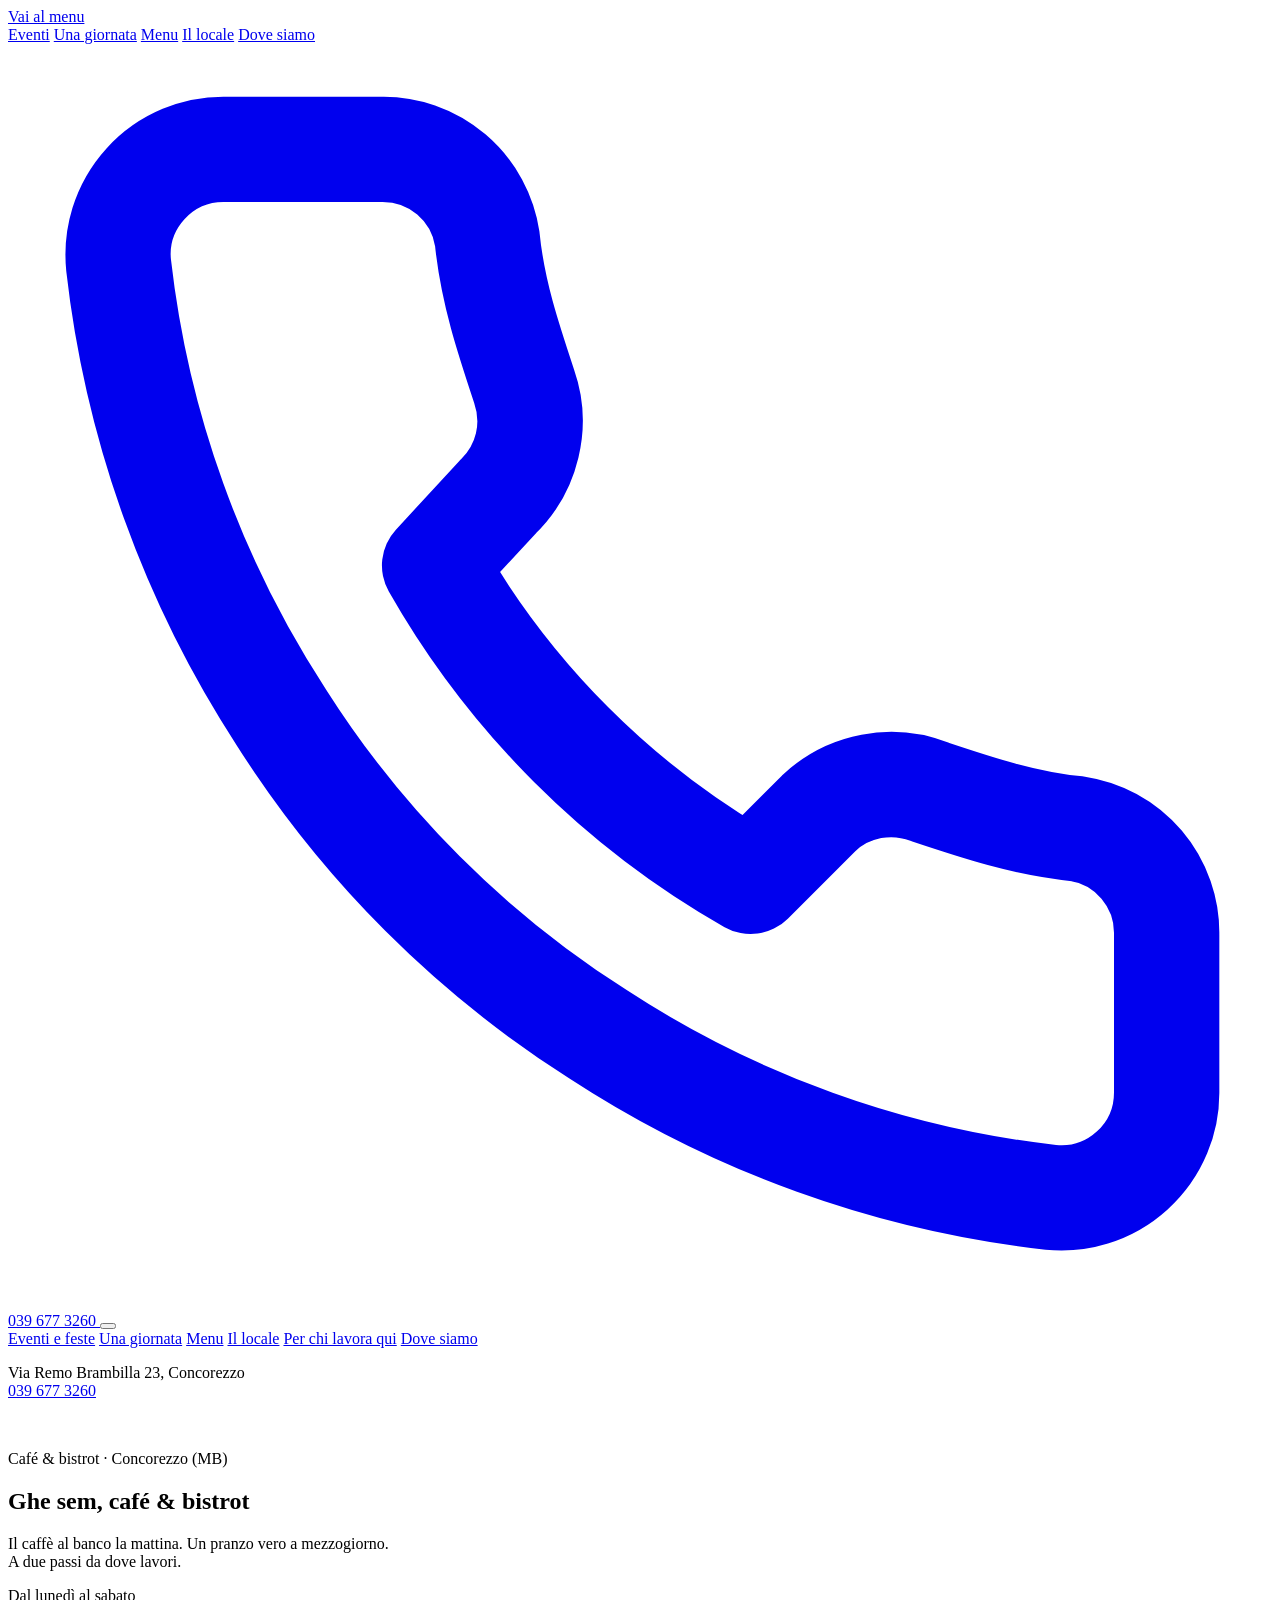
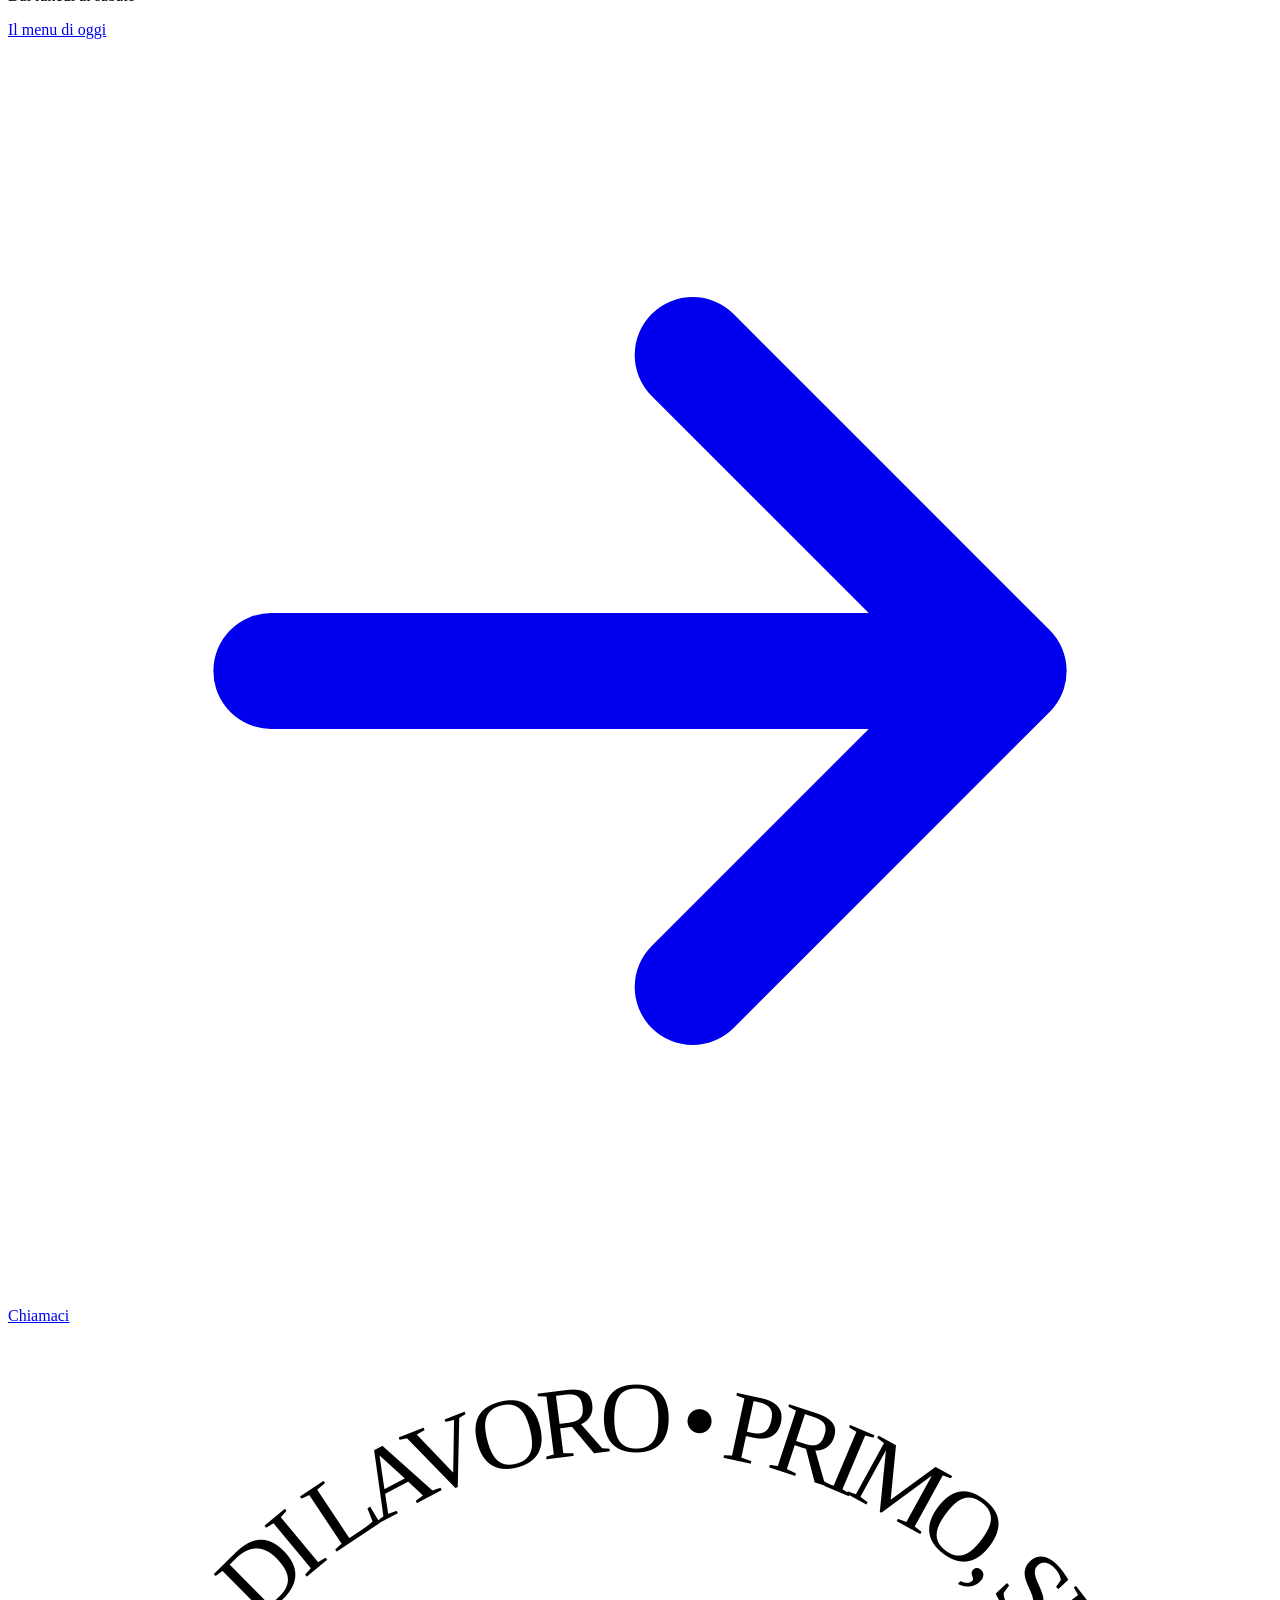
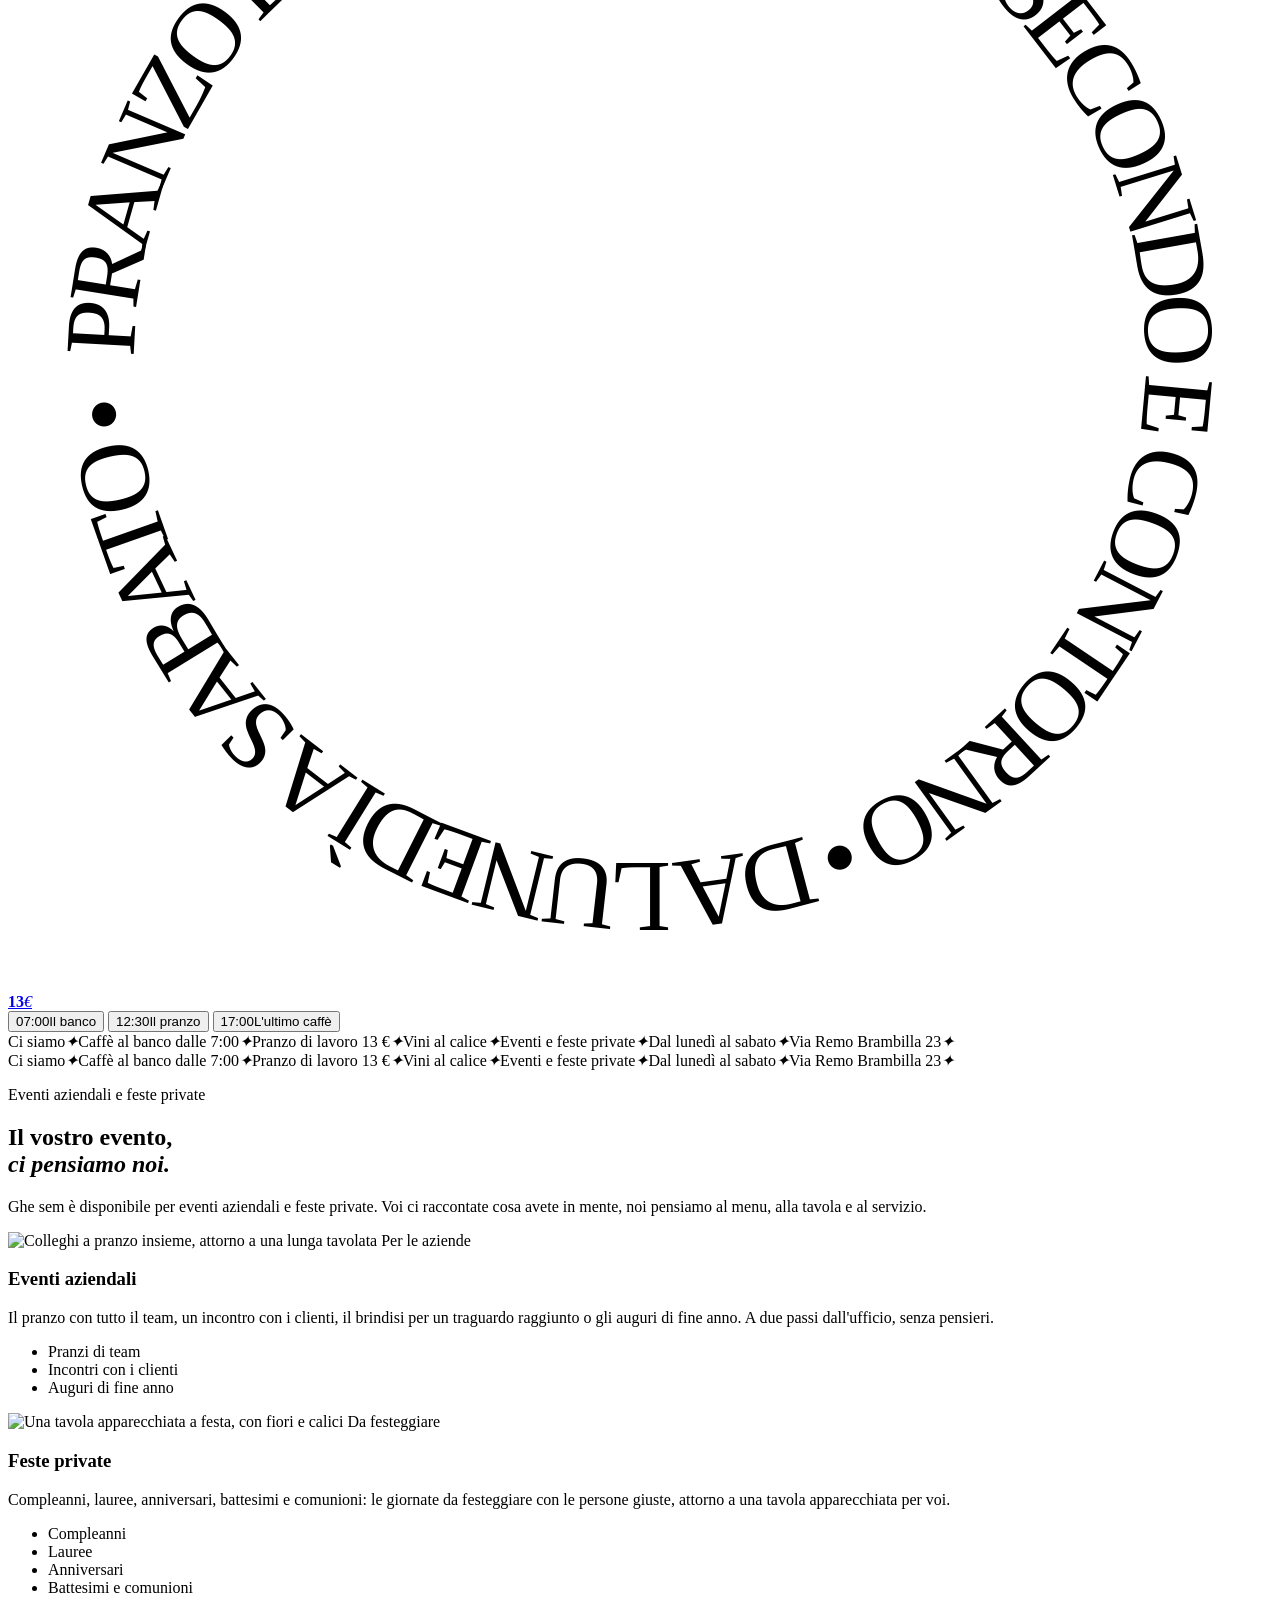
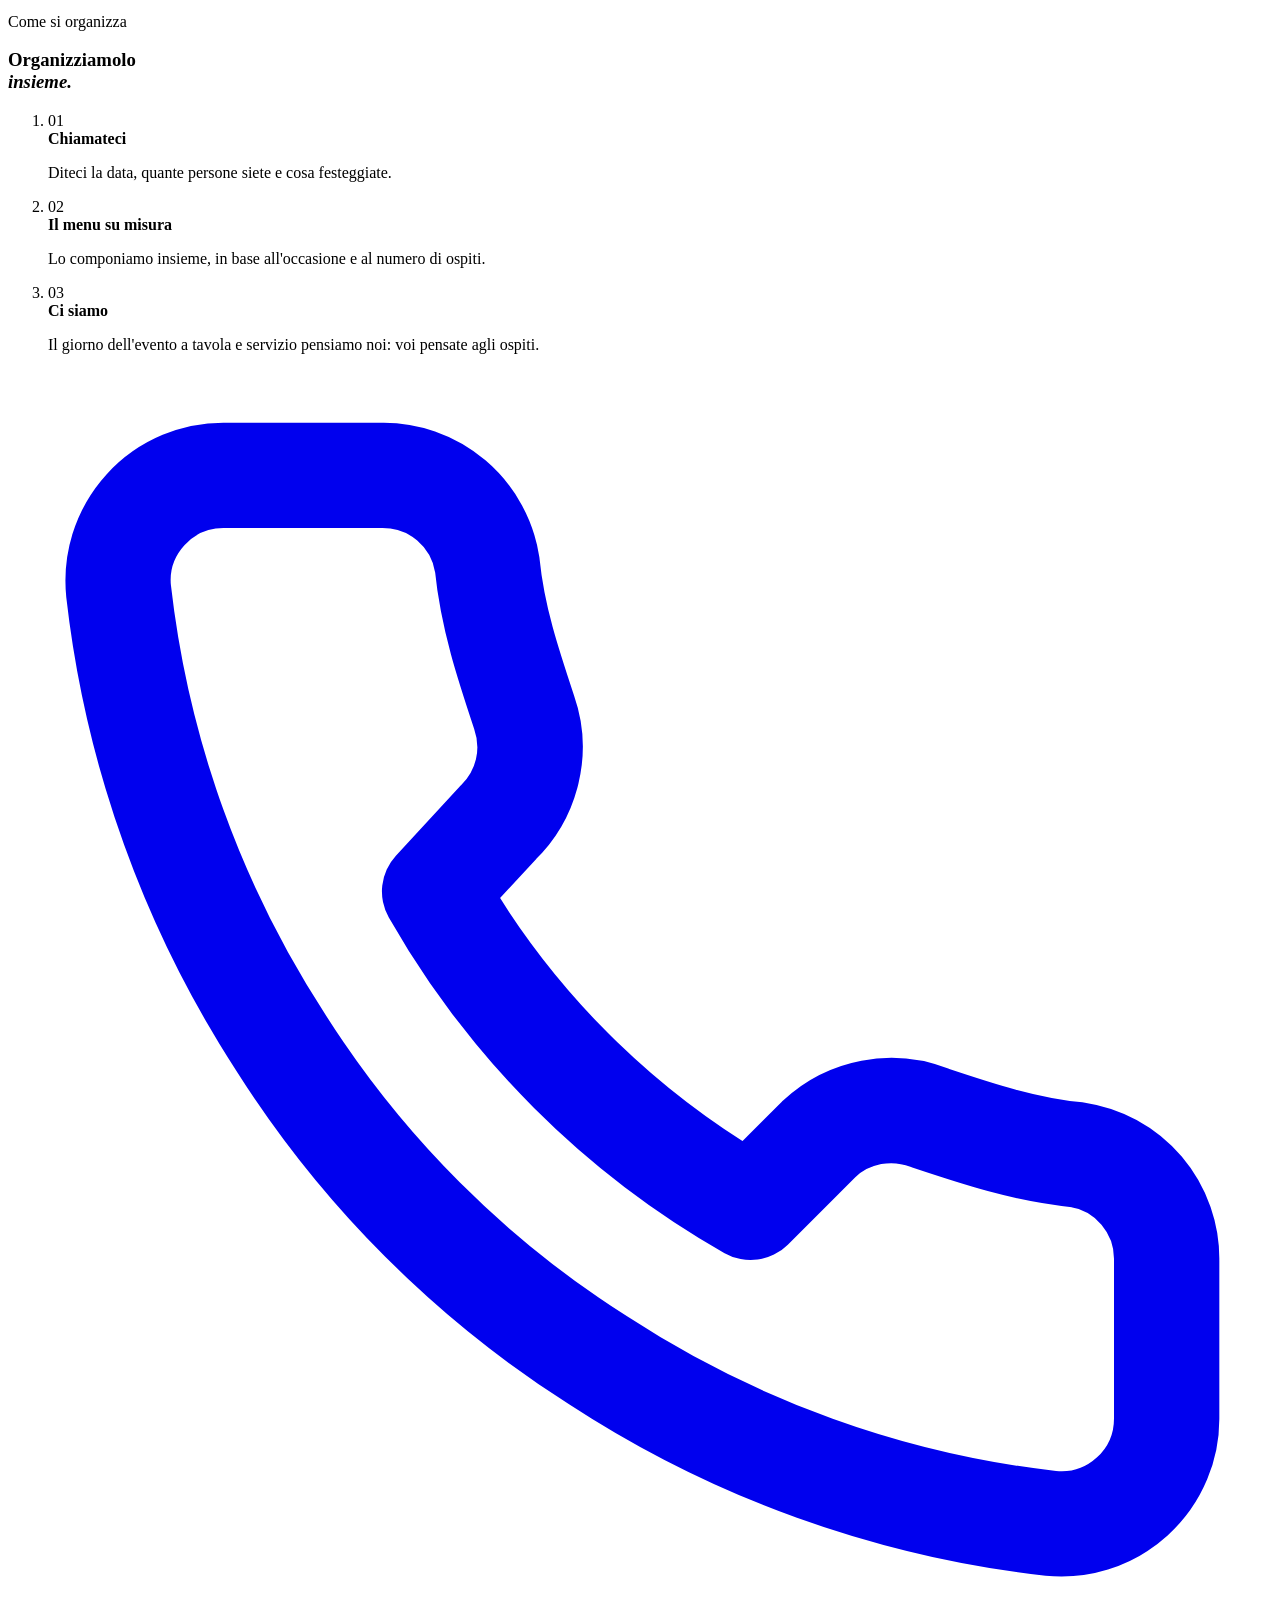
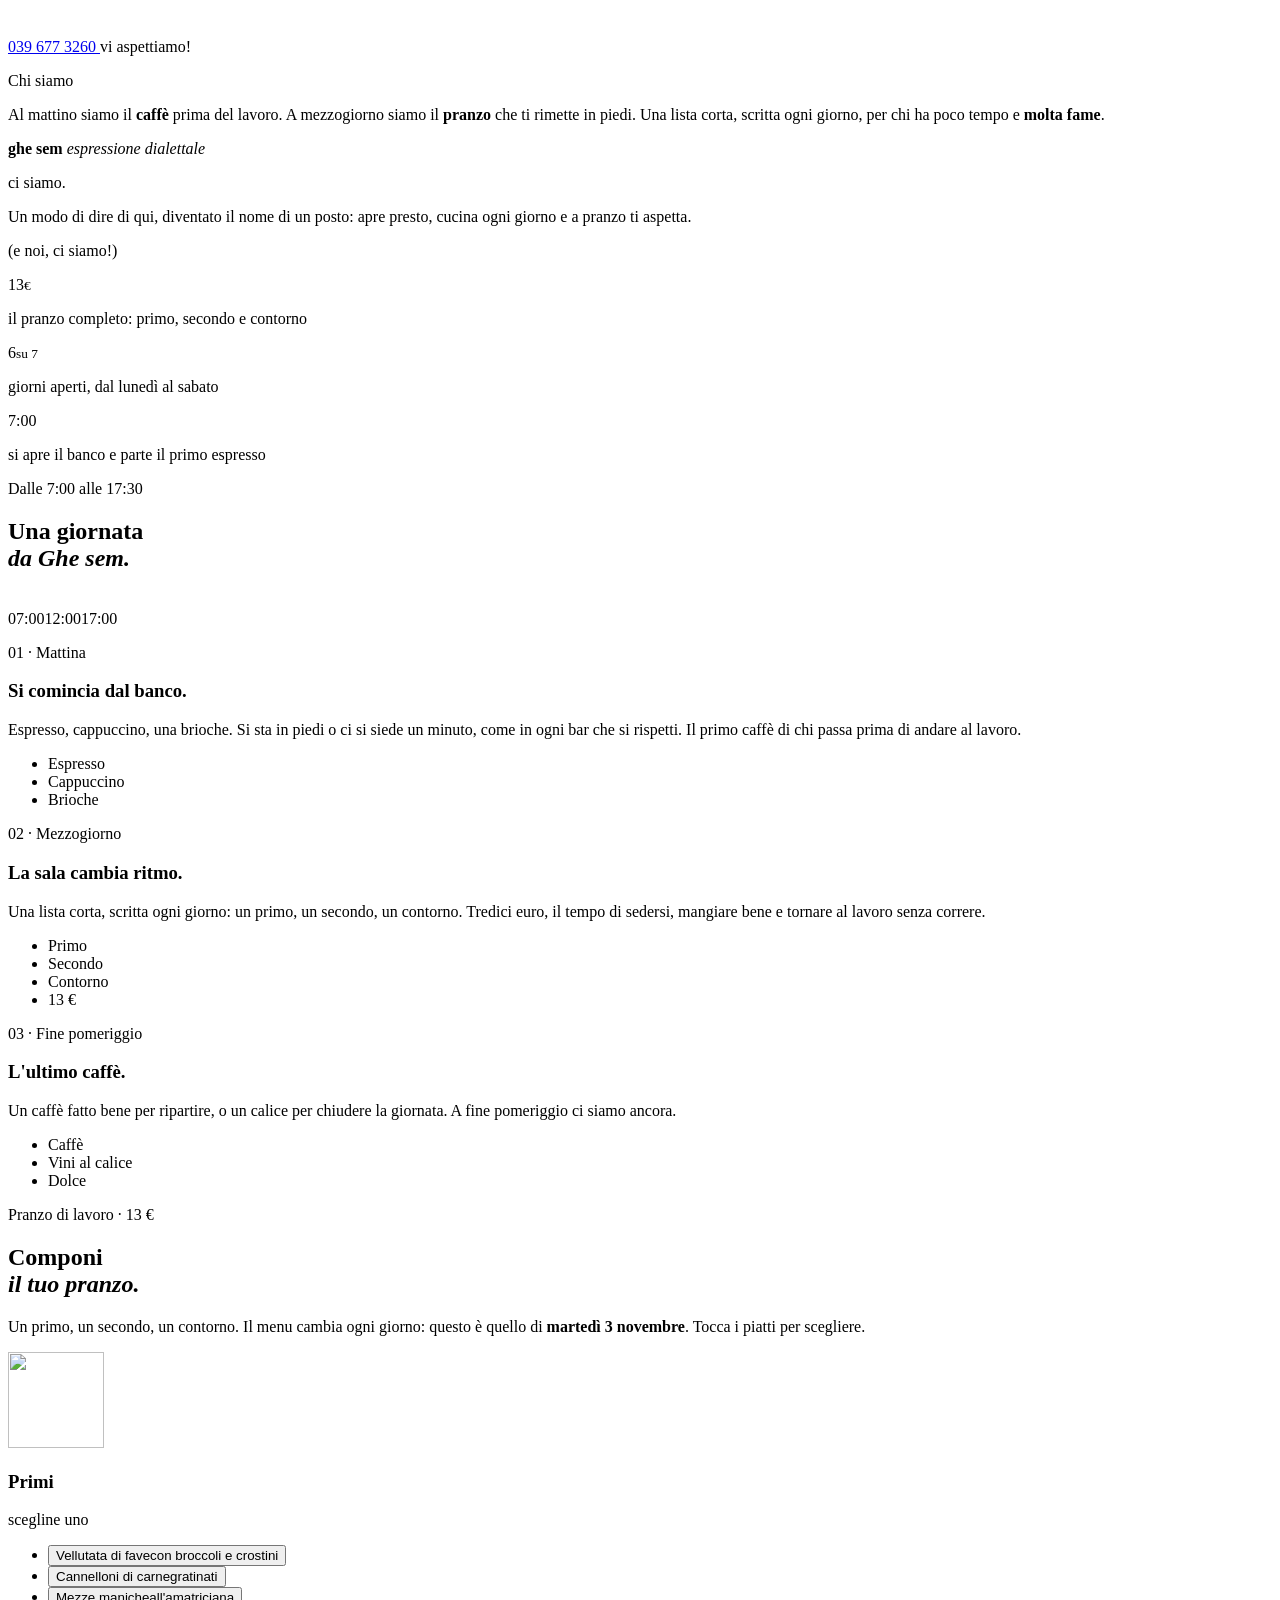
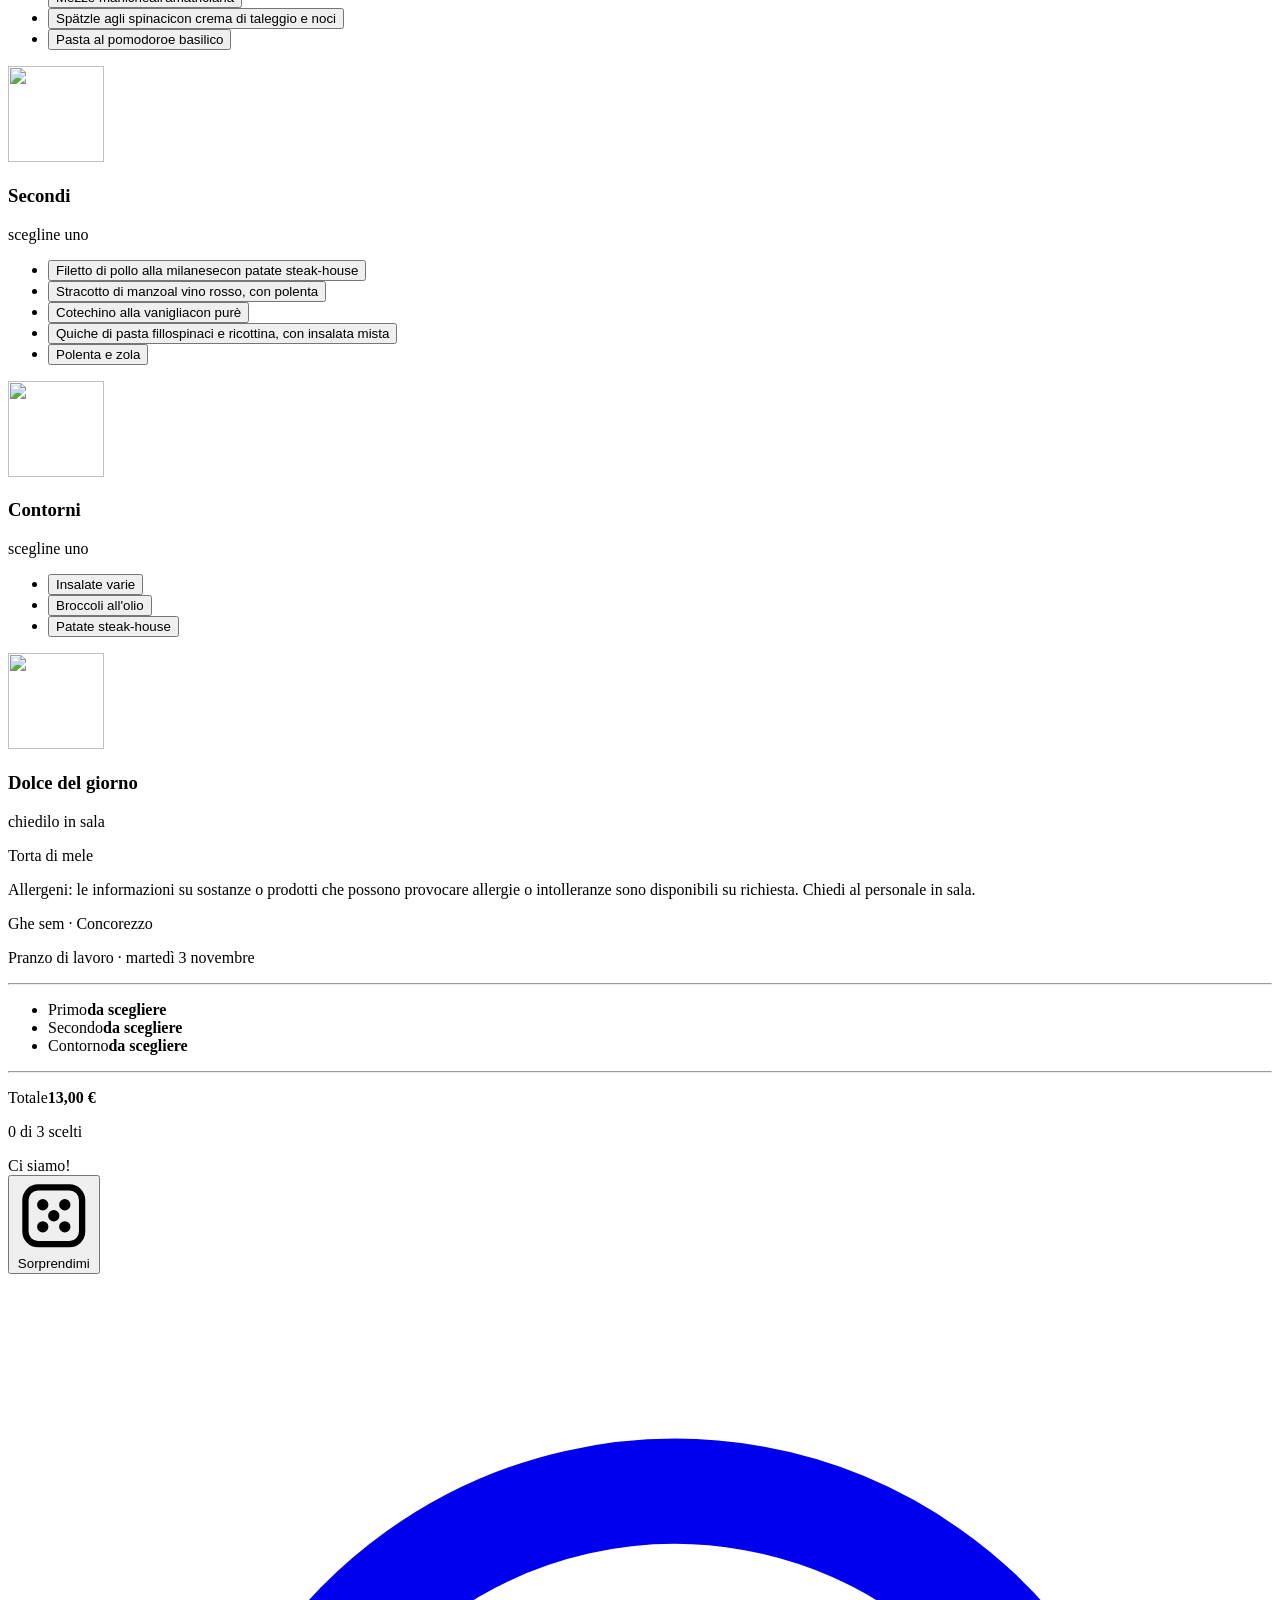
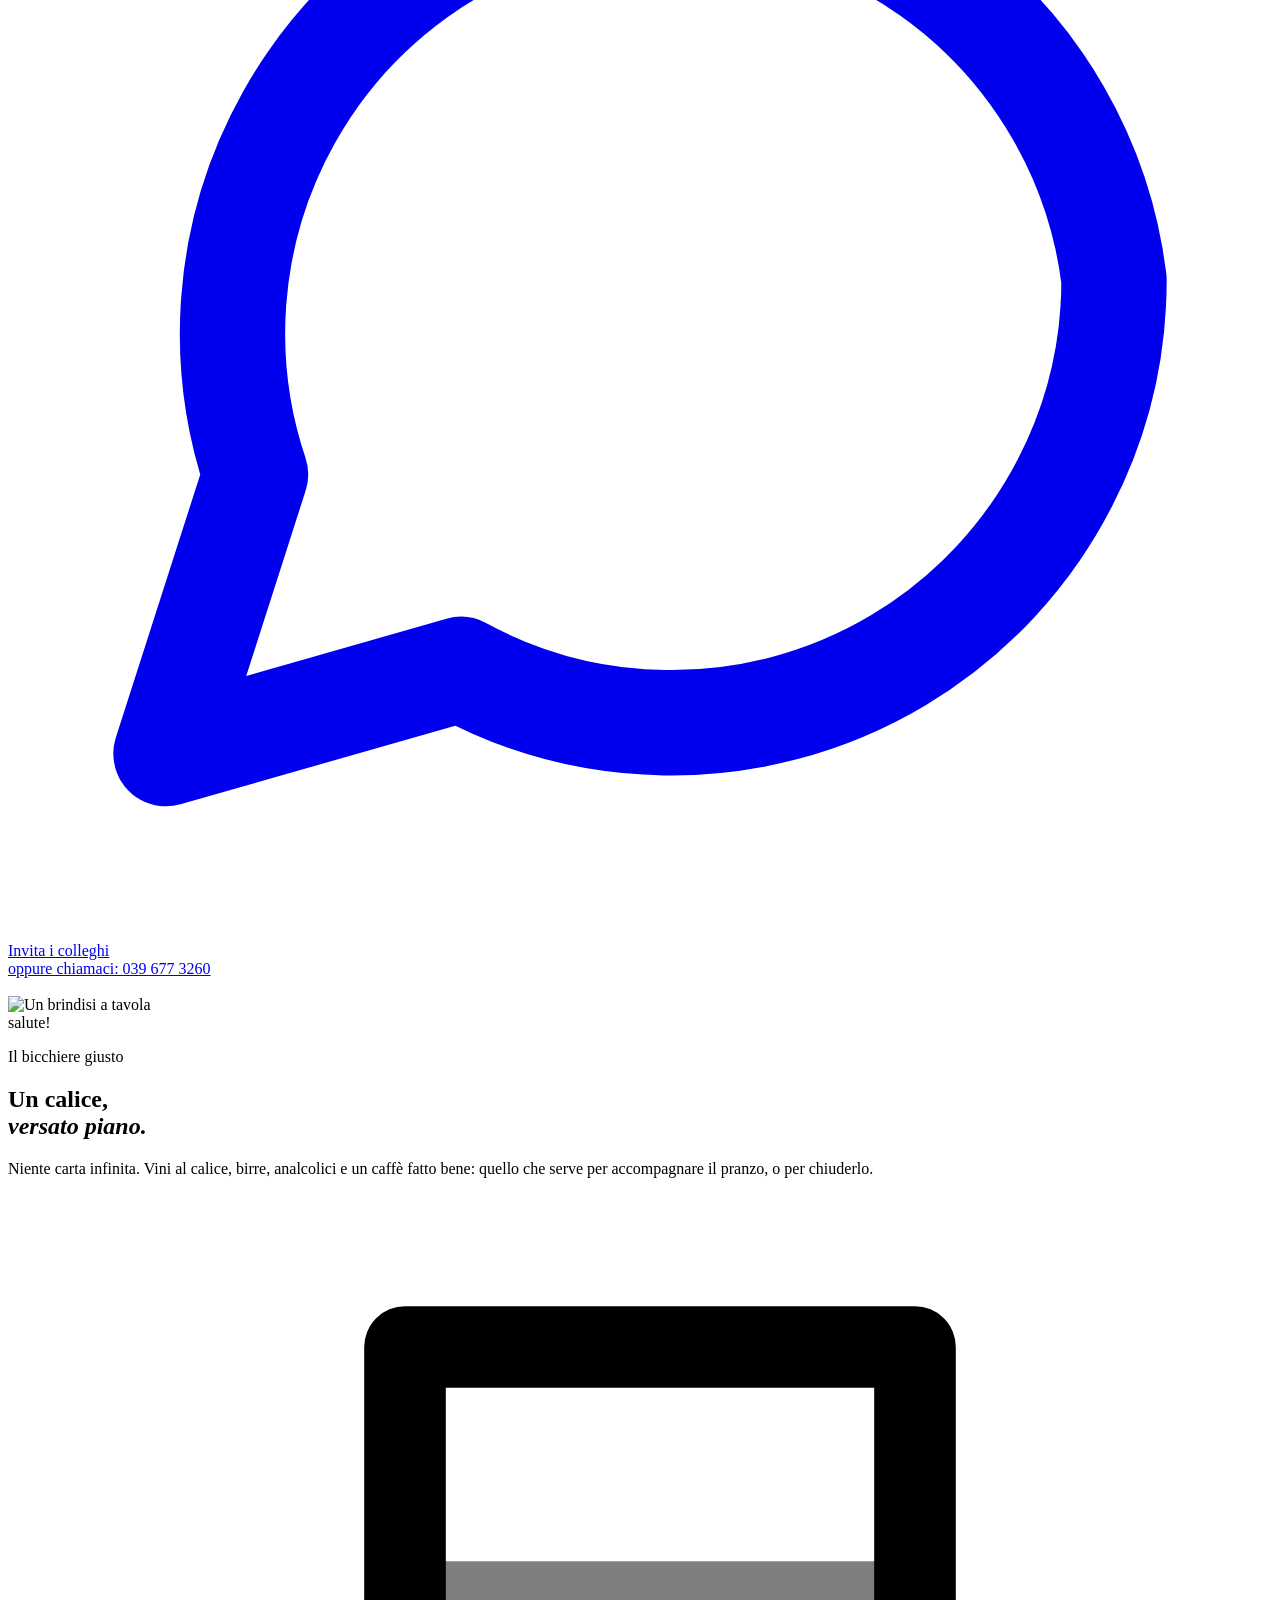
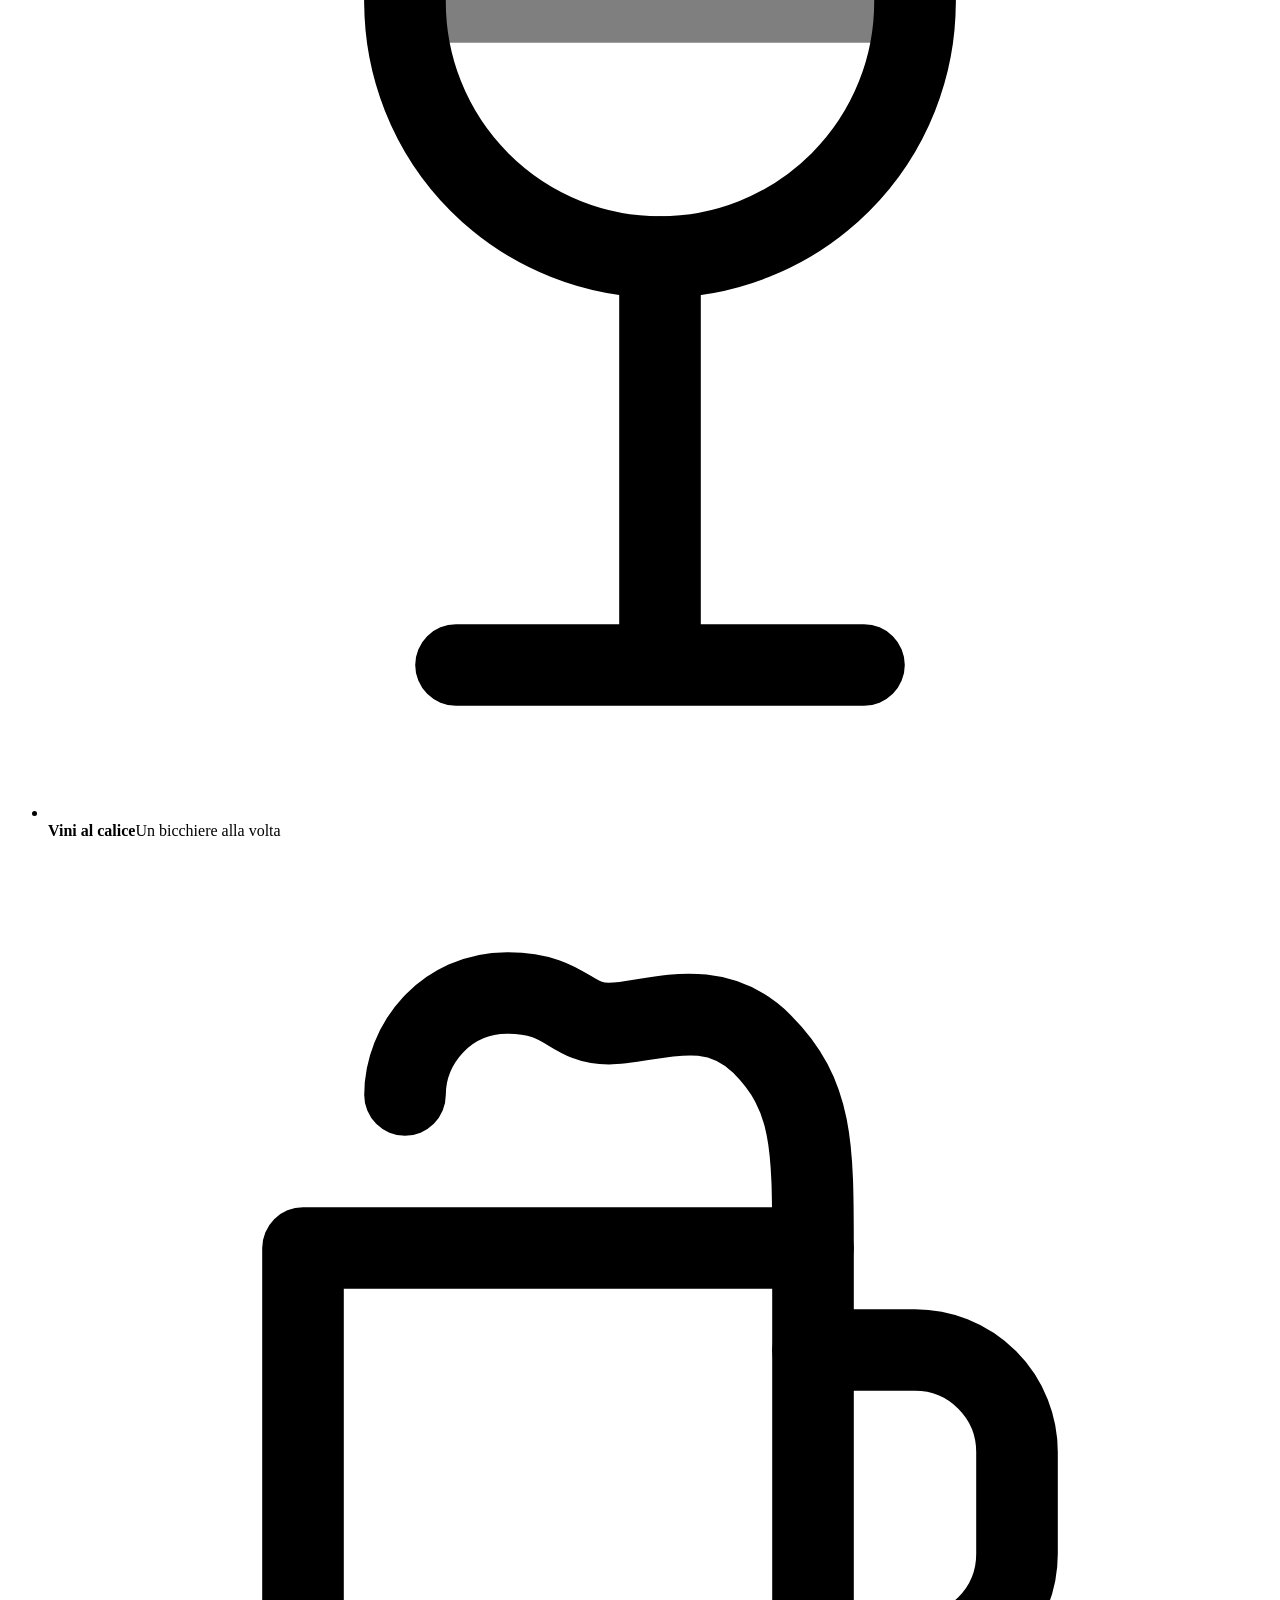
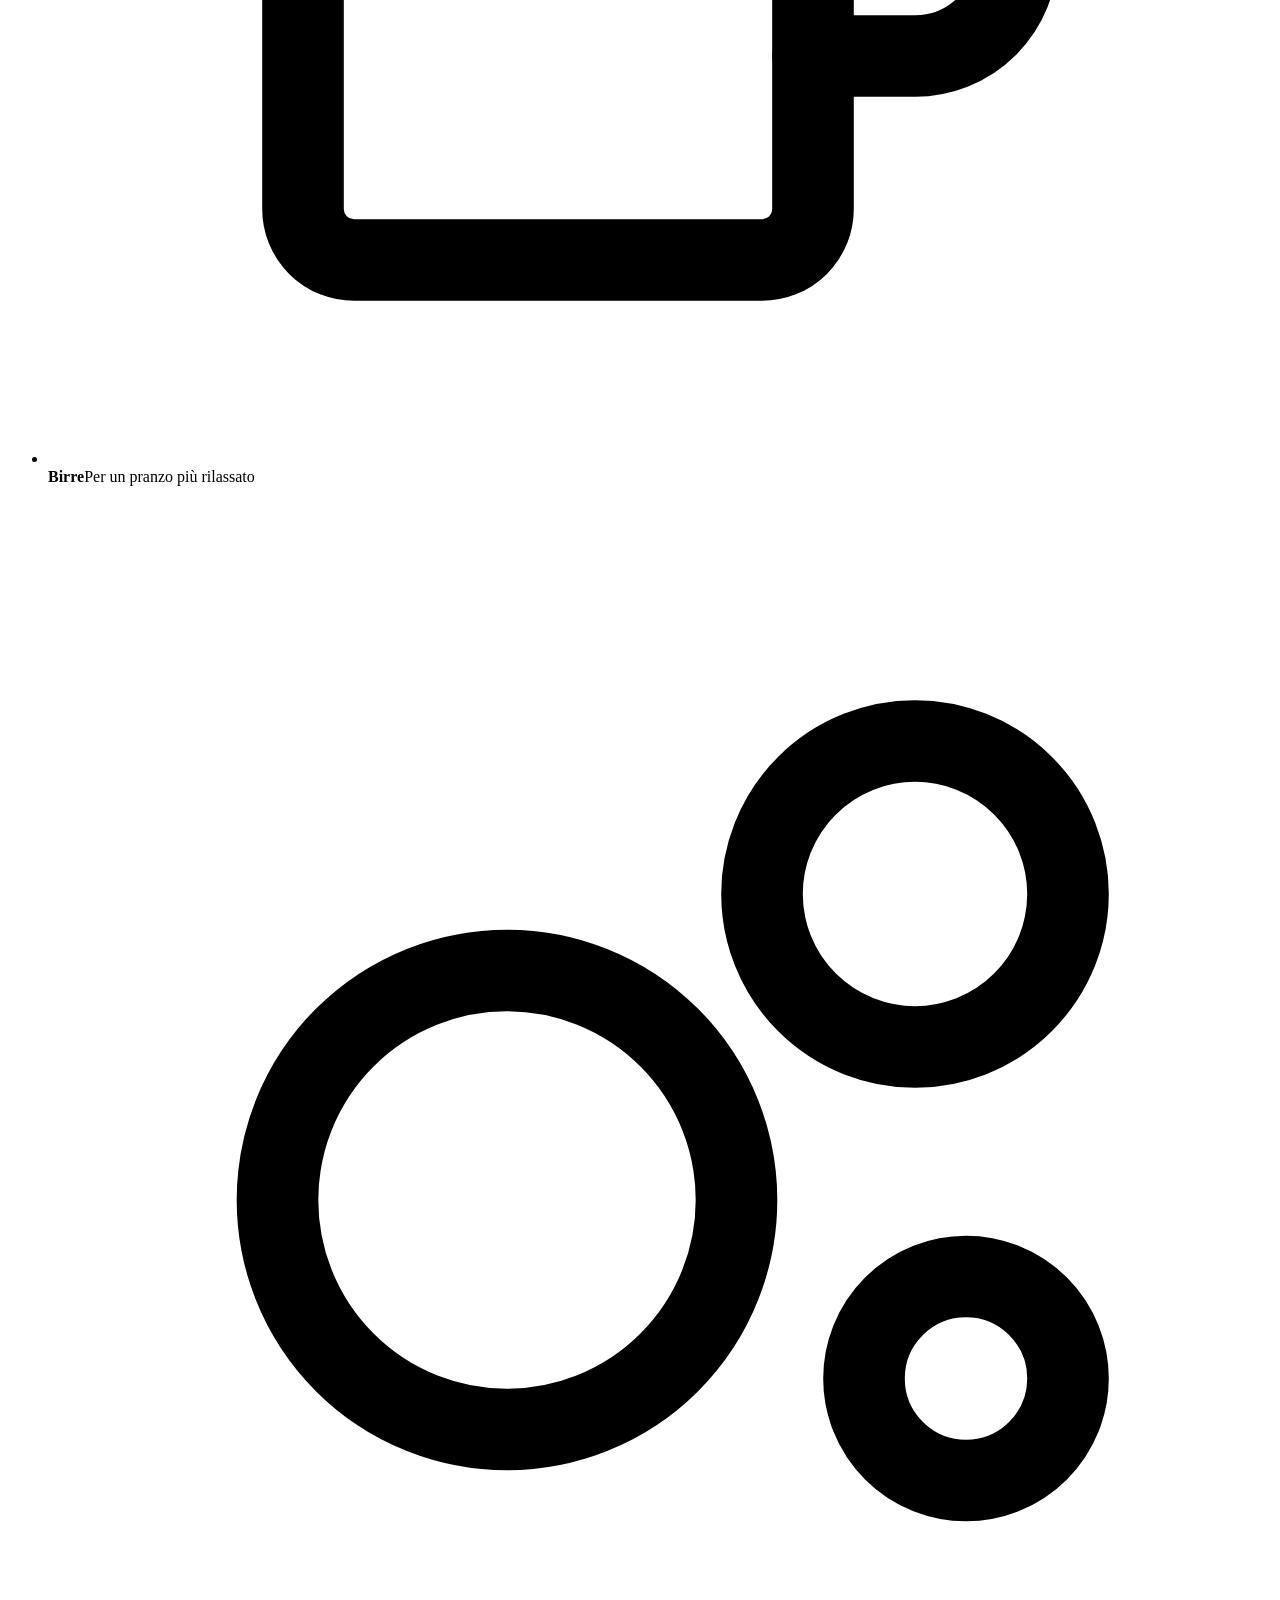
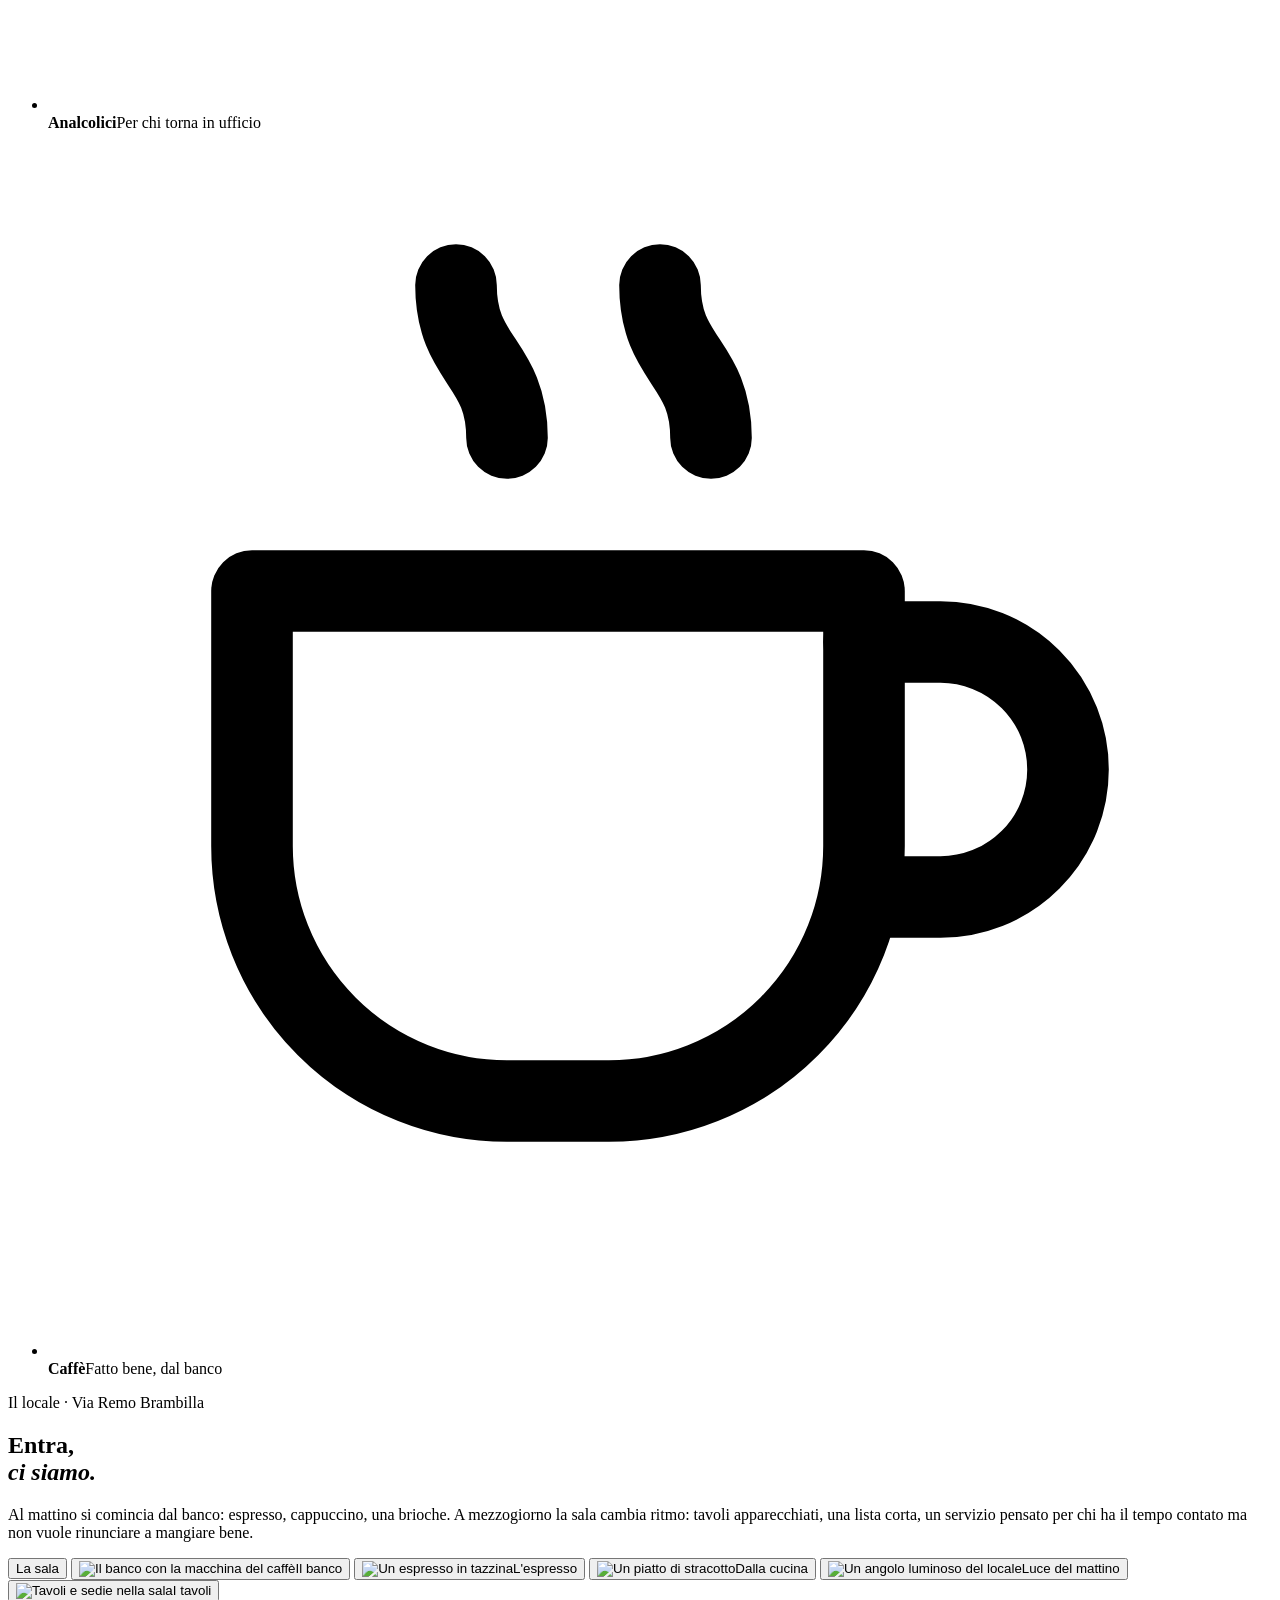
==== index.html @ 3855fc96 "Anteprima dei link sul dominio ghesemconcorezzo.it Co-Authored-By: Claude Opus 5.5 <noreply@anthropi" ====
<!doctype html>
<html lang="it">
<head>
<meta charset="utf-8">
<meta name="viewport" content="width=device-width, initial-scale=1, viewport-fit=cover">
<title>Ghe sem · Café &amp; bistrot a Concorezzo · Pranzo di lavoro</title>
<meta name="description" content="Ghe sem, café e bistrot in Via Remo Brambilla 23 a Concorezzo. Caffè al banco dalle 7:00, pranzo di lavoro a 13 € dal lunedì al sabato, eventi aziendali e feste private.">
<meta name="theme-color" content="#6E1F2B">

<meta property="og:type" content="restaurant">
<meta property="og:locale" content="it_IT">
<meta property="og:title" content="Ghe sem · Ci siamo, a pranzo.">
<meta property="og:description" content="Café e bistrot a Concorezzo. Caffè al banco dalle 7:00, pranzo di lavoro a 13 €. Eventi aziendali e feste private.">
<meta property="og:image" content="https://www.ghesemconcorezzo.it/img/foto/hero-pranzo-1200x630.jpg">
<meta name="twitter:card" content="summary_large_image">

<link rel="icon" href="favicon-32.png" sizes="32x32" type="image/png">
<link rel="icon" href="favicon.svg" type="image/svg+xml">
<link rel="apple-touch-icon" href="apple-touch-icon.png">
<link rel="preload" href="fonts/dmsans-latin.woff2" as="font" type="font/woff2" crossorigin>
<link rel="preload" href="fonts/fraunces-latin.woff2" as="font" type="font/woff2" crossorigin>
<script>document.documentElement.classList.add('js')</script>
<link rel="stylesheet" href="css/style.css">

<script type="application/ld+json">
{
  "@context": "https://schema.org",
  "@type": "Restaurant",
  "name": "Ghe sem",
  "description": "Café e bistrot a Concorezzo con pranzo di lavoro dal lunedì al sabato.",
  "servesCuisine": "Italiana",
  "priceRange": "€",
  "telephone": "+39 039 677 3260",
  "address": {
    "@type": "PostalAddress",
    "streetAddress": "Via Remo Brambilla 23",
    "postalCode": "20863",
    "addressLocality": "Concorezzo",
    "addressRegion": "MB",
    "addressCountry": "IT"
  },
  "openingHoursSpecification": [
    { "@type": "OpeningHoursSpecification", "dayOfWeek": ["Monday","Tuesday","Wednesday","Friday"], "opens": "07:00", "closes": "17:30" },
    { "@type": "OpeningHoursSpecification", "dayOfWeek": "Thursday", "opens": "07:00", "closes": "17:00" },
    { "@type": "OpeningHoursSpecification", "dayOfWeek": "Saturday", "opens": "11:00", "closes": "15:00" }
  ]
}
</script>
</head>

<body>
<div id="progress" aria-hidden="true"></div>
<a class="skip" href="#menu">Vai al menu</a>

<!-- ============================ NAV ============================ -->
<header class="nav" data-nav>
  <div class="wrap">
    <a class="logo" href="#top" aria-label="Ghe sem, café &amp; bistrot: torna in cima"></a>
    <nav class="nav-links" aria-label="Principale">
      <a href="#eventi">Eventi</a>
      <a href="#giornata">Una giornata</a>
      <a href="#menu">Menu</a>
      <a href="#locale">Il locale</a>
      <a href="#dove">Dove siamo</a>
    </nav>
    <a class="btn btn-ochre nav-cta" href="tel:+39396773260">
      <svg viewBox="0 0 24 24" fill="none" stroke="currentColor" stroke-width="2" stroke-linecap="round" stroke-linejoin="round"><path d="M22 16.9v3a2 2 0 0 1-2.2 2 19.8 19.8 0 0 1-8.6-3.1 19.5 19.5 0 0 1-6-6A19.8 19.8 0 0 1 2.1 4.2 2 2 0 0 1 4.1 2h3a2 2 0 0 1 2 1.7c.1 1 .4 1.9.7 2.8a2 2 0 0 1-.5 2.1L8.1 9.9a16 16 0 0 0 6 6l1.3-1.3a2 2 0 0 1 2.1-.4c.9.3 1.8.6 2.8.7a2 2 0 0 1 1.7 2Z"/></svg>
      039 677 3260
    </a>
    <button class="burger" type="button" aria-label="Apri il menu" aria-expanded="false" aria-controls="mnav"><span></span><span></span></button>
  </div>
</header>

<div class="mnav" id="mnav" aria-hidden="true">
  <nav aria-label="Mobile">
    <a href="#eventi">Eventi e feste</a>
    <a href="#giornata">Una giornata</a>
    <a href="#menu">Menu</a>
    <a href="#locale">Il locale</a>
    <a href="#lavoro">Per chi lavora qui</a>
    <a href="#dove">Dove siamo</a>
  </nav>
  <p class="mnav-foot">Via Remo Brambilla 23, Concorezzo<br><a href="tel:+39396773260">039 677 3260</a></p>
</div>

<main id="top">

<!-- ============================ HERO ============================ -->
<section class="hero" aria-label="Ghe sem, café e bistrot a Concorezzo">
  <div class="hero-bg" aria-hidden="true">
    <img class="slide is-active" src="img/foto/hero-banco-1800.webp" srcset="img/foto/hero-banco-480.webp 480w, img/foto/hero-banco-800.webp 800w, img/foto/hero-banco-1200.webp 1200w, img/foto/hero-banco-1800.webp 1800w" sizes="100vw" alt="" fetchpriority="high" style="object-position:50% 45%">
    <img class="slide" src="img/foto/hero-pranzo-1800.webp" srcset="img/foto/hero-pranzo-480.webp 480w, img/foto/hero-pranzo-800.webp 800w, img/foto/hero-pranzo-1200.webp 1200w, img/foto/hero-pranzo-1800.webp 1800w" sizes="100vw" alt="" decoding="async" style="object-position:50% 55%">
    <img class="slide" src="img/foto/hero-sera-1800.webp" srcset="img/foto/hero-sera-480.webp 480w, img/foto/hero-sera-800.webp 800w, img/foto/hero-sera-1200.webp 1200w, img/foto/hero-sera-1800.webp 1800w" sizes="100vw" alt="" decoding="async" style="object-position:50% 50%">
  </div>

  <div class="wrap hero-inner">
    <p class="kicker kicker-light" data-reveal><span class="k-text">Café &amp; bistrot<span class="k-city"><span class="k-sep"> · </span>Concorezzo (MB)</span></span></p>

    <div class="hero-title">
      <h1 class="hero-logo"><span class="sr-only">Ghe sem, café &amp; bistrot</span><span class="hero-mark" aria-hidden="true"></span></h1>
    </div>

    <p class="hero-lede" data-reveal style="--d:500ms">Il caffè al banco la mattina. Un pranzo vero a mezzogiorno.<br class="br-d"> A due passi da dove lavori.</p>

    <div class="hero-cta" data-reveal style="--d:650ms">
      <p class="status" data-status><span class="dot" aria-hidden="true"></span><span data-status-text>Dal lunedì al sabato</span></p>
      <a class="btn btn-ochre" href="#menu">Il menu di oggi
        <svg class="arr" viewBox="0 0 24 24" fill="none" stroke="currentColor" stroke-width="2.2" stroke-linecap="round" stroke-linejoin="round"><path d="M5 12h14M13 6l6 6-6 6"/></svg>
      </a>
      <a class="btn btn-ghost" href="tel:+39396773260">Chiamaci</a>
    </div>
  </div>

  <a class="badge" data-live href="#menu" aria-label="Pranzo di lavoro a 13 euro: primo, secondo e contorno">
    <svg class="badge-ring" viewBox="0 0 200 200" aria-hidden="true">
      <defs><path id="circ" d="M100,100 m-80,0 a80,80 0 1,1 160,0 a80,80 0 1,1 -160,0"/></defs>
      <text><textPath href="#circ" textLength="496" lengthAdjust="spacing">PRANZO DI LAVORO • PRIMO, SECONDO E CONTORNO • DA LUNEDÌ A SABATO •</textPath></text>
    </svg>
    <span class="badge-core"><b>13</b><i>€</i></span>
  </a>

  <div class="stories" data-live role="group" aria-label="Momenti della giornata">
    <button class="story is-active" type="button" aria-current="true"><span class="bar"></span><span class="t">07:00</span><span class="l">Il banco</span></button>
    <button class="story" type="button"><span class="bar"></span><span class="t">12:30</span><span class="l">Il pranzo</span></button>
    <button class="story" type="button"><span class="bar"></span><span class="t">17:00</span><span class="l">L'ultimo caffè</span></button>
  </div>
</section>

<!-- ============================ MARQUEE ============================ -->
<div class="marquee" data-live aria-hidden="true">
  <div class="marquee-track">
    <div class="marquee-set">
      <span>Ci siamo</span><i>✦</i><span>Caffè al banco dalle 7:00</span><i>✦</i><span>Pranzo di lavoro 13 €</span><i>✦</i><span>Vini al calice</span><i>✦</i><span>Eventi e feste private</span><i>✦</i><span>Dal lunedì al sabato</span><i>✦</i><span>Via Remo Brambilla 23</span><i>✦</i>
    </div>
    <div class="marquee-set">
      <span>Ci siamo</span><i>✦</i><span>Caffè al banco dalle 7:00</span><i>✦</i><span>Pranzo di lavoro 13 €</span><i>✦</i><span>Vini al calice</span><i>✦</i><span>Eventi e feste private</span><i>✦</i><span>Dal lunedì al sabato</span><i>✦</i><span>Via Remo Brambilla 23</span><i>✦</i>
    </div>
  </div>
</div>

<!-- ============================ EVENTI ============================ -->
<section class="events" id="eventi">
  <div class="wrap">
    <header class="sec-head sec-split">
      <div>
        <p class="kicker kicker-ochre" data-reveal>Eventi aziendali e feste private</p>
        <h2 data-reveal style="--d:80ms">Il vostro evento,<br><em>ci pensiamo noi.</em></h2>
      </div>
      <p class="sec-sub" data-reveal style="--d:160ms">Ghe sem è disponibile per eventi aziendali e feste private. Voi ci raccontate cosa avete in mente, noi pensiamo al menu, alla tavola e al servizio.</p>
    </header>

    <div class="ev-grid">
      <article class="ev-card" data-reveal>
        <div class="ev-media">
          <img src="img/foto/eventi-aziendali-900.webp" srcset="img/foto/eventi-aziendali-480.webp 480w, img/foto/eventi-aziendali-800.webp 800w, img/foto/eventi-aziendali-1200.webp 1200w" sizes="(min-width:1080px) 30vw, (min-width:700px) 46vw, 90vw" alt="Colleghi a pranzo insieme, attorno a una lunga tavolata" loading="lazy">
          <span class="ev-tag">Per le aziende</span>
        </div>
        <div class="ev-body">
          <h3>Eventi aziendali</h3>
          <p>Il pranzo con tutto il team, un incontro con i clienti, il brindisi per un traguardo raggiunto o gli auguri di fine anno. A due passi dall'ufficio, senza pensieri.</p>
          <ul class="chips"><li>Pranzi di team</li><li>Incontri con i clienti</li><li>Auguri di fine anno</li></ul>
        </div>
      </article>

      <article class="ev-card" data-reveal style="--d:120ms">
        <div class="ev-media">
          <img src="img/foto/eventi-feste-900.webp" srcset="img/foto/eventi-feste-480.webp 480w, img/foto/eventi-feste-800.webp 800w, img/foto/eventi-feste-1200.webp 1200w" sizes="(min-width:1080px) 30vw, (min-width:700px) 46vw, 90vw" alt="Una tavola apparecchiata a festa, con fiori e calici" loading="lazy">
          <span class="ev-tag">Da festeggiare</span>
        </div>
        <div class="ev-body">
          <h3>Feste private</h3>
          <p>Compleanni, lauree, anniversari, battesimi e comunioni: le giornate da festeggiare con le persone giuste, attorno a una tavola apparecchiata per voi.</p>
          <ul class="chips"><li>Compleanni</li><li>Lauree</li><li>Anniversari</li><li>Battesimi e comunioni</li></ul>
        </div>
      </article>

      <aside class="ev-invite" data-reveal="zoom" style="--d:240ms" aria-labelledby="inv-title">
        <div class="invite">
          <div class="inv-head">
            <p class="inv-kicker">Come si organizza</p>
            <h3 id="inv-title">Organizziamolo<br><em>insieme.</em></h3>
          </div>
          <ol class="inv-steps">
            <li><span class="inv-n" aria-hidden="true">01</span><div><b>Chiamateci</b><p>Diteci la data, quante persone siete e cosa festeggiate.</p></div></li>
            <li><span class="inv-n" aria-hidden="true">02</span><div><b>Il menu su misura</b><p>Lo componiamo insieme, in base all'occasione e al numero di ospiti.</p></div></li>
            <li><span class="inv-n" aria-hidden="true">03</span><div><b>Ci siamo</b><p>Il giorno dell'evento a tavola e servizio pensiamo noi: voi pensate agli ospiti.</p></div></li>
          </ol>
          <div class="inv-foot">
            <a class="btn btn-wine" href="tel:+39396773260">
              <svg viewBox="0 0 24 24" fill="none" stroke="currentColor" stroke-width="2" stroke-linecap="round" stroke-linejoin="round"><path d="M22 16.9v3a2 2 0 0 1-2.2 2 19.8 19.8 0 0 1-8.6-3.1 19.5 19.5 0 0 1-6-6A19.8 19.8 0 0 1 2.1 4.2 2 2 0 0 1 4.1 2h3a2 2 0 0 1 2 1.7c.1 1 .4 1.9.7 2.8a2 2 0 0 1-.5 2.1L8.1 9.9a16 16 0 0 0 6 6l1.3-1.3a2 2 0 0 1 2.1-.4c.9.3 1.8.6 2.8.7a2 2 0 0 1 1.7 2Z"/></svg>
              039 677 3260
            </a>
            <span class="inv-hand" aria-hidden="true">vi aspettiamo!</span>
          </div>
        </div>
      </aside>
    </div>
  </div>
</section>

<!-- ============================ MANIFESTO ============================ -->
<section class="manifesto stack" id="manifesto">
  <div class="wrap manifesto-grid">
    <div>
      <p class="kicker" data-reveal>Chi siamo</p>
      <p class="manifesto-text" id="manifestoText">Al mattino siamo il <b>caffè</b> prima del lavoro. A mezzogiorno siamo il <b>pranzo</b> che ti rimette in piedi. Una lista corta, scritta ogni giorno, per chi ha poco tempo e <b>molta fame</b>.</p>
    </div>

    <aside class="dict" data-reveal="zoom" aria-label="Il significato del nome">
      <p class="dict-head"><b>ghe sem</b> <i>espressione dialettale</i></p>
      <p class="dict-def">ci siamo.</p>
      <p class="dict-note">Un modo di dire di qui, diventato il nome di un posto: apre presto, cucina ogni giorno e a pranzo ti aspetta.</p>
      <span class="dict-hand" aria-hidden="true">(e noi, ci siamo!)</span>
    </aside>
  </div>

  <div class="wrap facts">
    <div class="fact" data-reveal>
      <p class="fact-n"><span data-count="13">13</span><small>€</small></p>
      <p class="fact-l">il pranzo completo: primo, secondo e contorno</p>
    </div>
    <div class="fact" data-reveal style="--d:120ms">
      <p class="fact-n"><span data-count="6">6</span><small>su 7</small></p>
      <p class="fact-l">giorni aperti, dal lunedì al sabato</p>
    </div>
    <div class="fact" data-reveal style="--d:240ms">
      <p class="fact-n">7:00</p>
      <p class="fact-l">si apre il banco e parte il primo espresso</p>
    </div>
  </div>
</section>

<!-- ============================ UNA GIORNATA ============================ -->
<section class="day stack" id="giornata">
  <div class="wrap">
    <header class="sec-head sec-head-light">
      <p class="kicker kicker-ochre" data-reveal>Dalle 7:00 alle 17:30</p>
      <h2 data-reveal style="--d:80ms">Una giornata<br><em>da Ghe sem.</em></h2>
    </header>

    <div class="day-grid">
      <div class="day-media" aria-hidden="true">
        <img class="day-img is-active" data-i="0" src="img/foto/giornata-mattina-1400.webp" srcset="img/foto/giornata-mattina-480.webp 480w, img/foto/giornata-mattina-800.webp 800w, img/foto/giornata-mattina-1200.webp 1200w, img/foto/giornata-mattina-1800.webp 1800w" sizes="(min-width:900px) 52vw, 100vw" alt="" loading="lazy" style="object-position:50% 40%">
        <img class="day-img" data-i="1" src="img/foto/giornata-mezzogiorno-1400.webp" srcset="img/foto/giornata-mezzogiorno-480.webp 480w, img/foto/giornata-mezzogiorno-800.webp 800w, img/foto/giornata-mezzogiorno-1200.webp 1200w, img/foto/giornata-mezzogiorno-1800.webp 1800w" sizes="(min-width:900px) 52vw, 100vw" alt="" loading="lazy">
        <img class="day-img" data-i="2" src="img/foto/giornata-pomeriggio-1400.webp" srcset="img/foto/giornata-pomeriggio-480.webp 480w, img/foto/giornata-pomeriggio-800.webp 800w, img/foto/giornata-pomeriggio-1200.webp 1200w, img/foto/giornata-pomeriggio-1800.webp 1800w" sizes="(min-width:900px) 52vw, 100vw" alt="" loading="lazy">
        <div class="day-shade"></div>
        <div class="clock"><span class="is-active" data-i="0">07:00</span><span data-i="1">12:00</span><span data-i="2">17:00</span></div>
      </div>

      <div class="day-steps">
        <article class="day-step is-active" data-i="0">
          <p class="step-n">01 · Mattina</p>
          <h3>Si comincia dal banco.</h3>
          <p>Espresso, cappuccino, una brioche. Si sta in piedi o ci si siede un minuto, come in ogni bar che si rispetti. Il primo caffè di chi passa prima di andare al lavoro.</p>
          <ul class="chips"><li>Espresso</li><li>Cappuccino</li><li>Brioche</li></ul>
        </article>
        <article class="day-step" data-i="1">
          <p class="step-n">02 · Mezzogiorno</p>
          <h3>La sala cambia ritmo.</h3>
          <p>Una lista corta, scritta ogni giorno: un primo, un secondo, un contorno. Tredici euro, il tempo di sedersi, mangiare bene e tornare al lavoro senza correre.</p>
          <ul class="chips"><li>Primo</li><li>Secondo</li><li>Contorno</li><li>13 €</li></ul>
        </article>
        <article class="day-step" data-i="2">
          <p class="step-n">03 · Fine pomeriggio</p>
          <h3>L'ultimo caffè.</h3>
          <p>Un caffè fatto bene per ripartire, o un calice per chiudere la giornata. A fine pomeriggio ci siamo ancora.</p>
          <ul class="chips"><li>Caffè</li><li>Vini al calice</li><li>Dolce</li></ul>
        </article>
      </div>
    </div>
  </div>
</section>

<!-- ============================ MENU ============================ -->
<section class="menu stack" id="menu">
  <div class="wrap">
    <header class="sec-head">
      <p class="kicker" data-reveal>Pranzo di lavoro · 13 €</p>
      <h2 data-reveal style="--d:80ms">Componi<br><em>il tuo pranzo.</em></h2>
      <p class="sec-sub" data-reveal style="--d:160ms">Un primo, un secondo, un contorno. Il menu cambia ogni giorno<span data-menu-when>: questo è quello di <b data-menu-date>martedì 3 novembre</b></span>. Tocca i piatti per scegliere.</p>
    </header>

    <div class="menu-grid">
      <div class="menu-lists">

        <section class="cat" data-cat="primi" aria-labelledby="h-primi">
          <header class="cat-head" data-reveal>
            <img src="img/foto/menu-primi-240x240.webp" alt="" loading="lazy" width="96" height="96">
            <div><h3 id="h-primi">Primi</h3><p>scegline uno</p></div>
          </header>
          <ul class="dishes">
            <li><button class="dish" type="button" data-cat="primi" aria-pressed="false"><span class="dish-check" aria-hidden="true"></span><span class="dish-text"><span class="dish-name">Vellutata di fave</span><span class="dish-desc">con broccoli e crostini</span></span></button></li>
            <li><button class="dish" type="button" data-cat="primi" aria-pressed="false"><span class="dish-check" aria-hidden="true"></span><span class="dish-text"><span class="dish-name">Cannelloni di carne</span><span class="dish-desc">gratinati</span></span></button></li>
            <li><button class="dish" type="button" data-cat="primi" aria-pressed="false"><span class="dish-check" aria-hidden="true"></span><span class="dish-text"><span class="dish-name">Mezze maniche</span><span class="dish-desc">all'amatriciana</span></span></button></li>
            <li><button class="dish" type="button" data-cat="primi" aria-pressed="false"><span class="dish-check" aria-hidden="true"></span><span class="dish-text"><span class="dish-name">Spätzle agli spinaci</span><span class="dish-desc">con crema di taleggio e noci</span></span></button></li>
            <li><button class="dish" type="button" data-cat="primi" aria-pressed="false"><span class="dish-check" aria-hidden="true"></span><span class="dish-text"><span class="dish-name">Pasta al pomodoro</span><span class="dish-desc">e basilico</span></span></button></li>
          </ul>
        </section>

        <section class="cat" data-cat="secondi" aria-labelledby="h-secondi">
          <header class="cat-head" data-reveal>
            <img src="img/foto/menu-secondi-240x240.webp" alt="" loading="lazy" width="96" height="96">
            <div><h3 id="h-secondi">Secondi</h3><p>scegline uno</p></div>
          </header>
          <ul class="dishes">
            <li><button class="dish" type="button" data-cat="secondi" aria-pressed="false"><span class="dish-check" aria-hidden="true"></span><span class="dish-text"><span class="dish-name">Filetto di pollo alla milanese</span><span class="dish-desc">con patate steak-house</span></span></button></li>
            <li><button class="dish" type="button" data-cat="secondi" aria-pressed="false"><span class="dish-check" aria-hidden="true"></span><span class="dish-text"><span class="dish-name">Stracotto di manzo</span><span class="dish-desc">al vino rosso, con polenta</span></span></button></li>
            <li><button class="dish" type="button" data-cat="secondi" aria-pressed="false"><span class="dish-check" aria-hidden="true"></span><span class="dish-text"><span class="dish-name">Cotechino alla vaniglia</span><span class="dish-desc">con purè</span></span></button></li>
            <li><button class="dish" type="button" data-cat="secondi" aria-pressed="false"><span class="dish-check" aria-hidden="true"></span><span class="dish-text"><span class="dish-name">Quiche di pasta fillo</span><span class="dish-desc">spinaci e ricottina, con insalata mista</span></span></button></li>
            <li><button class="dish" type="button" data-cat="secondi" aria-pressed="false"><span class="dish-check" aria-hidden="true"></span><span class="dish-text"><span class="dish-name">Polenta e zola</span><span class="dish-desc"></span></span></button></li>
          </ul>
        </section>

        <section class="cat" data-cat="contorni" aria-labelledby="h-contorni">
          <header class="cat-head" data-reveal>
            <img src="img/foto/menu-contorni-240x240.webp" alt="" loading="lazy" width="96" height="96">
            <div><h3 id="h-contorni">Contorni</h3><p>scegline uno</p></div>
          </header>
          <ul class="dishes">
            <li><button class="dish" type="button" data-cat="contorni" aria-pressed="false"><span class="dish-check" aria-hidden="true"></span><span class="dish-text"><span class="dish-name">Insalate varie</span><span class="dish-desc"></span></span></button></li>
            <li><button class="dish" type="button" data-cat="contorni" aria-pressed="false"><span class="dish-check" aria-hidden="true"></span><span class="dish-text"><span class="dish-name">Broccoli all'olio</span><span class="dish-desc"></span></span></button></li>
            <li><button class="dish" type="button" data-cat="contorni" aria-pressed="false"><span class="dish-check" aria-hidden="true"></span><span class="dish-text"><span class="dish-name">Patate steak-house</span><span class="dish-desc"></span></span></button></li>
          </ul>
        </section>

        <section class="cat cat-dolce" aria-labelledby="h-dolce">
          <header class="cat-head" data-reveal>
            <img src="img/foto/menu-dolce-240x240.webp" alt="" loading="lazy" width="96" height="96">
            <div><h3 id="h-dolce">Dolce del giorno</h3><p>chiedilo in sala</p></div>
          </header>
          <p class="dolce"><span class="dish-name">Torta di mele</span></p>
        </section>

        <p class="menu-note">Allergeni: le informazioni su sostanze o prodotti che possono provocare allergie o intolleranze sono disponibili su richiesta. Chiedi al personale in sala.</p>
      </div>

      <!-- Scontrino -->
      <aside class="ticket-wrap" id="ticket" aria-label="Il tuo pranzo">
        <div class="ticket" data-ticket>
          <div class="ticket-inner">
            <p class="t-brand">Ghe sem <span>· Concorezzo</span></p>
            <p class="t-sub">Pranzo di lavoro<span data-menu-when> · <span data-menu-date>martedì 3 novembre</span></span></p>
            <hr class="t-perf">
            <ul class="t-lines" aria-live="polite">
              <li data-slot="primi"><span>Primo</span><b class="empty">da scegliere</b></li>
              <li data-slot="secondi"><span>Secondo</span><b class="empty">da scegliere</b></li>
              <li data-slot="contorni"><span>Contorno</span><b class="empty">da scegliere</b></li>
            </ul>
            <hr class="t-perf">
            <p class="t-total"><span>Totale</span><b>13,00 €</b></p>
            <p class="t-progress" data-progress>0 di 3 scelti</p>
            <div class="t-barswrap">
              <div class="t-bars" aria-hidden="true"></div>
              <div class="stamp" aria-hidden="true">Ci siamo!</div>
            </div>

            <div class="t-actions">
              <button class="btn btn-line btn-sm" type="button" id="rnd">
                <svg viewBox="0 0 24 24" fill="none" stroke="currentColor" stroke-width="2" stroke-linecap="round" stroke-linejoin="round"><rect x="3" y="3" width="18" height="18" rx="4"/><circle cx="8.5" cy="8.5" r=".8" fill="currentColor"/><circle cx="15.5" cy="15.5" r=".8" fill="currentColor"/><circle cx="12" cy="12" r=".8" fill="currentColor"/><circle cx="15.5" cy="8.5" r=".8" fill="currentColor"/><circle cx="8.5" cy="15.5" r=".8" fill="currentColor"/></svg>
                Sorprendimi
              </button>
              <a class="btn btn-wine btn-sm" id="waShare" href="#" target="_blank" rel="noopener">
                <svg viewBox="0 0 24 24" fill="none" stroke="currentColor" stroke-width="2" stroke-linecap="round" stroke-linejoin="round"><path d="M21 11.5a8.4 8.4 0 0 1-12.4 7.4L3 20.5l1.7-5.3A8.4 8.4 0 1 1 21 11.5Z"/></svg>
                Invita i colleghi
              </a>
            </div>
            <a class="t-call" href="tel:+39396773260">oppure chiamaci: 039 677 3260</a>
          </div>
        </div>
      </aside>
    </div>
  </div>
</section>

<!-- ============================ IL BICCHIERE GIUSTO ============================ -->
<section class="wine stack" id="bicchiere">
  <div class="wrap wine-grid">
    <div class="wine-visual" data-reveal="zoom">
      <div class="arch"><img src="img/foto/vino-calice-1000.webp" srcset="img/foto/vino-calice-480.webp 480w, img/foto/vino-calice-800.webp 800w, img/foto/vino-calice-1200.webp 1200w, img/foto/vino-calice-1800.webp 1800w" sizes="(min-width:900px) 40vw, 90vw" alt="Vino rosso versato in un calice" loading="lazy" data-parallax=".1"></div>
      <div class="round"><img src="img/foto/vino-brindisi-500x500.webp" alt="Un brindisi a tavola" loading="lazy" width="250" height="250"></div>
      <span class="wine-hand" aria-hidden="true">salute!</span>
    </div>

    <div class="wine-copy">
      <p class="kicker kicker-ochre" data-reveal>Il bicchiere giusto</p>
      <h2 data-reveal style="--d:80ms">Un calice,<br><em>versato piano.</em></h2>
      <p class="lede" data-reveal style="--d:160ms">Niente carta infinita. Vini al calice, birre, analcolici e un caffè fatto bene: quello che serve per accompagnare il pranzo, o per chiuderlo.</p>

      <ul class="drinks">
        <li data-reveal style="--d:120ms">
          <svg viewBox="0 0 24 24" fill="none" stroke="currentColor" stroke-width="1.6" stroke-linecap="round" stroke-linejoin="round"><path d="M7 3h10v5a5 5 0 0 1-10 0V3Z"/><path d="M12 13v8M8 21h8"/><path d="M7 8h10" opacity=".5"/></svg>
          <b>Vini al calice</b><span>Un bicchiere alla volta</span>
        </li>
        <li data-reveal style="--d:200ms">
          <svg viewBox="0 0 24 24" fill="none" stroke="currentColor" stroke-width="1.6" stroke-linecap="round" stroke-linejoin="round"><path d="M5 8h10v11a1 1 0 0 1-1 1H6a1 1 0 0 1-1-1V8Z"/><path d="M15 10h2a2 2 0 0 1 2 2v2a2 2 0 0 1-2 2h-2"/><path d="M7 5c0-1 .8-2 2-2s1.2.6 2 .6S13 3 14 4s1 2 1 4"/></svg>
          <b>Birre</b><span>Per un pranzo più rilassato</span>
        </li>
        <li data-reveal style="--d:280ms">
          <svg viewBox="0 0 24 24" fill="none" stroke="currentColor" stroke-width="1.6" stroke-linecap="round" stroke-linejoin="round"><circle cx="9" cy="14" r="4.5"/><circle cx="17" cy="8" r="3"/><circle cx="18" cy="17.5" r="2"/></svg>
          <b>Analcolici</b><span>Per chi torna in ufficio</span>
        </li>
        <li data-reveal style="--d:360ms">
          <svg viewBox="0 0 24 24" fill="none" stroke="currentColor" stroke-width="1.6" stroke-linecap="round" stroke-linejoin="round"><path d="M4 9h12v5a5 5 0 0 1-5 5h-2a5 5 0 0 1-5-5V9Z"/><path d="M16 10h1.5a2.5 2.5 0 0 1 0 5H16"/><path d="M8 3c0 1.5 1 1.5 1 3m3-3c0 1.5 1 1.5 1 3"/></svg>
          <b>Caffè</b><span>Fatto bene, dal banco</span>
        </li>
      </ul>
    </div>
  </div>
</section>

<!-- ============================ IL LOCALE ============================ -->
<section class="locale stack" id="locale">
  <div class="wrap">
    <header class="sec-head sec-split">
      <div>
        <p class="kicker" data-reveal>Il locale · Via Remo Brambilla</p>
        <h2 data-reveal style="--d:80ms">Entra,<br><em>ci siamo.</em></h2>
      </div>
      <p class="sec-sub" data-reveal style="--d:160ms">Al mattino si comincia dal banco: espresso, cappuccino, una brioche. A mezzogiorno la sala cambia ritmo: tavoli apparecchiati, una lista corta, un servizio pensato per chi ha il tempo contato ma non vuole rinunciare a mangiare bene.</p>
    </header>

    <div class="bento">
      <button class="tile t1" type="button" data-full="img/foto/locale-sala-1800.webp" data-reveal="clip"><img src="img/foto/locale-sala-1000.webp" srcset="img/foto/locale-sala-480.webp 480w, img/foto/locale-sala-800.webp 800w, img/foto/locale-sala-1200.webp 1200w, img/foto/locale-sala-1800.webp 1800w" sizes="(min-width:900px) 40vw, 90vw" alt="La sala, con tavoli e luci calde" loading="lazy"><span>La sala</span></button>
      <button class="tile t2" type="button" data-full="img/foto/locale-banco-1800.webp" data-reveal="clip" style="--d:100ms"><img src="img/foto/locale-banco-900.webp" srcset="img/foto/locale-banco-480.webp 480w, img/foto/locale-banco-800.webp 800w, img/foto/locale-banco-1200.webp 1200w, img/foto/locale-banco-1800.webp 1800w" sizes="(min-width:900px) 30vw, 90vw" alt="Il banco con la macchina del caffè" loading="lazy"><span>Il banco</span></button>
      <button class="tile t3" type="button" data-full="img/foto/locale-espresso-1800.webp" data-reveal="clip" style="--d:200ms"><img src="img/foto/locale-espresso-700.webp" srcset="img/foto/locale-espresso-480.webp 480w, img/foto/locale-espresso-800.webp 800w, img/foto/locale-espresso-1200.webp 1200w, img/foto/locale-espresso-1800.webp 1800w" sizes="(min-width:900px) 24vw, 90vw" alt="Un espresso in tazzina" loading="lazy"><span>L'espresso</span></button>
      <button class="tile t4" type="button" data-full="img/foto/locale-cucina-1800.webp" data-reveal="clip" style="--d:100ms"><img src="img/foto/locale-cucina-800.webp" srcset="img/foto/locale-cucina-480.webp 480w, img/foto/locale-cucina-800.webp 800w, img/foto/locale-cucina-1200.webp 1200w, img/foto/locale-cucina-1800.webp 1800w" sizes="(min-width:900px) 28vw, 90vw" alt="Un piatto di stracotto" loading="lazy"><span>Dalla cucina</span></button>
      <button class="tile t5" type="button" data-full="img/foto/locale-luce-1800.webp" data-reveal="clip" style="--d:200ms"><img src="img/foto/locale-luce-800.webp" srcset="img/foto/locale-luce-480.webp 480w, img/foto/locale-luce-800.webp 800w, img/foto/locale-luce-1200.webp 1200w, img/foto/locale-luce-1800.webp 1800w" sizes="(min-width:900px) 28vw, 90vw" alt="Un angolo luminoso del locale" loading="lazy"><span>Luce del mattino</span></button>
      <button class="tile t6" type="button" data-full="img/foto/locale-tavoli-1800.webp" data-reveal="clip" style="--d:300ms"><img src="img/foto/locale-tavoli-800.webp" srcset="img/foto/locale-tavoli-480.webp 480w, img/foto/locale-tavoli-800.webp 800w, img/foto/locale-tavoli-1200.webp 1200w, img/foto/locale-tavoli-1800.webp 1800w" sizes="(min-width:900px) 28vw, 90vw" alt="Tavoli e sedie nella sala" loading="lazy"><span>I tavoli</span></button>
    </div>
  </div>
</section>

<!-- ============================ PER CHI LAVORA QUI ============================ -->
<section class="work stack" id="lavoro">
  <div class="wrap work-grid">
    <div class="work-copy">
      <p class="kicker kicker-ink" data-reveal>Pranzo di lavoro</p>
      <h2 data-reveal style="--d:80ms">Lavori qui intorno?<br><em>Allora ci siamo.</em></h2>
      <p class="lede" data-reveal style="--d:160ms">Da Agrate Brianza, Vimercate, Arcore, Villasanta e Monza: chi lavora in zona sa dove andare a pranzo. Tredici euro, un primo, un secondo e un contorno, e un caffè al banco per chiudere.</p>

      <div class="work-card" data-reveal style="--d:240ms">
        <img src="img/foto/colleghi-600x600.webp" alt="Colleghi a pranzo allo stesso tavolo" loading="lazy" width="120" height="120">
        <div>
          <b>Siete un gruppo di colleghi?</b>
          <p>Chiamateci prima di passare, così sappiamo che arrivate.</p>
          <a class="btn btn-wine btn-sm" href="tel:+39396773260">039 677 3260</a>
        </div>
      </div>
    </div>

    <figure class="orbit" data-live data-reveal="zoom" aria-label="I paesi da cui si viene a pranzo da Ghe sem">
      <svg viewBox="0 0 520 520" role="img" aria-labelledby="orbitTitle">
        <title id="orbitTitle">Ghe sem al centro, con Agrate Brianza, Vimercate, Arcore, Villasanta e Monza intorno</title>
        <g fill="none" stroke="currentColor" stroke-width="1.4" opacity=".35">
          <circle cx="260" cy="260" r="90"/><circle cx="260" cy="260" r="160" stroke-dasharray="3 7"/><circle cx="260" cy="260" r="230"/>
        </g>
        <g stroke="currentColor" stroke-width="1" opacity=".3">
          <line x1="260" y1="260" x2="420" y2="170"/><line x1="260" y1="260" x2="100" y2="150"/>
          <line x1="260" y1="260" x2="130" y2="400"/><line x1="260" y1="260" x2="400" y2="390"/><line x1="260" y1="260" x2="260" y2="40"/>
        </g>
        <g class="o-nodes" font-family="DM Sans, sans-serif" font-size="15" font-weight="600" text-anchor="middle">
          <g class="node" style="--i:0"><circle cx="420" cy="170" r="7"/><text x="420" y="150">Vimercate</text></g>
          <g class="node" style="--i:1"><circle cx="100" cy="150" r="7"/><text x="100" y="130">Monza</text></g>
          <g class="node" style="--i:2"><circle cx="130" cy="400" r="7"/><text x="130" y="428">Villasanta</text></g>
          <g class="node" style="--i:3"><circle cx="400" cy="390" r="7"/><text x="400" y="418">Agrate Brianza</text></g>
          <g class="node" style="--i:4"><circle cx="260" cy="40" r="7"/><text x="260" y="22">Arcore</text></g>
        </g>
        <g class="o-core"><circle cx="260" cy="260" r="52"/>
          <text x="260" y="256" text-anchor="middle" font-family="Fraunces, serif" font-size="25" font-weight="600">Ghe sem</text>
          <text x="260" y="278" text-anchor="middle" font-family="DM Sans, sans-serif" font-size="12" letter-spacing="2">CONCOREZZO</text>
        </g>
      </svg>
    </figure>
  </div>
</section>

<!-- ============================ DOVE SIAMO ============================ -->
<section class="where stack" id="dove">
  <div class="wrap">
    <header class="sec-head">
      <p class="kicker" data-reveal>Dove siamo</p>
      <h2 data-reveal style="--d:80ms">Vieni a trovarci,<br><em>ci siamo.</em></h2>
    </header>

    <div class="where-grid">
      <div class="where-info" data-reveal>
        <address>Via Remo Brambilla 23<br>20863 Concorezzo (MB)</address>
        <a class="big-phone" href="tel:+39396773260">039 677 3260</a>

        <p class="status status-dark" data-status><span class="dot" aria-hidden="true"></span><span data-status-text>Dal lunedì al sabato</span></p>

        <table class="hours">
          <caption class="sr-only">Orari di apertura, dal lunedì alla domenica</caption>
          <tbody>
            <tr data-dow="1"><th scope="row">Lunedì</th><td>07:00 – 17:30</td></tr>
            <tr data-dow="2"><th scope="row">Martedì</th><td>07:00 – 17:30</td></tr>
            <tr data-dow="3"><th scope="row">Mercoledì</th><td>07:00 – 17:30</td></tr>
            <tr data-dow="4"><th scope="row">Giovedì</th><td>07:00 – 17:00</td></tr>
            <tr data-dow="5"><th scope="row">Venerdì</th><td>07:00 – 17:30</td></tr>
            <tr data-dow="6"><th scope="row">Sabato</th><td>11:00 – 15:00</td></tr>
            <tr data-dow="0"><th scope="row">Domenica</th><td>Chiuso</td></tr>
          </tbody>
        </table>

        <p class="park">Si parcheggia in via e nei posteggi del centro, a pochi passi dal locale.</p>

        <div class="where-cta">
          <a class="btn btn-wine" href="https://www.google.com/maps/dir/?api=1&destination=Via%20Remo%20Brambilla%2023%2C%2020863%20Concorezzo%20MB%2C%20Italia" target="_blank" rel="noopener">
            Portami lì
            <svg class="arr" viewBox="0 0 24 24" fill="none" stroke="currentColor" stroke-width="2.2" stroke-linecap="round" stroke-linejoin="round"><path d="M5 12h14M13 6l6 6-6 6"/></svg>
          </a>
          <a class="btn btn-line" href="tel:+39396773260">Chiama</a>
        </div>
      </div>

      <div class="mapbox" data-live data-reveal="zoom" style="--d:120ms">
        <div class="map-ph">
          <svg viewBox="0 0 24 24" fill="none" stroke="currentColor" stroke-width="1.4" stroke-linecap="round" stroke-linejoin="round" aria-hidden="true"><path d="M12 21s-7-6.2-7-11.5A7 7 0 0 1 19 9.5C19 14.8 12 21 12 21Z"/><circle cx="12" cy="9.5" r="2.5"/></svg>
          <p><b>Ghe sem</b><br>Via Remo Brambilla 23, Concorezzo</p>
          <button class="btn btn-ochre btn-sm" type="button" id="mapBtn">Mostra la mappa</button>
          <small>La mappa è di Google e si carica solo se la richiedi. <a href="privacy.html#cookie">Privacy e cookie</a></small>
        </div>
      </div>
    </div>
  </div>
</section>

</main>

<!-- ============================ FOOTER ============================ -->
<footer class="foot stack">
  <div class="wrap">
    <div class="foot-top">
      <div>
        <span class="foot-logo" role="img" aria-label="Ghe sem, café &amp; bistrot"></span>
        <p class="foot-lede">Ci siamo, a pranzo.</p>
        <p class="foot-sub">Café &amp; bistrot · Concorezzo (MB)</p>
      </div>
      <div class="foot-cols">
        <div>
          <h4>Dove</h4>
          <p>Via Remo Brambilla 23<br>20863 Concorezzo (MB)</p>
        </div>
        <div>
          <h4>Orari</h4>
          <p>Lun – Mer e Ven 07:00 – 17:30<br>Giovedì 07:00 – 17:00<br>Sabato 11:00 – 15:00<br>Domenica chiuso</p>
        </div>
        <div>
          <h4>Contatti</h4>
          <p><a href="tel:+39396773260">039 677 3260</a><br><a href="#eventi">Eventi e feste private</a></p>
        </div>
      </div>
    </div>
    <p class="foot-legal">© <span id="year">2026</span> Ghe sem Concorezzo · <a href="privacy.html">Privacy e cookie</a> · Foto segnaposto da Unsplash, da sostituire con quelle del locale</p>
  </div>
</footer>

<!-- Barra azioni mobile -->
<div class="mbar" aria-label="Azioni rapide">
  <a href="tel:+39396773260"><svg viewBox="0 0 24 24" fill="none" stroke="currentColor" stroke-width="2" stroke-linecap="round" stroke-linejoin="round"><path d="M22 16.9v3a2 2 0 0 1-2.2 2 19.8 19.8 0 0 1-8.6-3.1 19.5 19.5 0 0 1-6-6A19.8 19.8 0 0 1 2.1 4.2 2 2 0 0 1 4.1 2h3a2 2 0 0 1 2 1.7c.1 1 .4 1.9.7 2.8a2 2 0 0 1-.5 2.1L8.1 9.9a16 16 0 0 0 6 6l1.3-1.3a2 2 0 0 1 2.1-.4c.9.3 1.8.6 2.8.7a2 2 0 0 1 1.7 2Z"/></svg>Chiama</a>
  <a href="#menu"><svg viewBox="0 0 24 24" fill="none" stroke="currentColor" stroke-width="2" stroke-linecap="round" stroke-linejoin="round"><path d="M4 4h16v16H4zM8 9h8M8 13h8M8 17h5"/></svg>Menu</a>
  <a href="https://www.google.com/maps/dir/?api=1&destination=Via%20Remo%20Brambilla%2023%2C%2020863%20Concorezzo%20MB%2C%20Italia" target="_blank" rel="noopener"><svg viewBox="0 0 24 24" fill="none" stroke="currentColor" stroke-width="2" stroke-linecap="round" stroke-linejoin="round"><path d="M12 21s-7-6.2-7-11.5A7 7 0 0 1 19 9.5C19 14.8 12 21 12 21Z"/><circle cx="12" cy="9.5" r="2.5"/></svg>Indicazioni</a>
</div>

<a class="pill-ticket" href="#ticket" hidden><span data-pill>0/3</span> Il tuo pranzo</a>

<!-- Lightbox -->
<div class="lightbox" hidden role="dialog" aria-modal="true" aria-label="Galleria">
  <button class="lb-close" type="button" aria-label="Chiudi">×</button>
  <button class="lb-nav lb-prev" type="button" aria-label="Foto precedente">‹</button>
  <figure><img alt=""><figcaption></figcaption></figure>
  <button class="lb-nav lb-next" type="button" aria-label="Foto successiva">›</button>
</div>

<script src="js/main.js" defer></script>
</body>
</html>
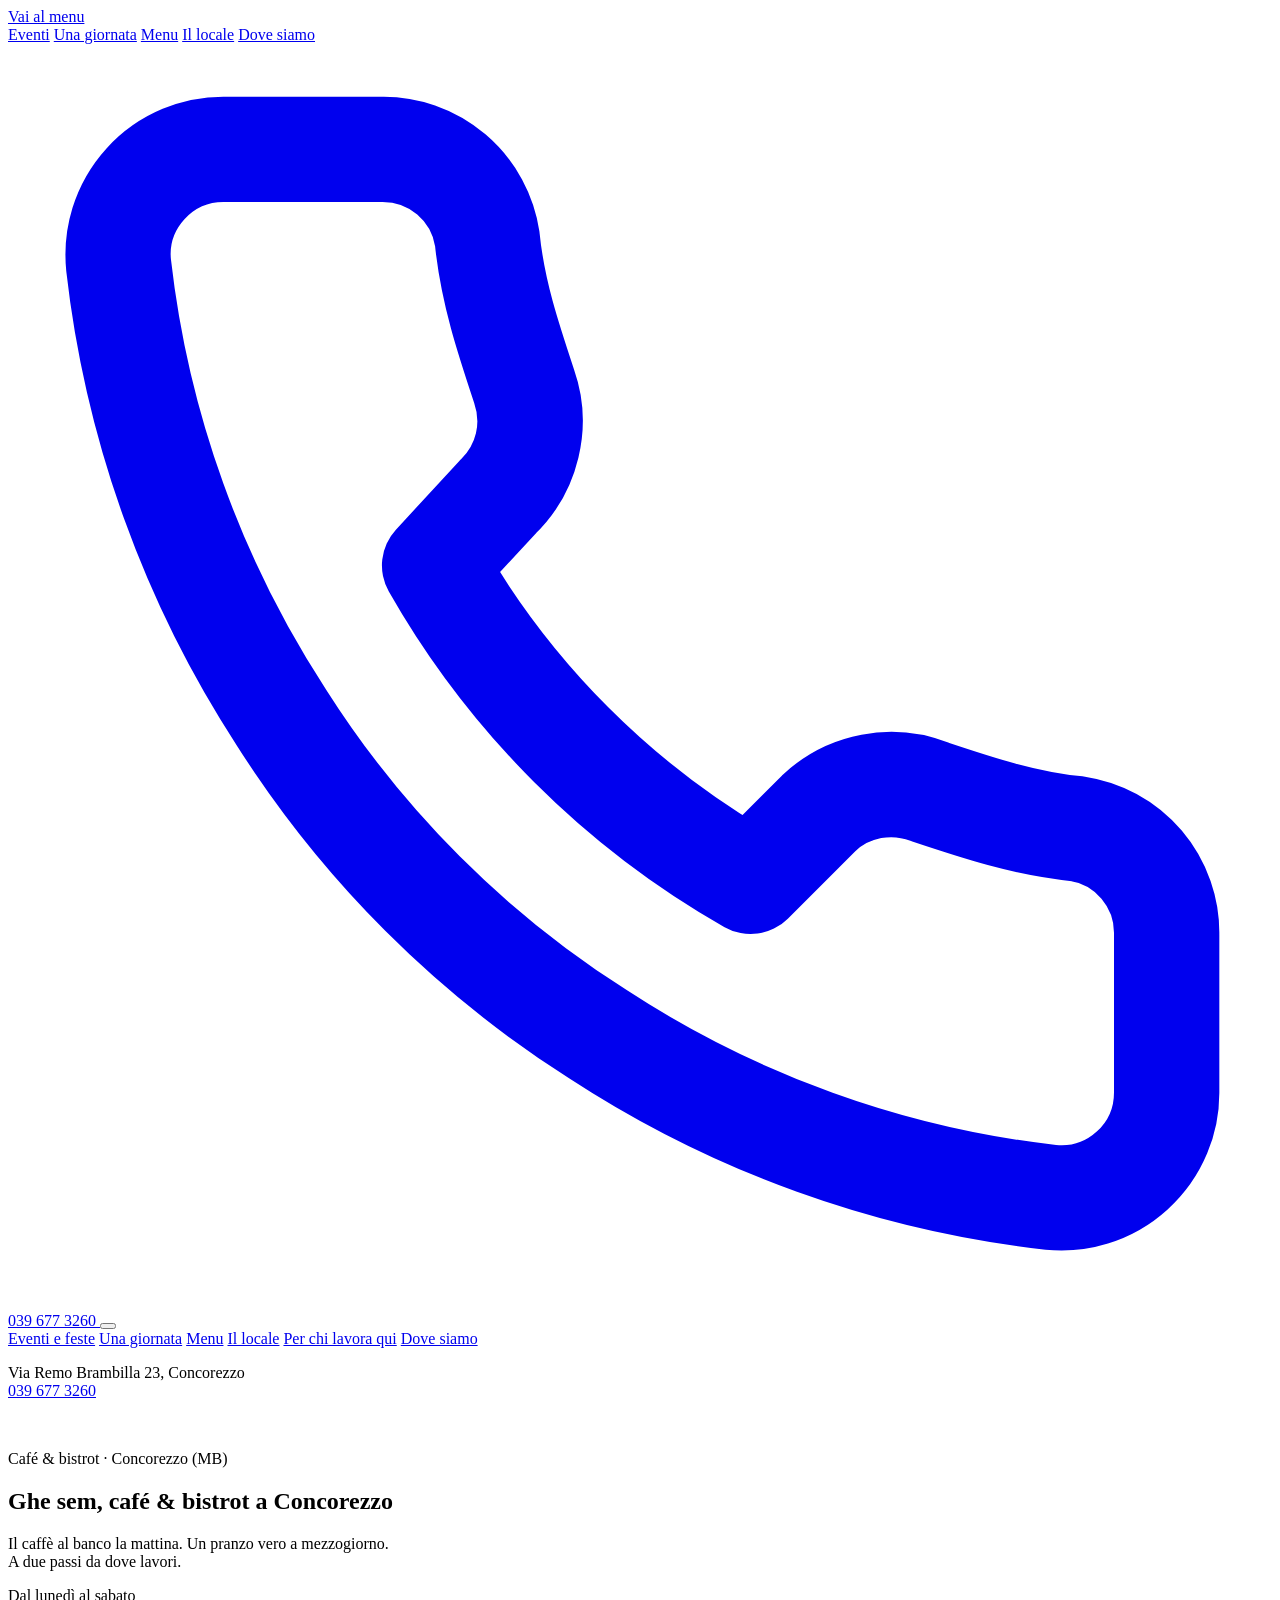
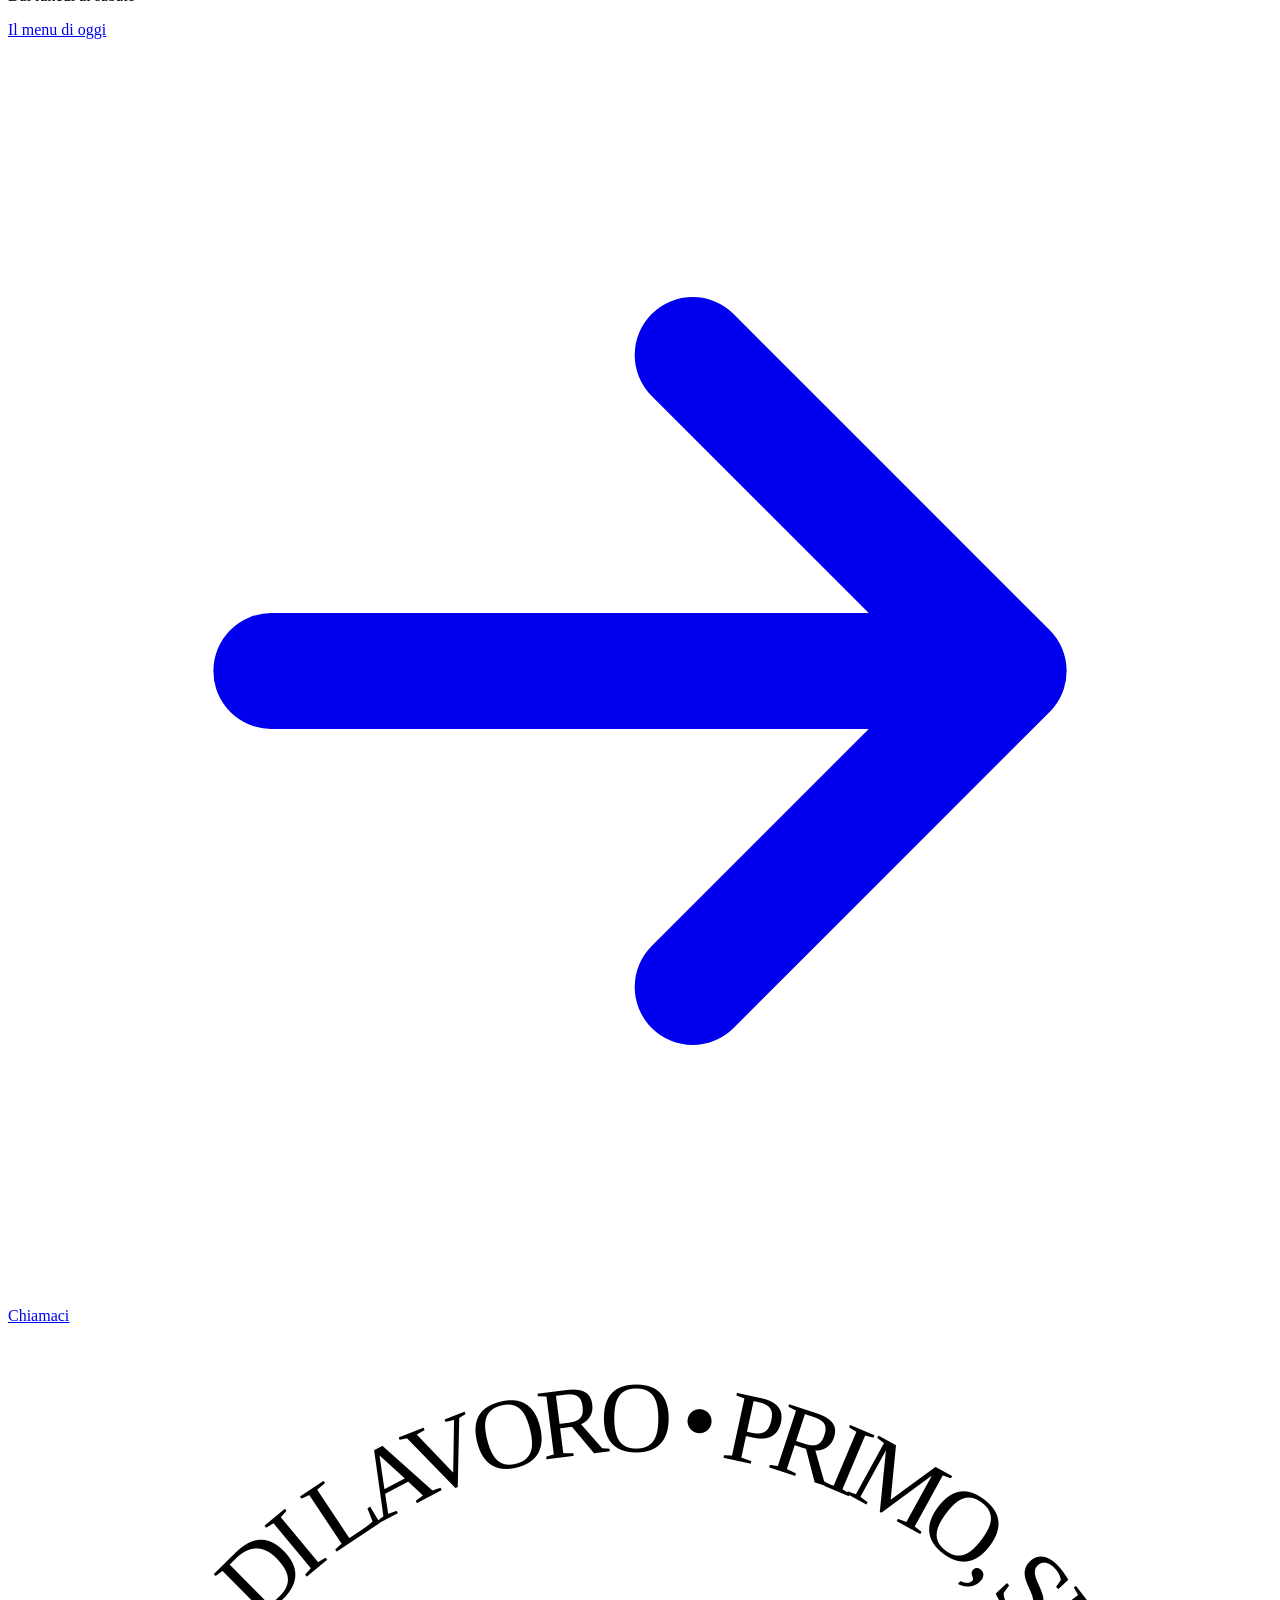
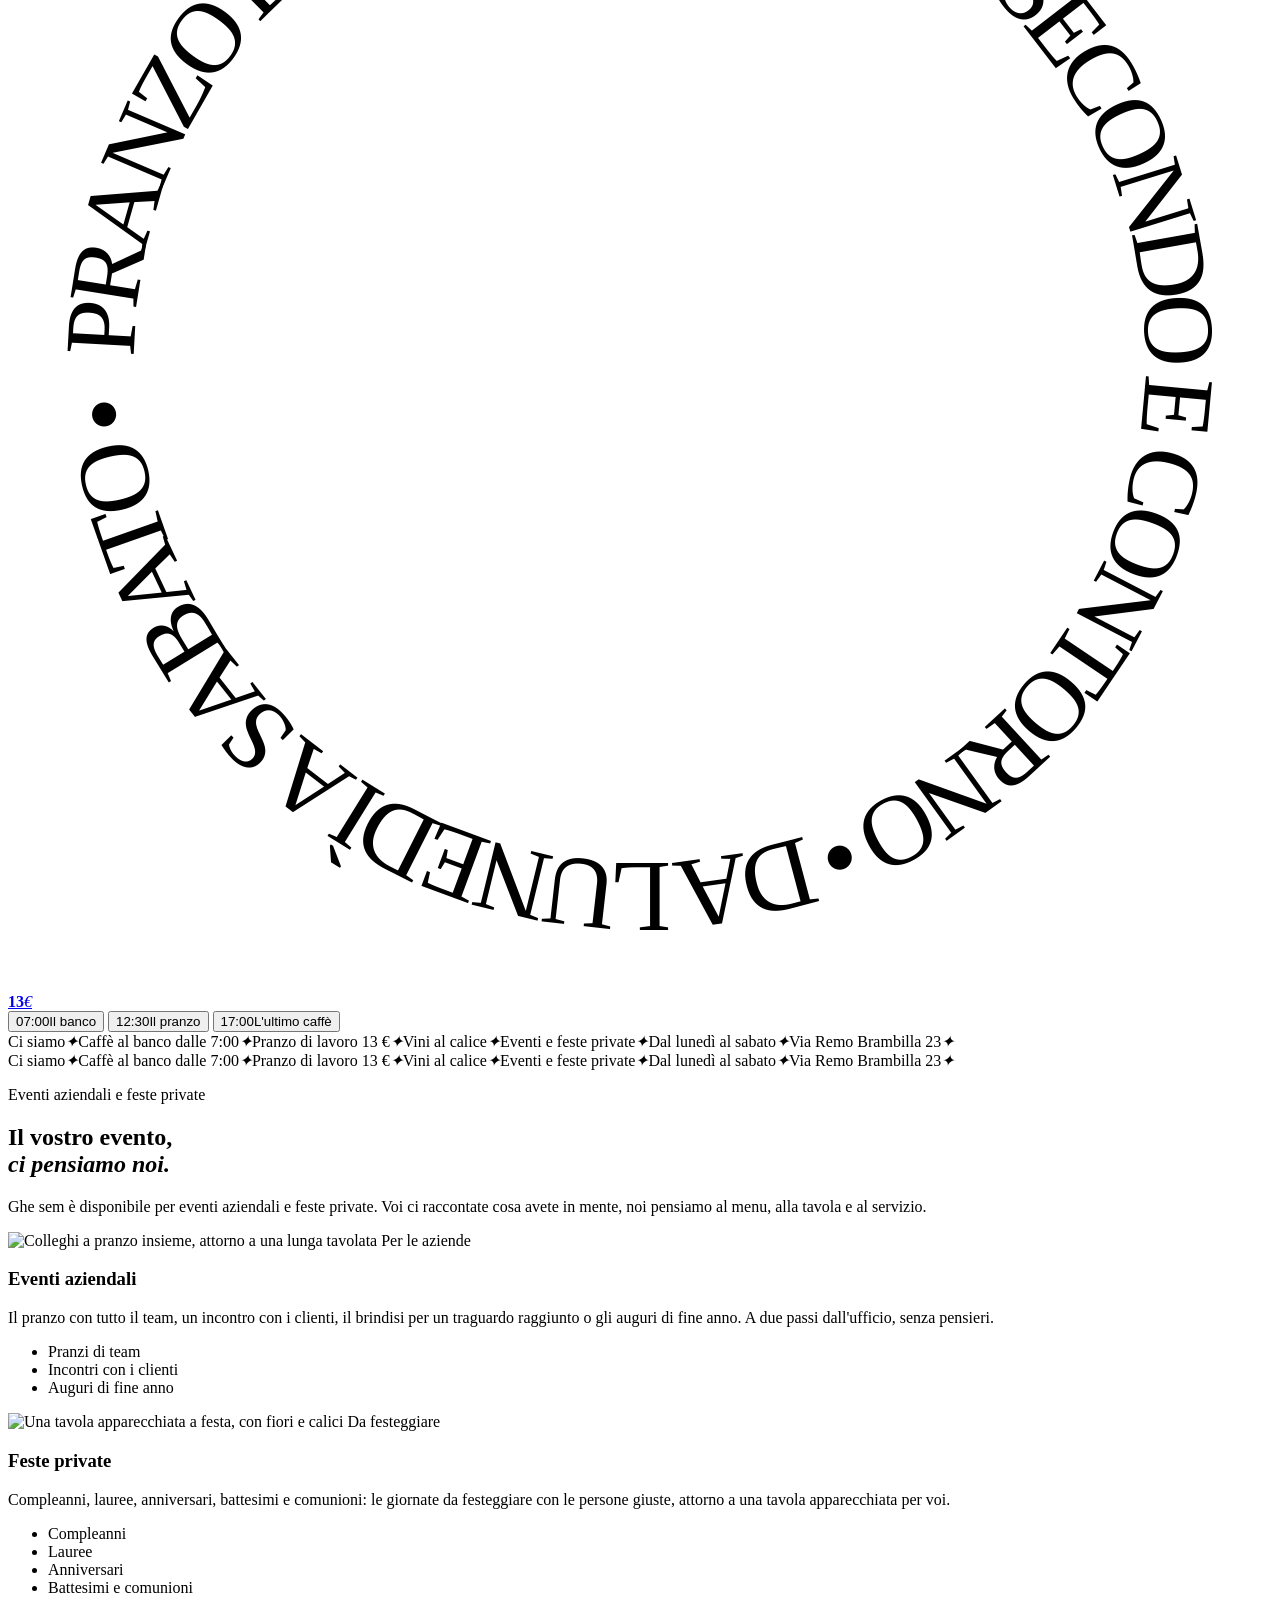
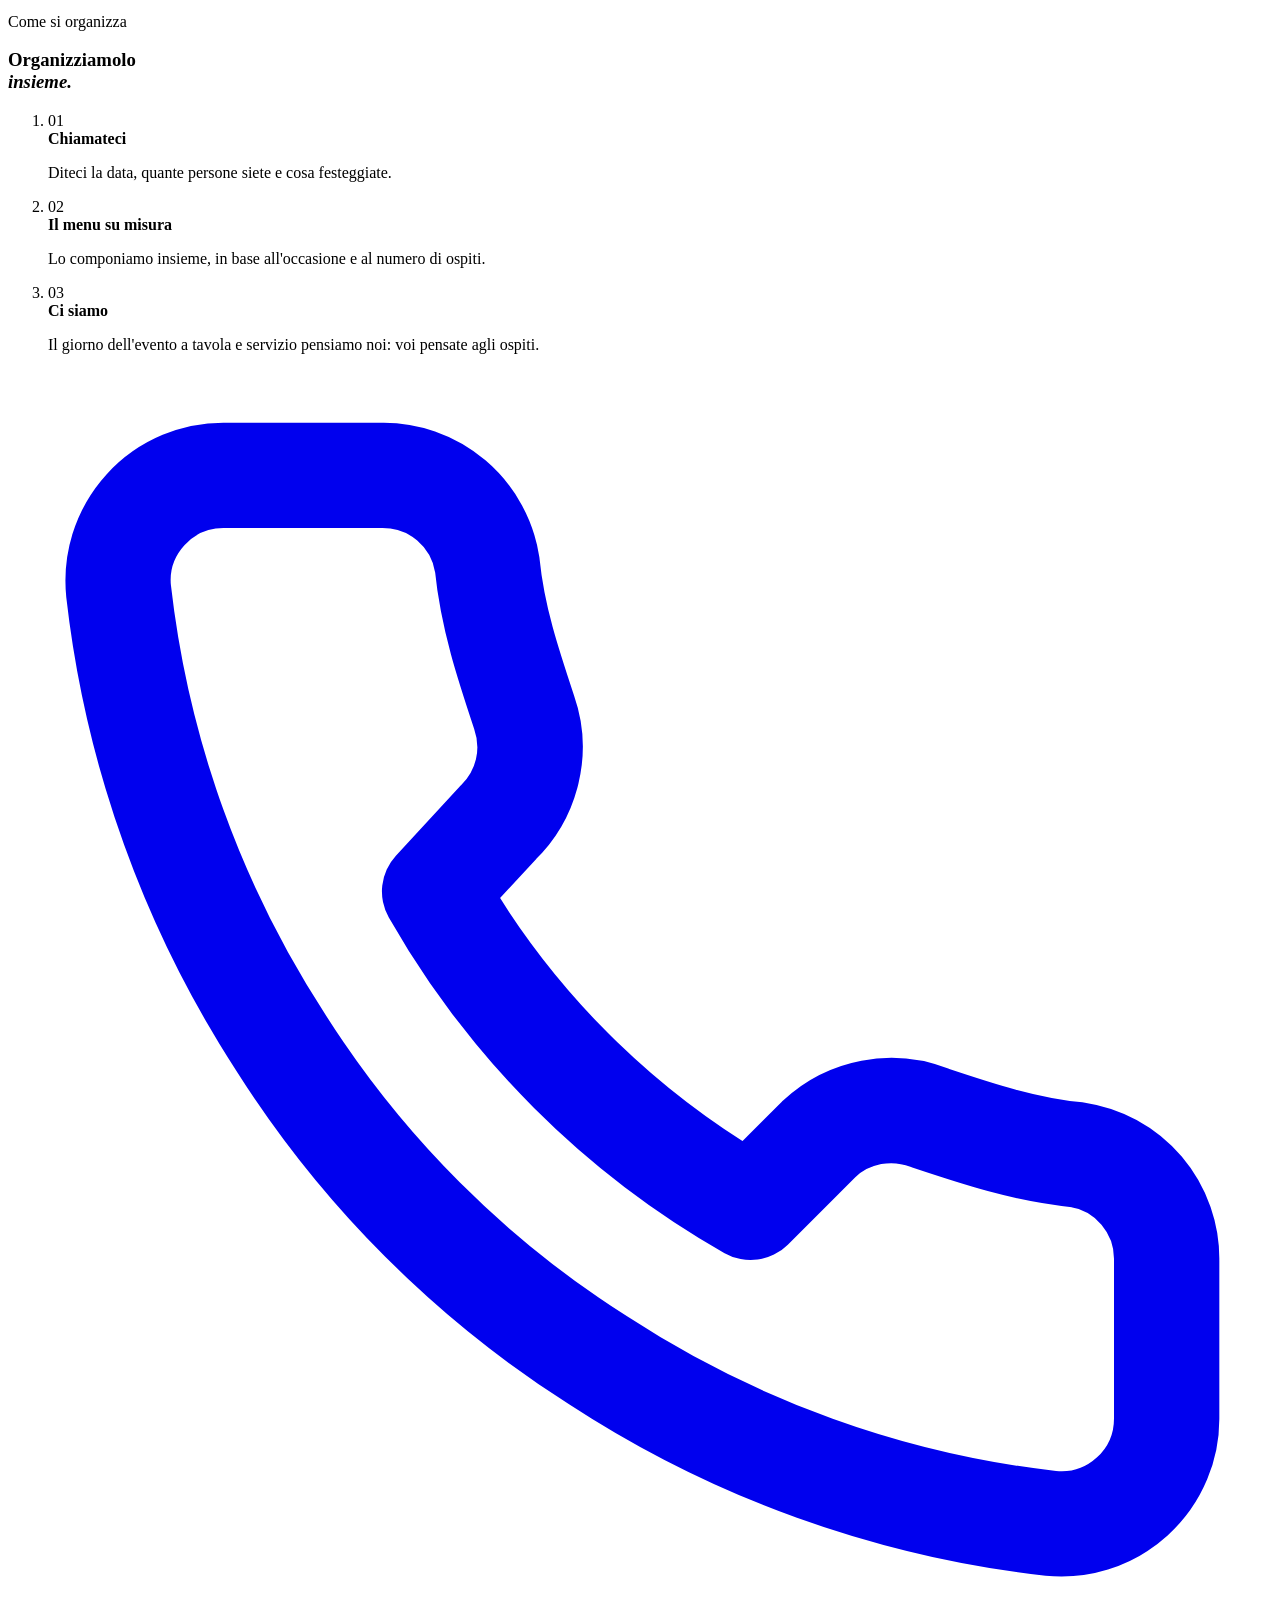
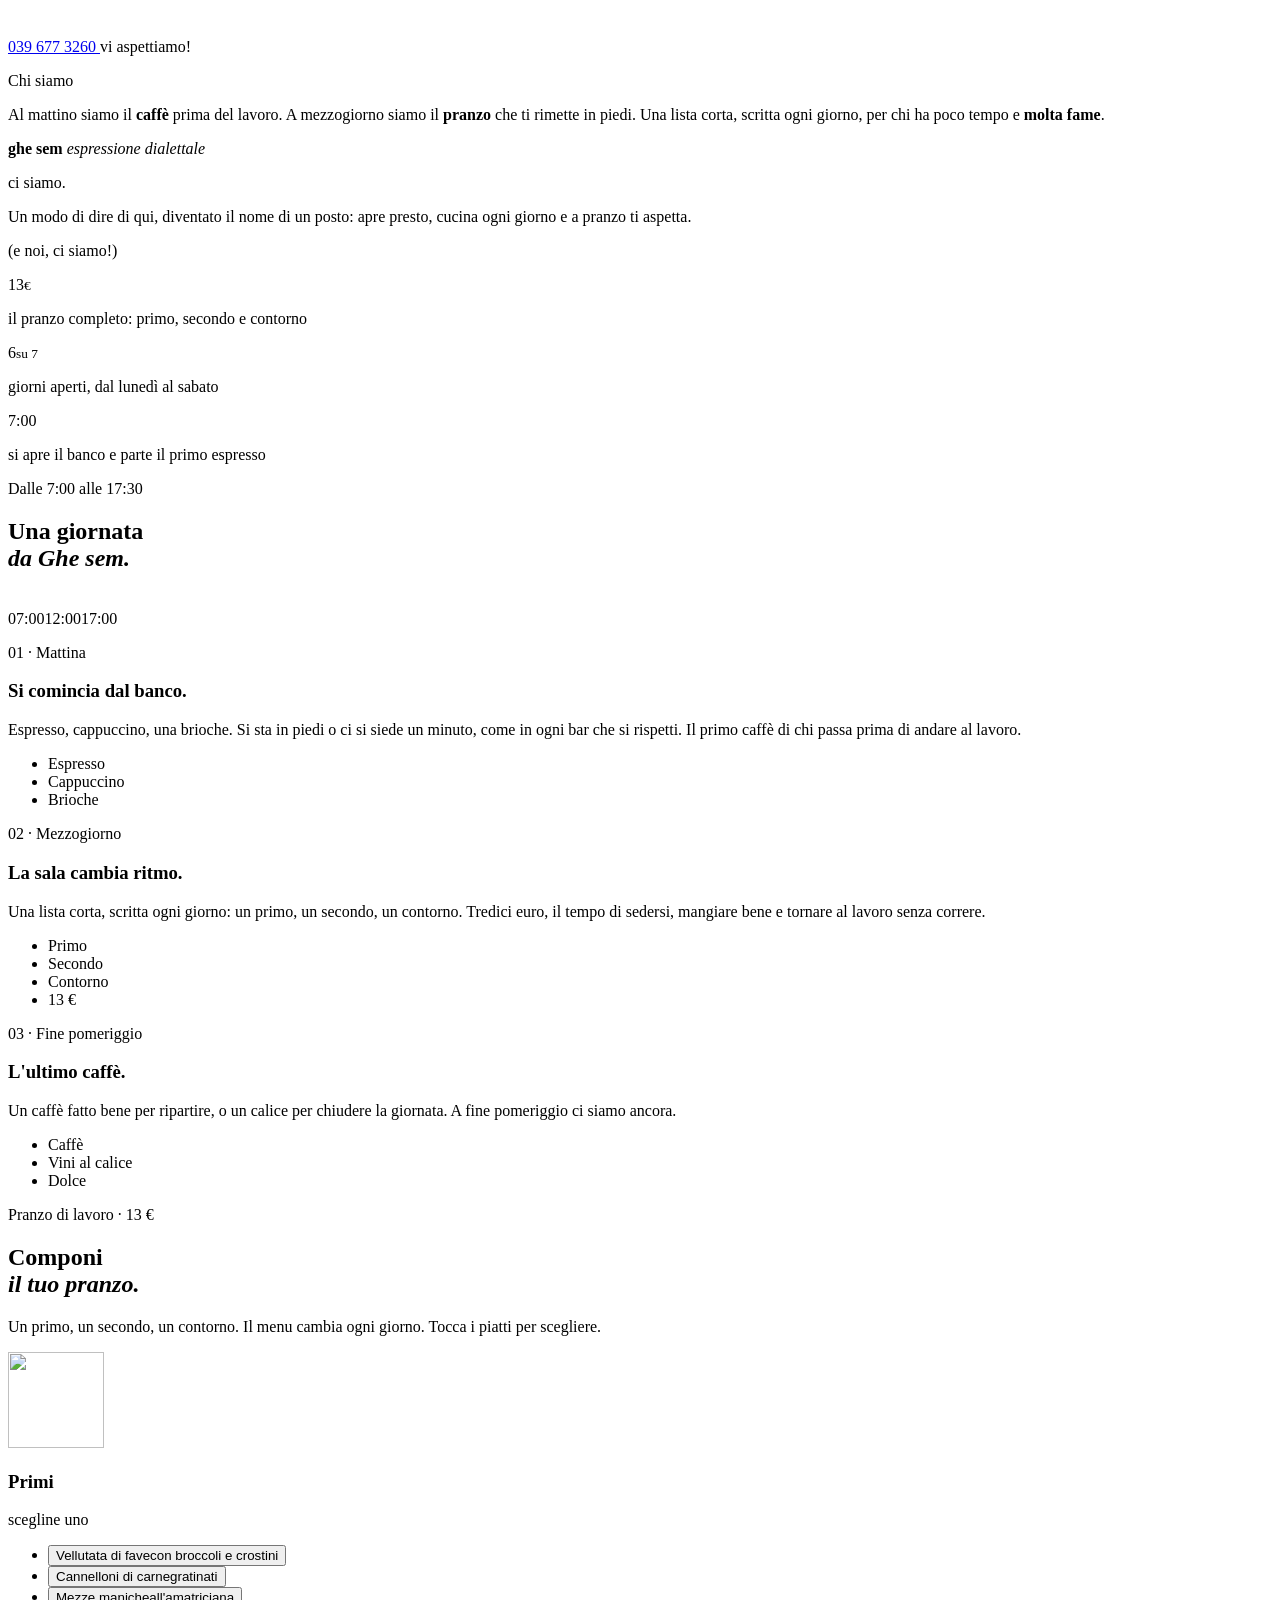
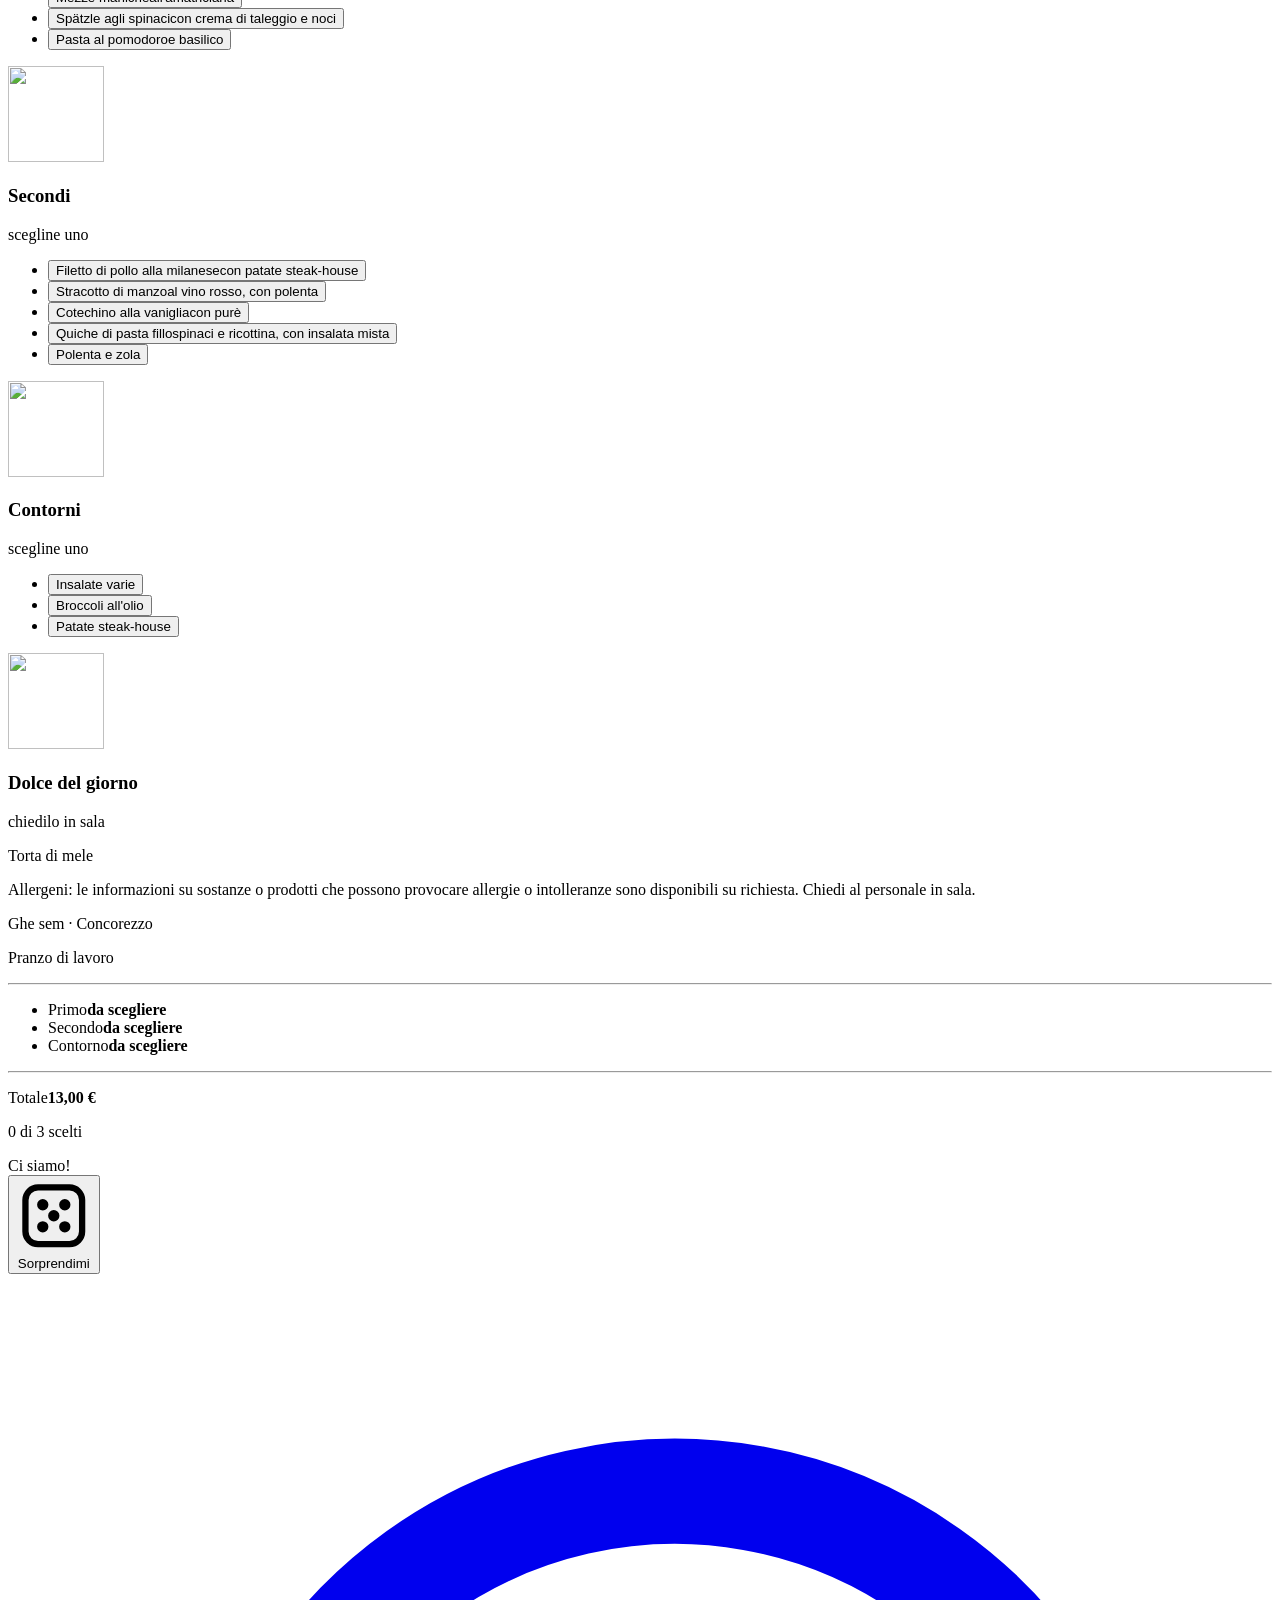
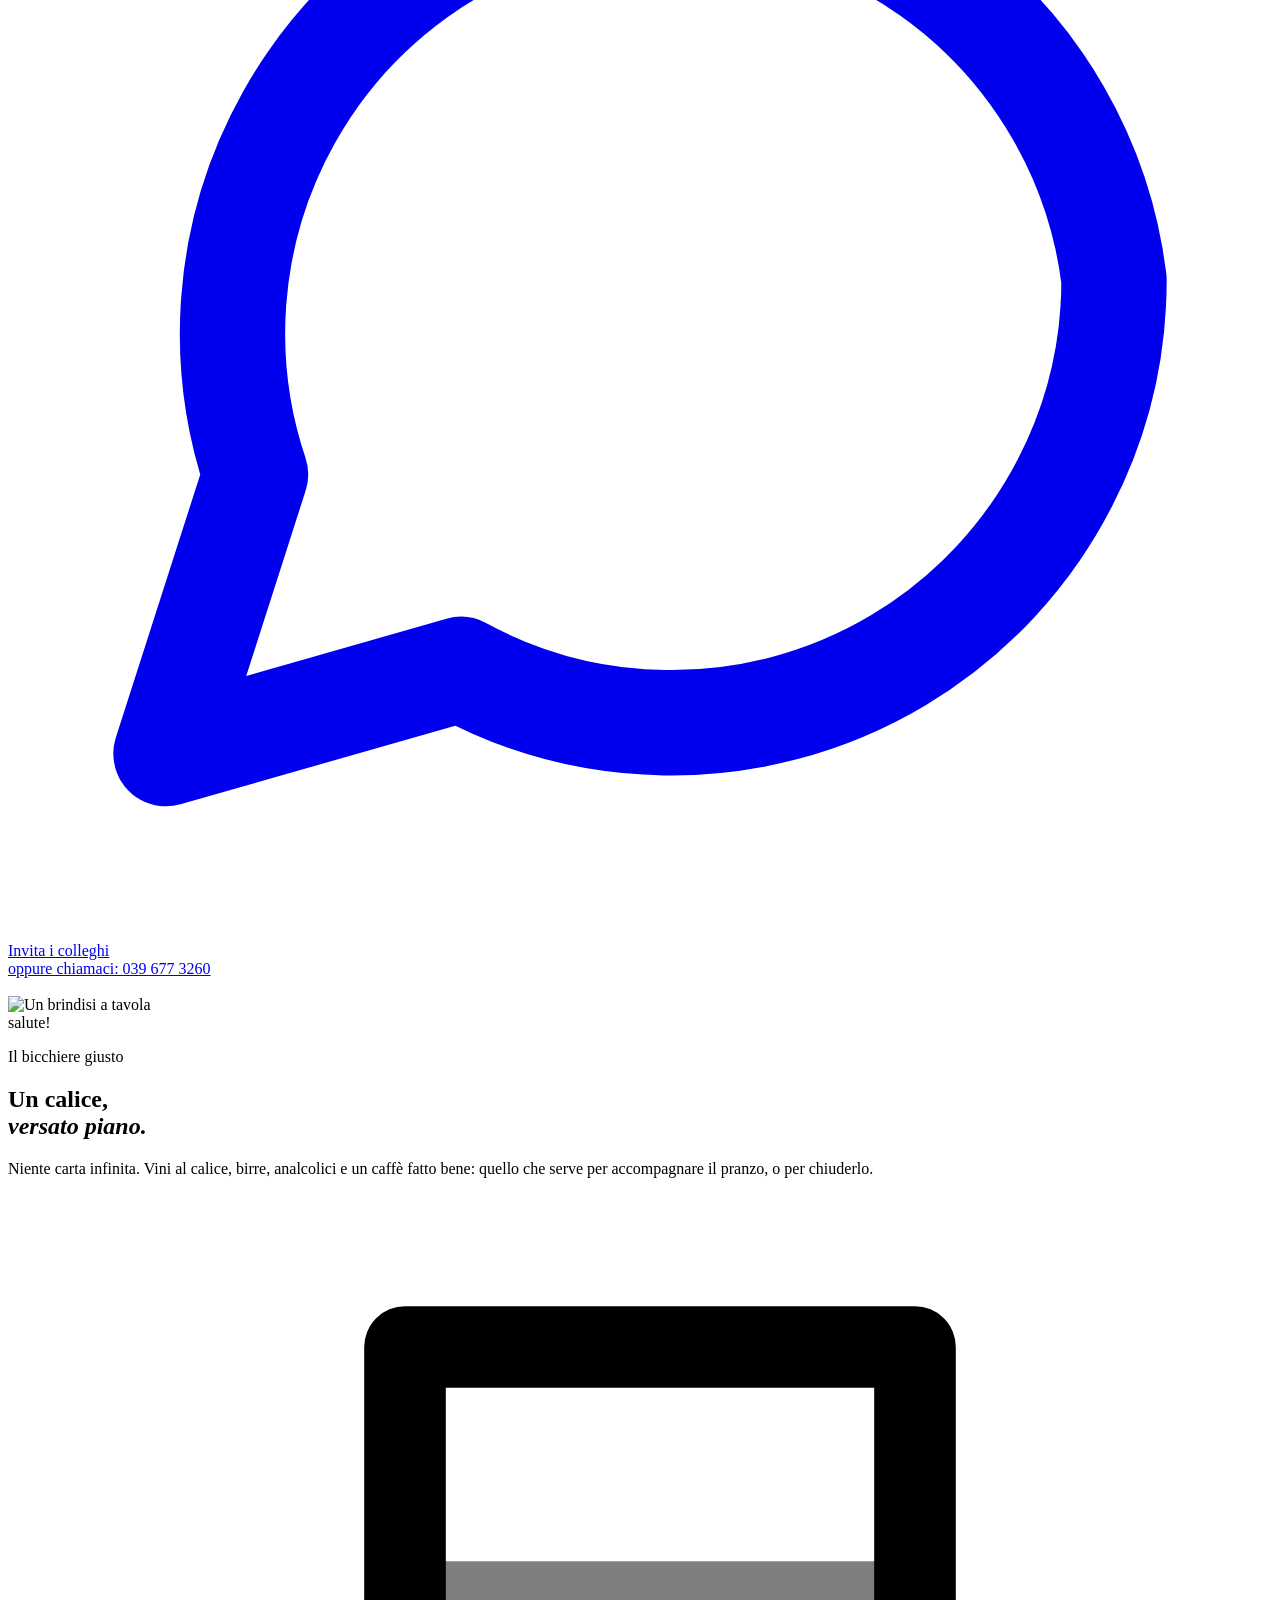
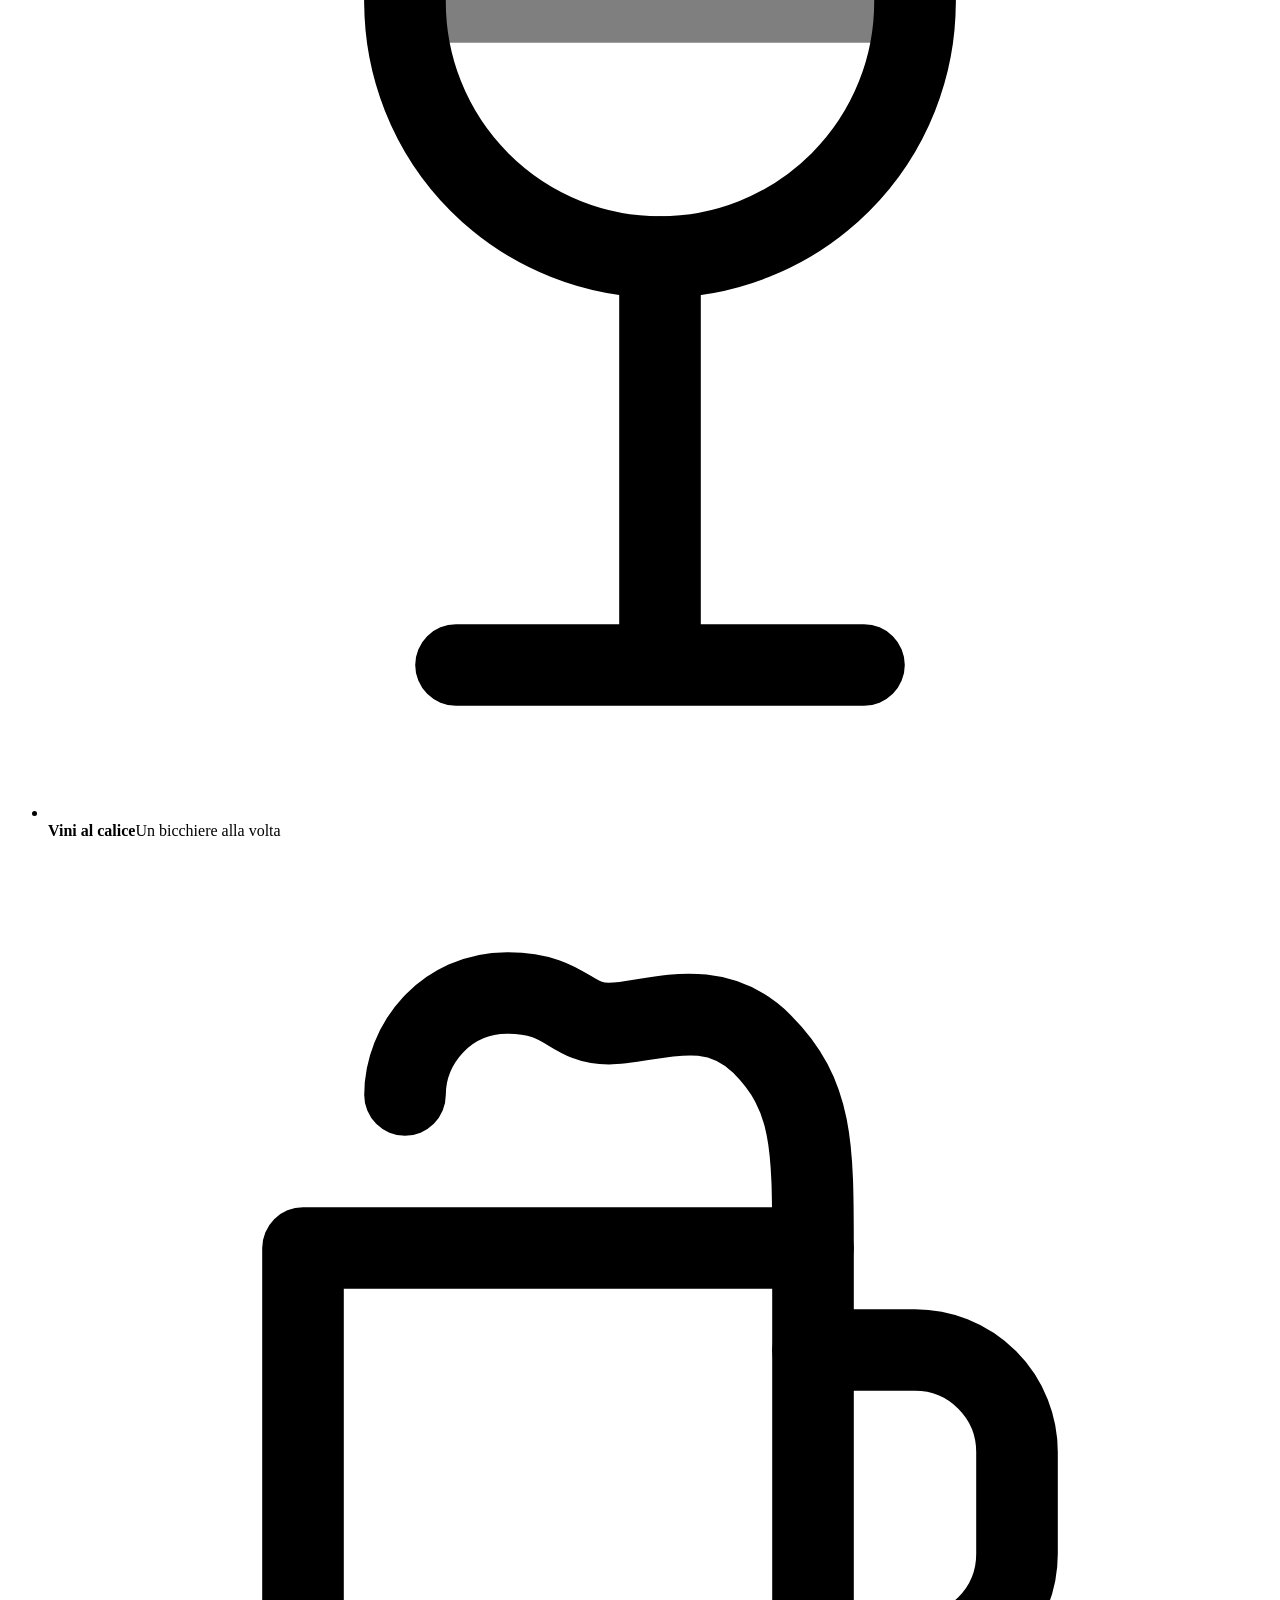
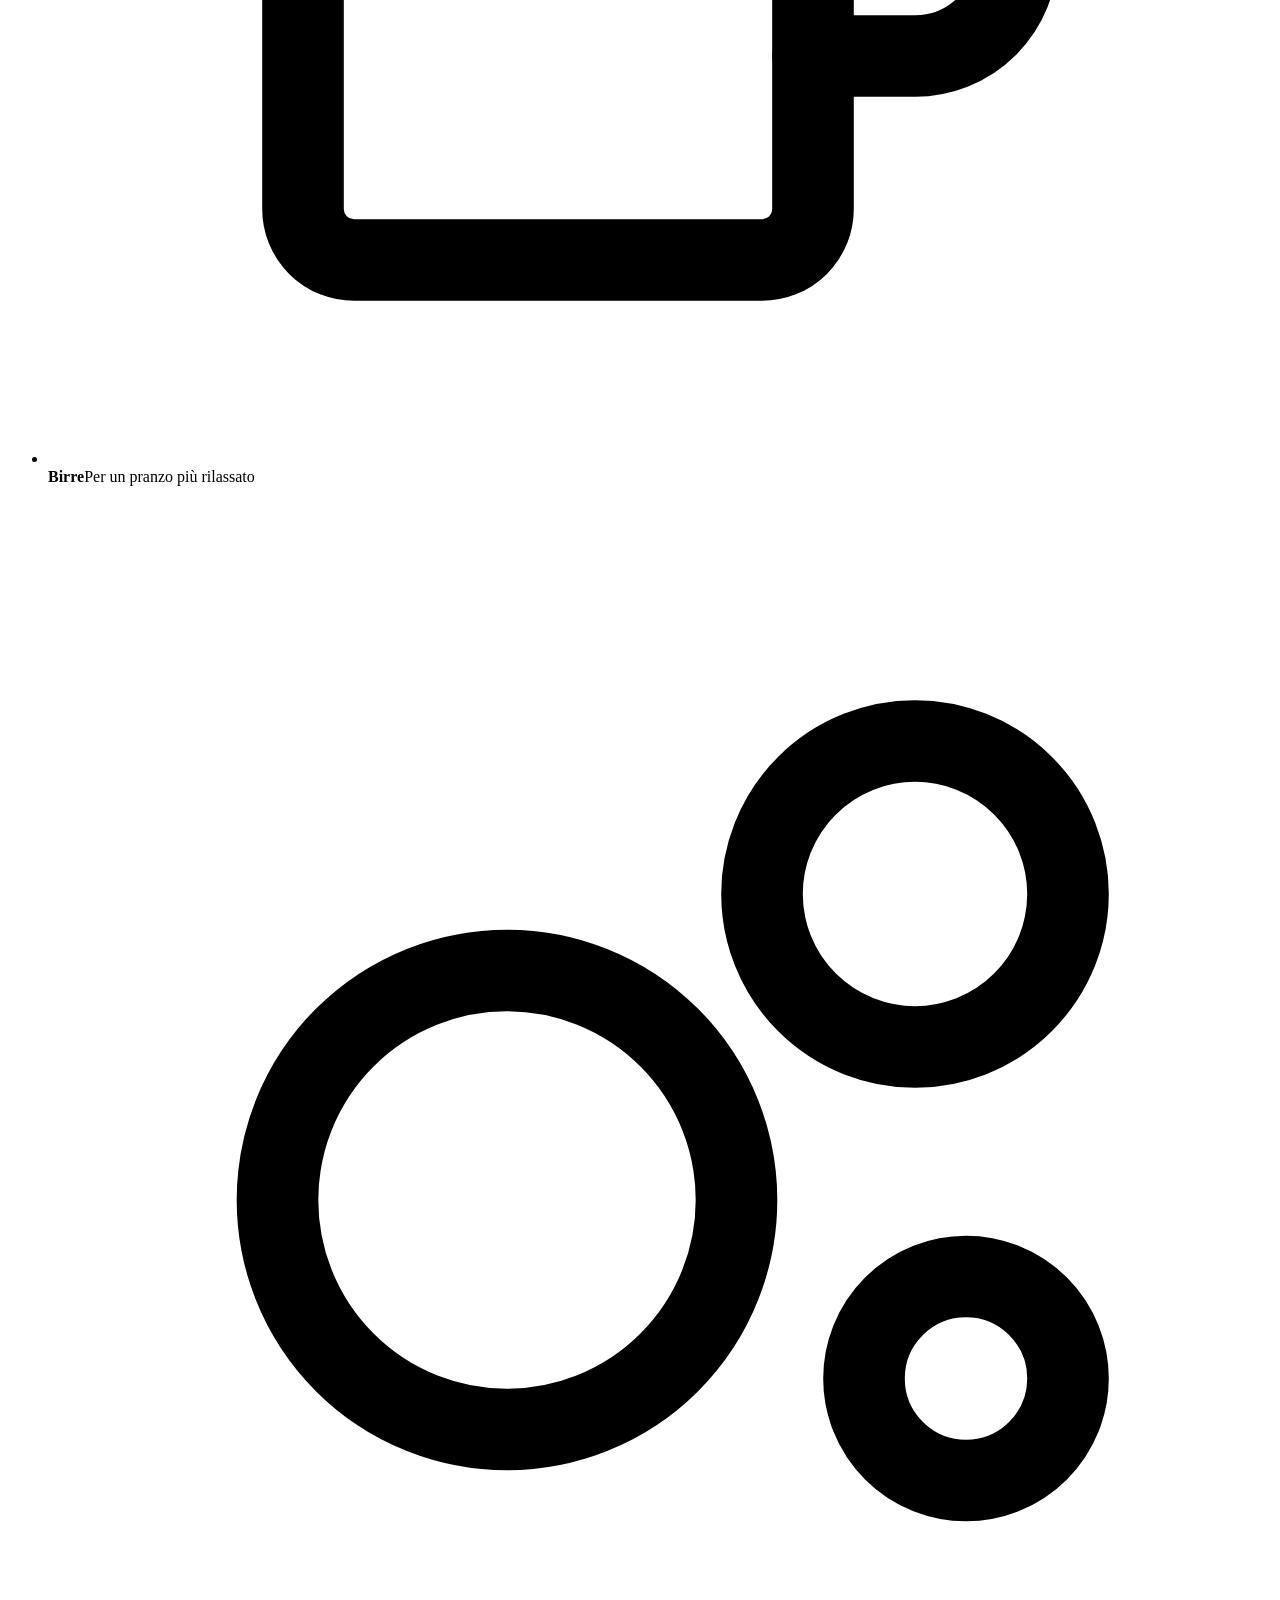
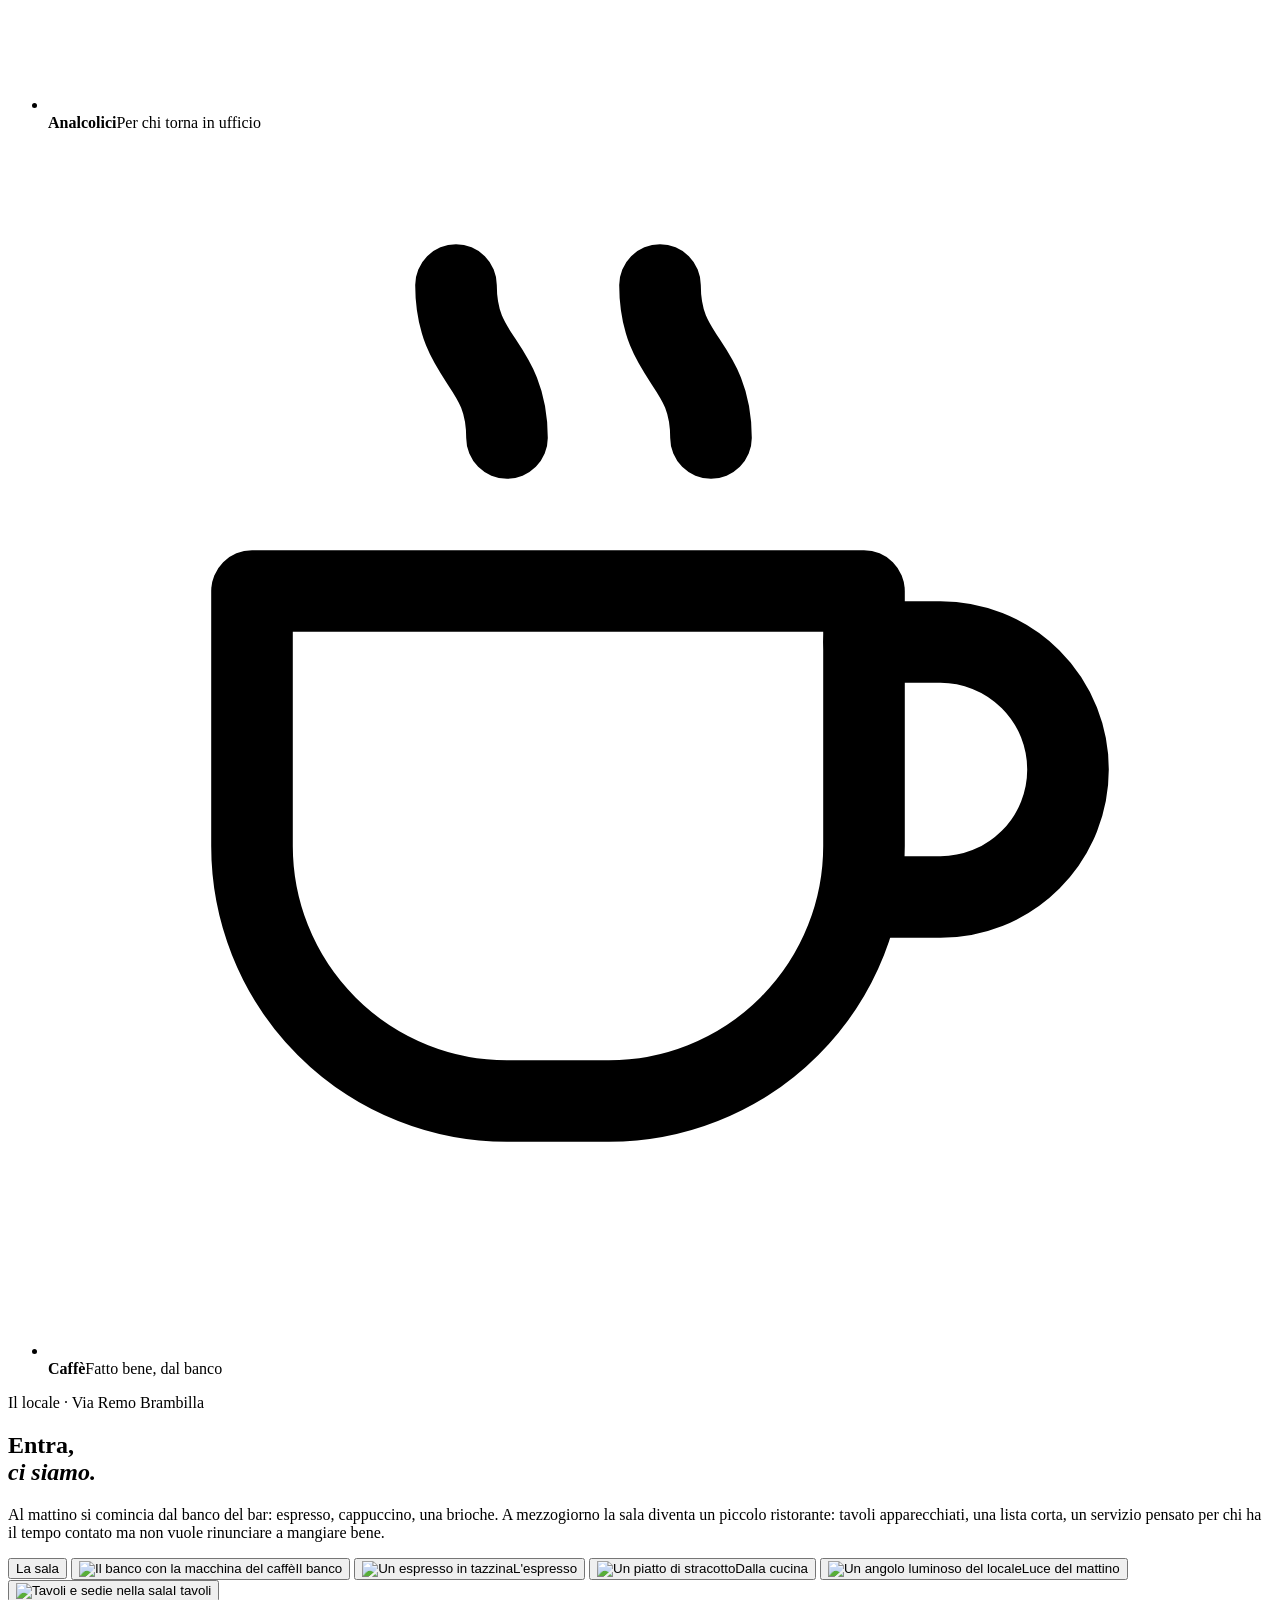
==== commit fd066e8a: "SEO e GEO: canonical, robots, sitemap, dati strutturati completi, menu di riserva senza data Co-Auth" ====
--- a/index.html
+++ b/index.html
@@ -3,15 +3,20 @@
 <head>
 <meta charset="utf-8">
 <meta name="viewport" content="width=device-width, initial-scale=1, viewport-fit=cover">
-<title>Ghe sem · Café &amp; bistrot a Concorezzo · Pranzo di lavoro</title>
-<meta name="description" content="Ghe sem, café e bistrot in Via Remo Brambilla 23 a Concorezzo. Caffè al banco dalle 7:00, pranzo di lavoro a 13 € dal lunedì al sabato, eventi aziendali e feste private.">
+<title>Ghe sem Concorezzo · Bar e bistrot, pranzo di lavoro a 13 €</title>
+<meta name="description" content="Bar e bistrot a Concorezzo, in Via Remo Brambilla 23: caffè al banco dalle 7:00 e pranzo di lavoro a 13 € dal lunedì al sabato. Eventi aziendali e feste private.">
+<link rel="canonical" href="https://www.ghesemconcorezzo.it/">
 <meta name="theme-color" content="#6E1F2B">
 
 <meta property="og:type" content="restaurant">
 <meta property="og:locale" content="it_IT">
+<meta property="og:site_name" content="Ghe sem Concorezzo">
+<meta property="og:url" content="https://www.ghesemconcorezzo.it/">
 <meta property="og:title" content="Ghe sem · Ci siamo, a pranzo.">
-<meta property="og:description" content="Café e bistrot a Concorezzo. Caffè al banco dalle 7:00, pranzo di lavoro a 13 €. Eventi aziendali e feste private.">
+<meta property="og:description" content="Bar e bistrot a Concorezzo. Caffè al banco dalle 7:00, pranzo di lavoro a 13 €. Eventi aziendali e feste private.">
 <meta property="og:image" content="https://www.ghesemconcorezzo.it/img/foto/hero-pranzo-1200x630.jpg">
+<meta property="og:image:width" content="1200">
+<meta property="og:image:height" content="630">
 <meta name="twitter:card" content="summary_large_image">
 
 <link rel="icon" href="favicon-32.png" sizes="32x32" type="image/png">
@@ -25,24 +30,42 @@
 <script type="application/ld+json">
 {
   "@context": "https://schema.org",
-  "@type": "Restaurant",
-  "name": "Ghe sem",
-  "description": "Café e bistrot a Concorezzo con pranzo di lavoro dal lunedì al sabato.",
-  "servesCuisine": "Italiana",
-  "priceRange": "€",
-  "telephone": "+39 039 677 3260",
-  "address": {
-    "@type": "PostalAddress",
-    "streetAddress": "Via Remo Brambilla 23",
-    "postalCode": "20863",
-    "addressLocality": "Concorezzo",
-    "addressRegion": "MB",
-    "addressCountry": "IT"
-  },
-  "openingHoursSpecification": [
-    { "@type": "OpeningHoursSpecification", "dayOfWeek": ["Monday","Tuesday","Wednesday","Friday"], "opens": "07:00", "closes": "17:30" },
-    { "@type": "OpeningHoursSpecification", "dayOfWeek": "Thursday", "opens": "07:00", "closes": "17:00" },
-    { "@type": "OpeningHoursSpecification", "dayOfWeek": "Saturday", "opens": "11:00", "closes": "15:00" }
+  "@graph": [
+    {
+      "@type": "WebSite",
+      "@id": "https://www.ghesemconcorezzo.it/#website",
+      "url": "https://www.ghesemconcorezzo.it/",
+      "name": "Ghe sem Concorezzo",
+      "inLanguage": "it-IT"
+    },
+    {
+      "@type": ["Restaurant", "CafeOrCoffeeShop"],
+      "@id": "https://www.ghesemconcorezzo.it/#locale",
+      "name": "Ghe sem",
+      "alternateName": "Ghe sem Concorezzo",
+      "description": "Bar e bistrot a Concorezzo: caffè al banco dalle 7:00, pranzo di lavoro a 13 € con primo, secondo e contorno dal lunedì al sabato, vini al calice, eventi aziendali e feste private.",
+      "url": "https://www.ghesemconcorezzo.it/",
+      "logo": "https://www.ghesemconcorezzo.it/img/logo-ghe-sem.svg",
+      "hasMenu": "https://www.ghesemconcorezzo.it/#menu",
+      "servesCuisine": "Italiana",
+      "priceRange": "€",
+      "telephone": "+39 039 677 3260",
+      "address": {
+        "@type": "PostalAddress",
+        "streetAddress": "Via Remo Brambilla 23",
+        "postalCode": "20863",
+        "addressLocality": "Concorezzo",
+        "addressRegion": "MB",
+        "addressCountry": "IT"
+      },
+      "geo": { "@type": "GeoCoordinates", "latitude": 45.5938228, "longitude": 9.3274004 },
+      "areaServed": ["Concorezzo", "Agrate Brianza", "Vimercate", "Arcore", "Villasanta", "Monza"],
+      "openingHoursSpecification": [
+        { "@type": "OpeningHoursSpecification", "dayOfWeek": ["Monday","Tuesday","Wednesday","Friday"], "opens": "07:00", "closes": "17:30" },
+        { "@type": "OpeningHoursSpecification", "dayOfWeek": "Thursday", "opens": "07:00", "closes": "17:00" },
+        { "@type": "OpeningHoursSpecification", "dayOfWeek": "Saturday", "opens": "11:00", "closes": "15:00" }
+      ]
+    }
   ]
 }
 </script>
@@ -97,7 +120,7 @@
     <p class="kicker kicker-light" data-reveal><span class="k-text">Café &amp; bistrot<span class="k-city"><span class="k-sep"> · </span>Concorezzo (MB)</span></span></p>
 
     <div class="hero-title">
-      <h1 class="hero-logo"><span class="sr-only">Ghe sem, café &amp; bistrot</span><span class="hero-mark" aria-hidden="true"></span></h1>
+      <h1 class="hero-logo"><span class="sr-only">Ghe sem, café &amp; bistrot a Concorezzo</span><span class="hero-mark" aria-hidden="true"></span></h1>
     </div>
 
     <p class="hero-lede" data-reveal style="--d:500ms">Il caffè al banco la mattina. Un pranzo vero a mezzogiorno.<br class="br-d"> A due passi da dove lavori.</p>
@@ -277,7 +300,7 @@
     <header class="sec-head">
       <p class="kicker" data-reveal>Pranzo di lavoro · 13 €</p>
       <h2 data-reveal style="--d:80ms">Componi<br><em>il tuo pranzo.</em></h2>
-      <p class="sec-sub" data-reveal style="--d:160ms">Un primo, un secondo, un contorno. Il menu cambia ogni giorno<span data-menu-when>: questo è quello di <b data-menu-date>martedì 3 novembre</b></span>. Tocca i piatti per scegliere.</p>
+      <p class="sec-sub" data-reveal style="--d:160ms">Un primo, un secondo, un contorno. Il menu cambia ogni giorno<span data-menu-when hidden>: questo è quello di <b data-menu-date></b></span>. Tocca i piatti per scegliere.</p>
     </header>
 
     <div class="menu-grid">
@@ -339,7 +362,7 @@
         <div class="ticket" data-ticket>
           <div class="ticket-inner">
             <p class="t-brand">Ghe sem <span>· Concorezzo</span></p>
-            <p class="t-sub">Pranzo di lavoro<span data-menu-when> · <span data-menu-date>martedì 3 novembre</span></span></p>
+            <p class="t-sub">Pranzo di lavoro<span data-menu-when hidden> · <span data-menu-date></span></span></p>
             <hr class="t-perf">
             <ul class="t-lines" aria-live="polite">
               <li data-slot="primi"><span>Primo</span><b class="empty">da scegliere</b></li>
@@ -416,7 +439,7 @@
         <p class="kicker" data-reveal>Il locale · Via Remo Brambilla</p>
         <h2 data-reveal style="--d:80ms">Entra,<br><em>ci siamo.</em></h2>
       </div>
-      <p class="sec-sub" data-reveal style="--d:160ms">Al mattino si comincia dal banco: espresso, cappuccino, una brioche. A mezzogiorno la sala cambia ritmo: tavoli apparecchiati, una lista corta, un servizio pensato per chi ha il tempo contato ma non vuole rinunciare a mangiare bene.</p>
+      <p class="sec-sub" data-reveal style="--d:160ms">Al mattino si comincia dal banco del bar: espresso, cappuccino, una brioche. A mezzogiorno la sala diventa un piccolo ristorante: tavoli apparecchiati, una lista corta, un servizio pensato per chi ha il tempo contato ma non vuole rinunciare a mangiare bene.</p>
     </header>
 
     <div class="bento">
@@ -436,7 +459,7 @@
     <div class="work-copy">
       <p class="kicker kicker-ink" data-reveal>Pranzo di lavoro</p>
       <h2 data-reveal style="--d:80ms">Lavori qui intorno?<br><em>Allora ci siamo.</em></h2>
-      <p class="lede" data-reveal style="--d:160ms">Da Agrate Brianza, Vimercate, Arcore, Villasanta e Monza: chi lavora in zona sa dove andare a pranzo. Tredici euro, un primo, un secondo e un contorno, e un caffè al banco per chiudere.</p>
+      <p class="lede" data-reveal style="--d:160ms">Da Agrate Brianza, Vimercate, Arcore, Villasanta e Monza: chi lavora in zona sa dove andare a pranzo a Concorezzo. Tredici euro, un primo, un secondo e un contorno, e un caffè al banco per chiudere.</p>
 
       <div class="work-card" data-reveal style="--d:240ms">
         <img src="img/foto/colleghi-600x600.webp" alt="Colleghi a pranzo allo stesso tavolo" loading="lazy" width="120" height="120">
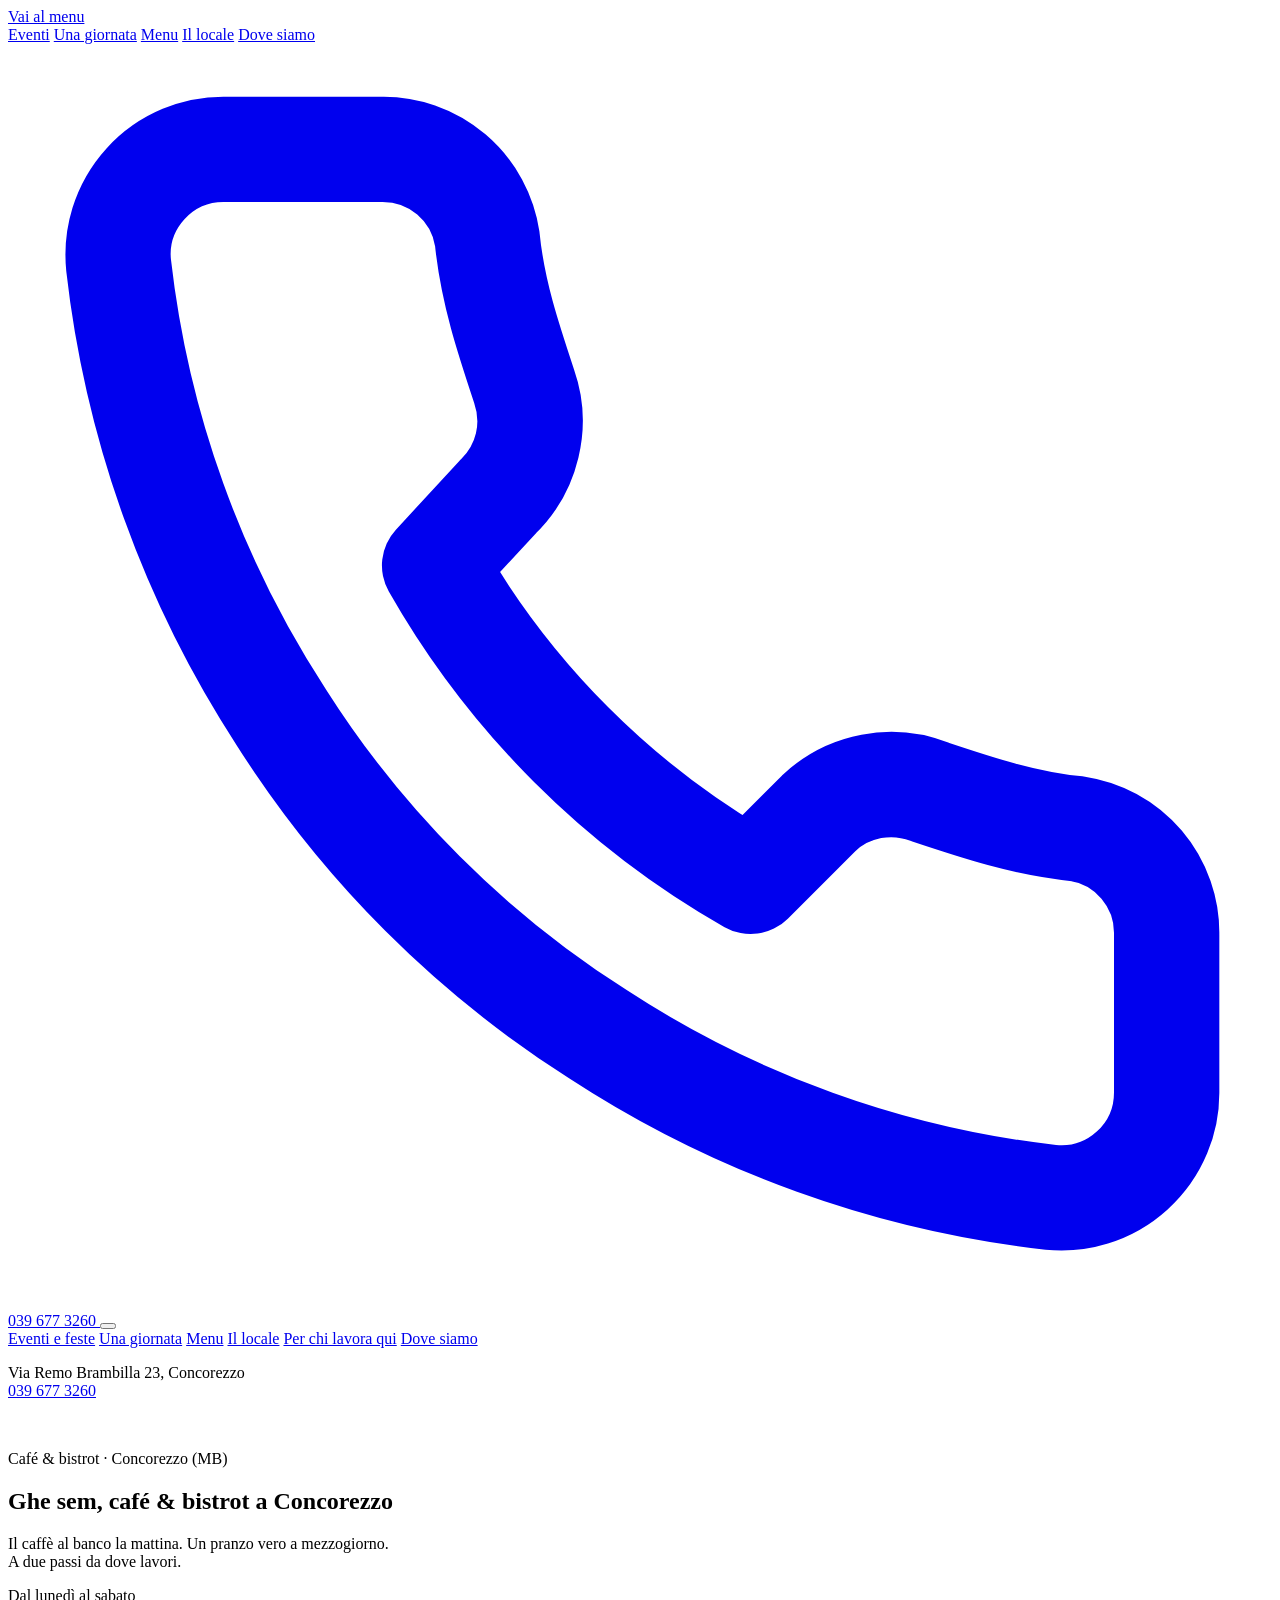
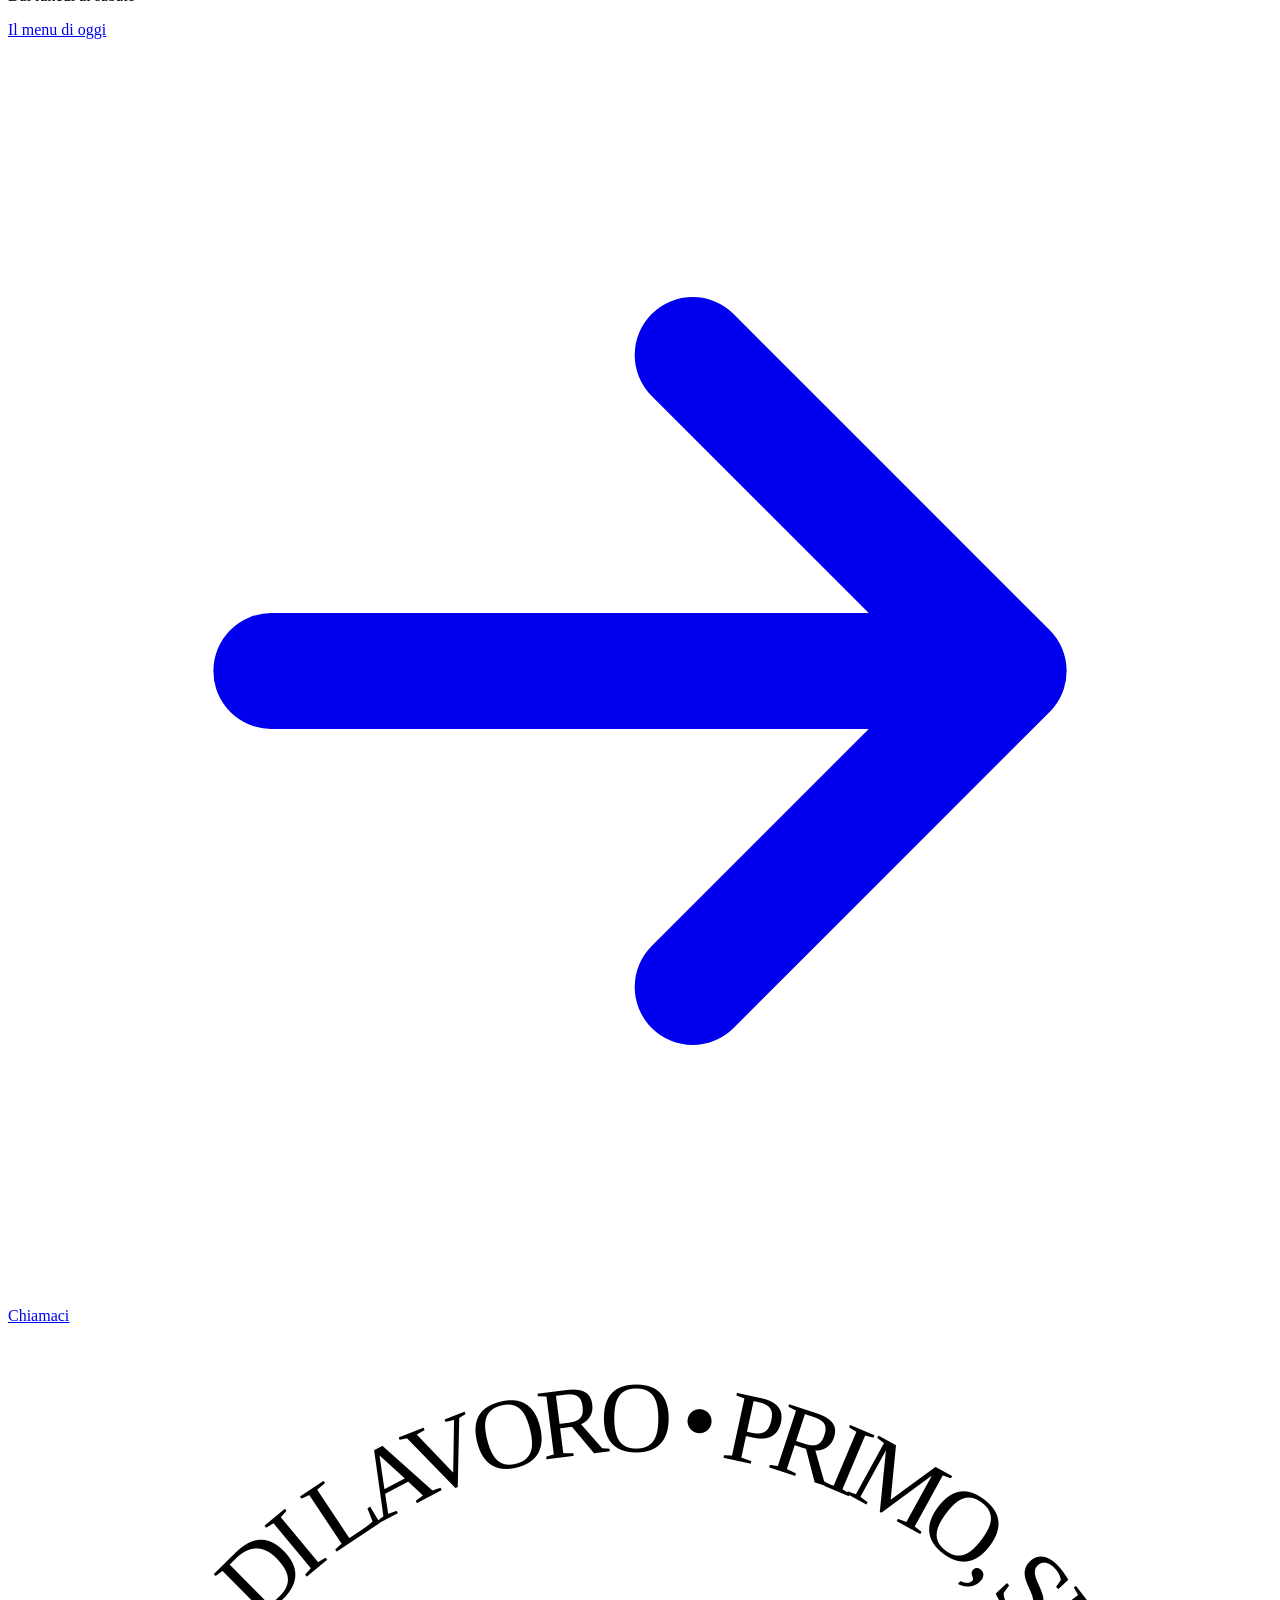
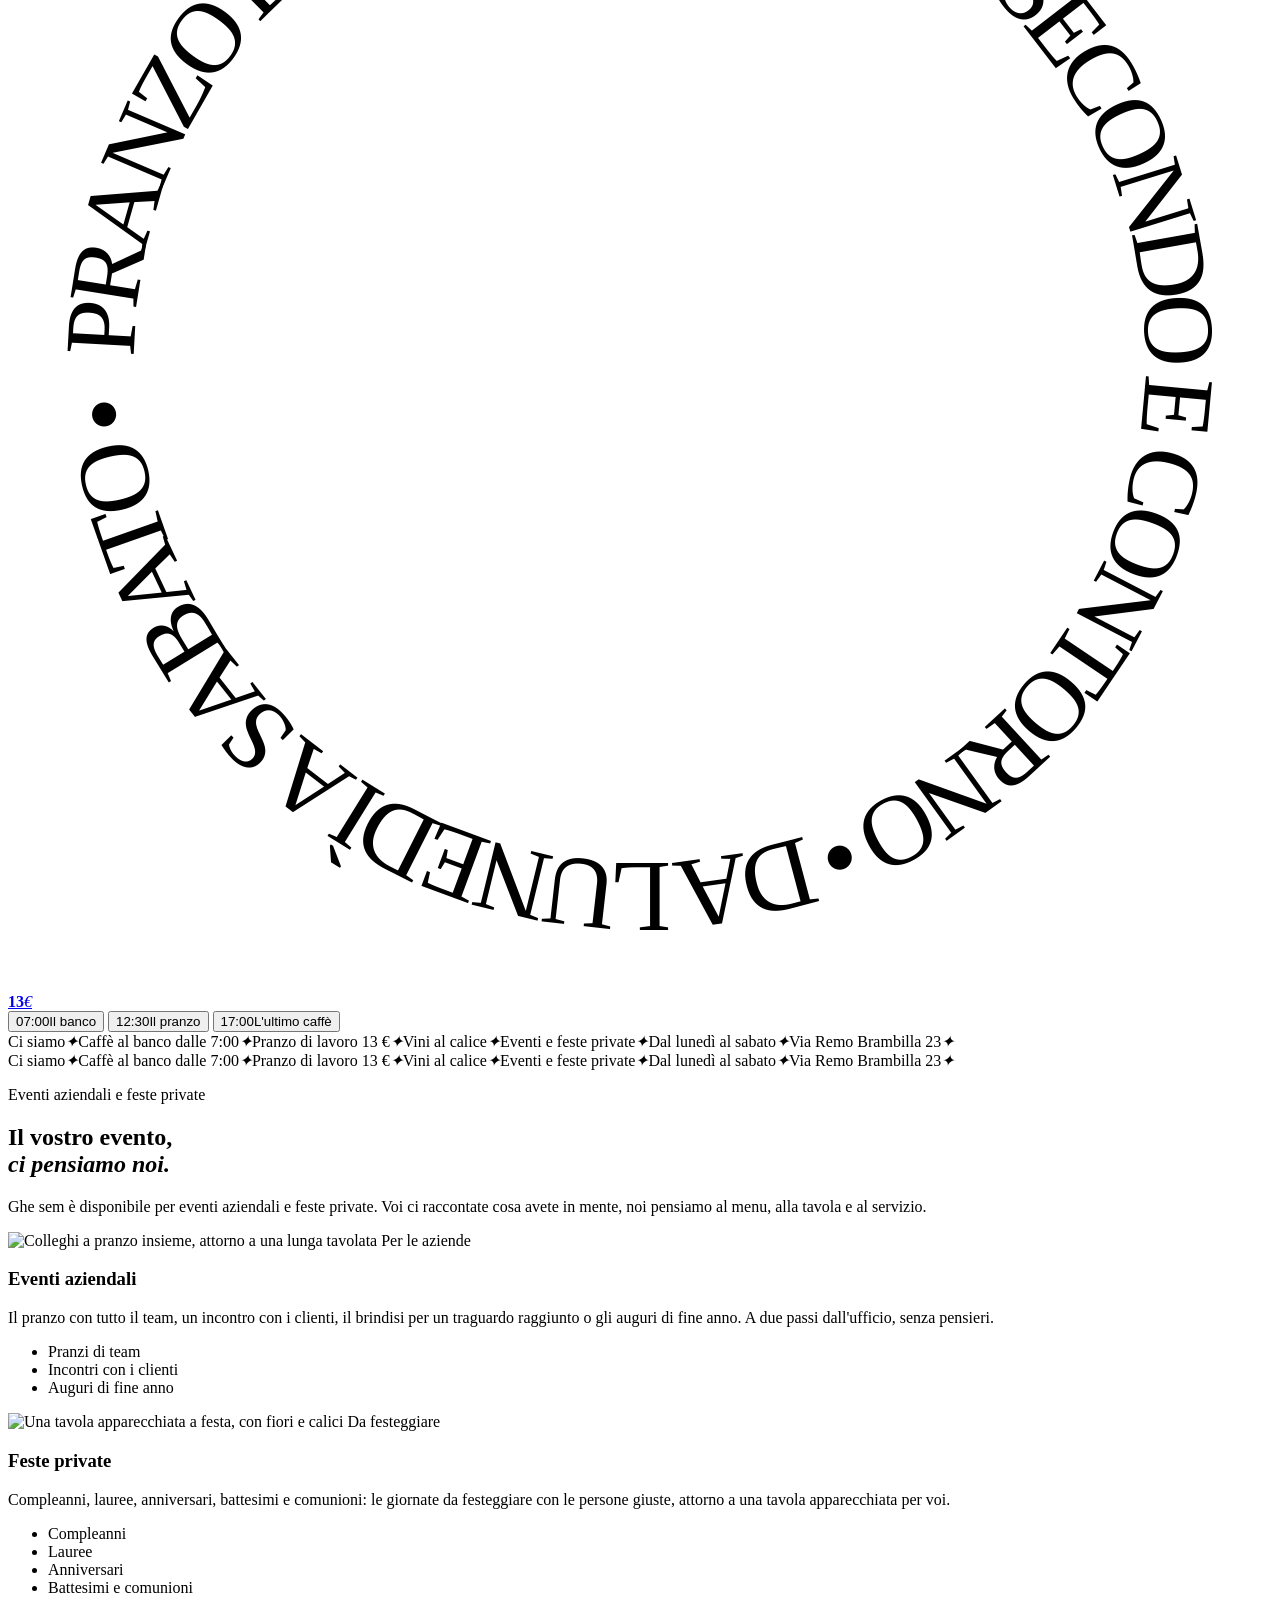
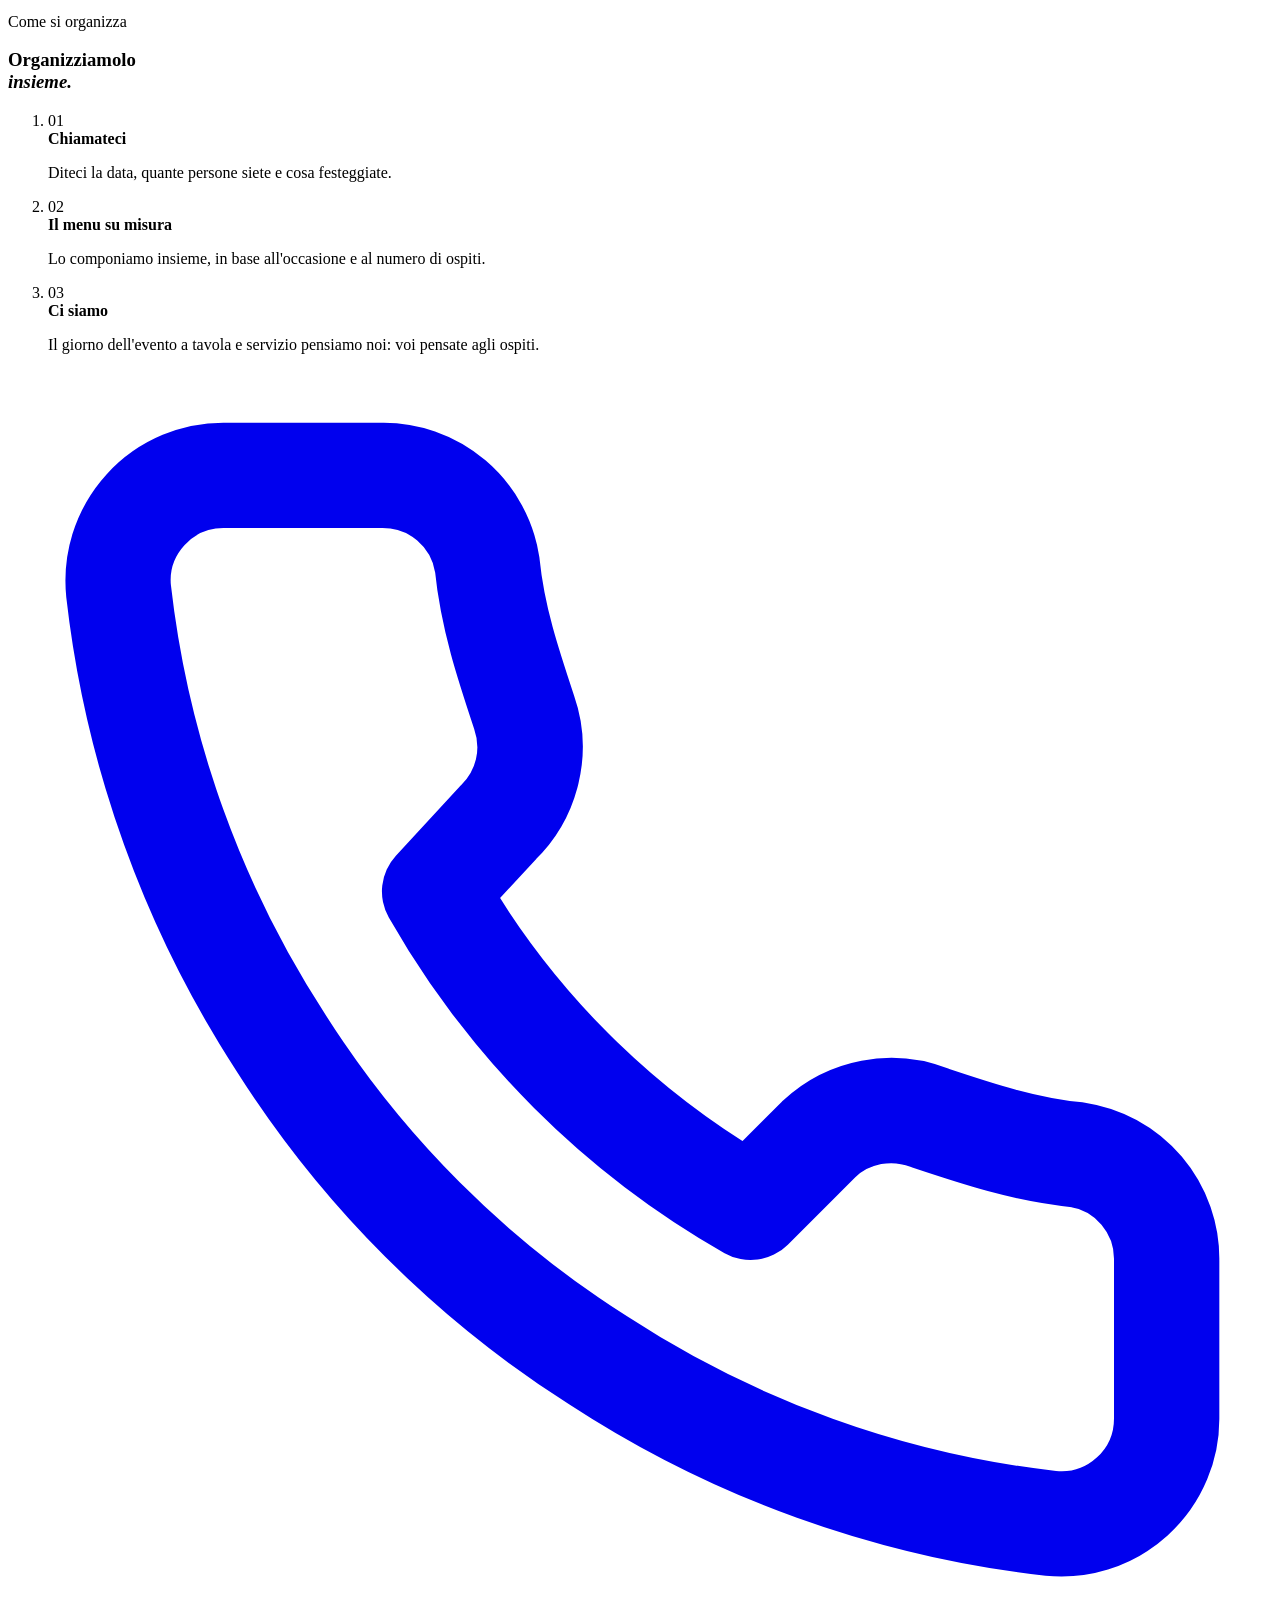
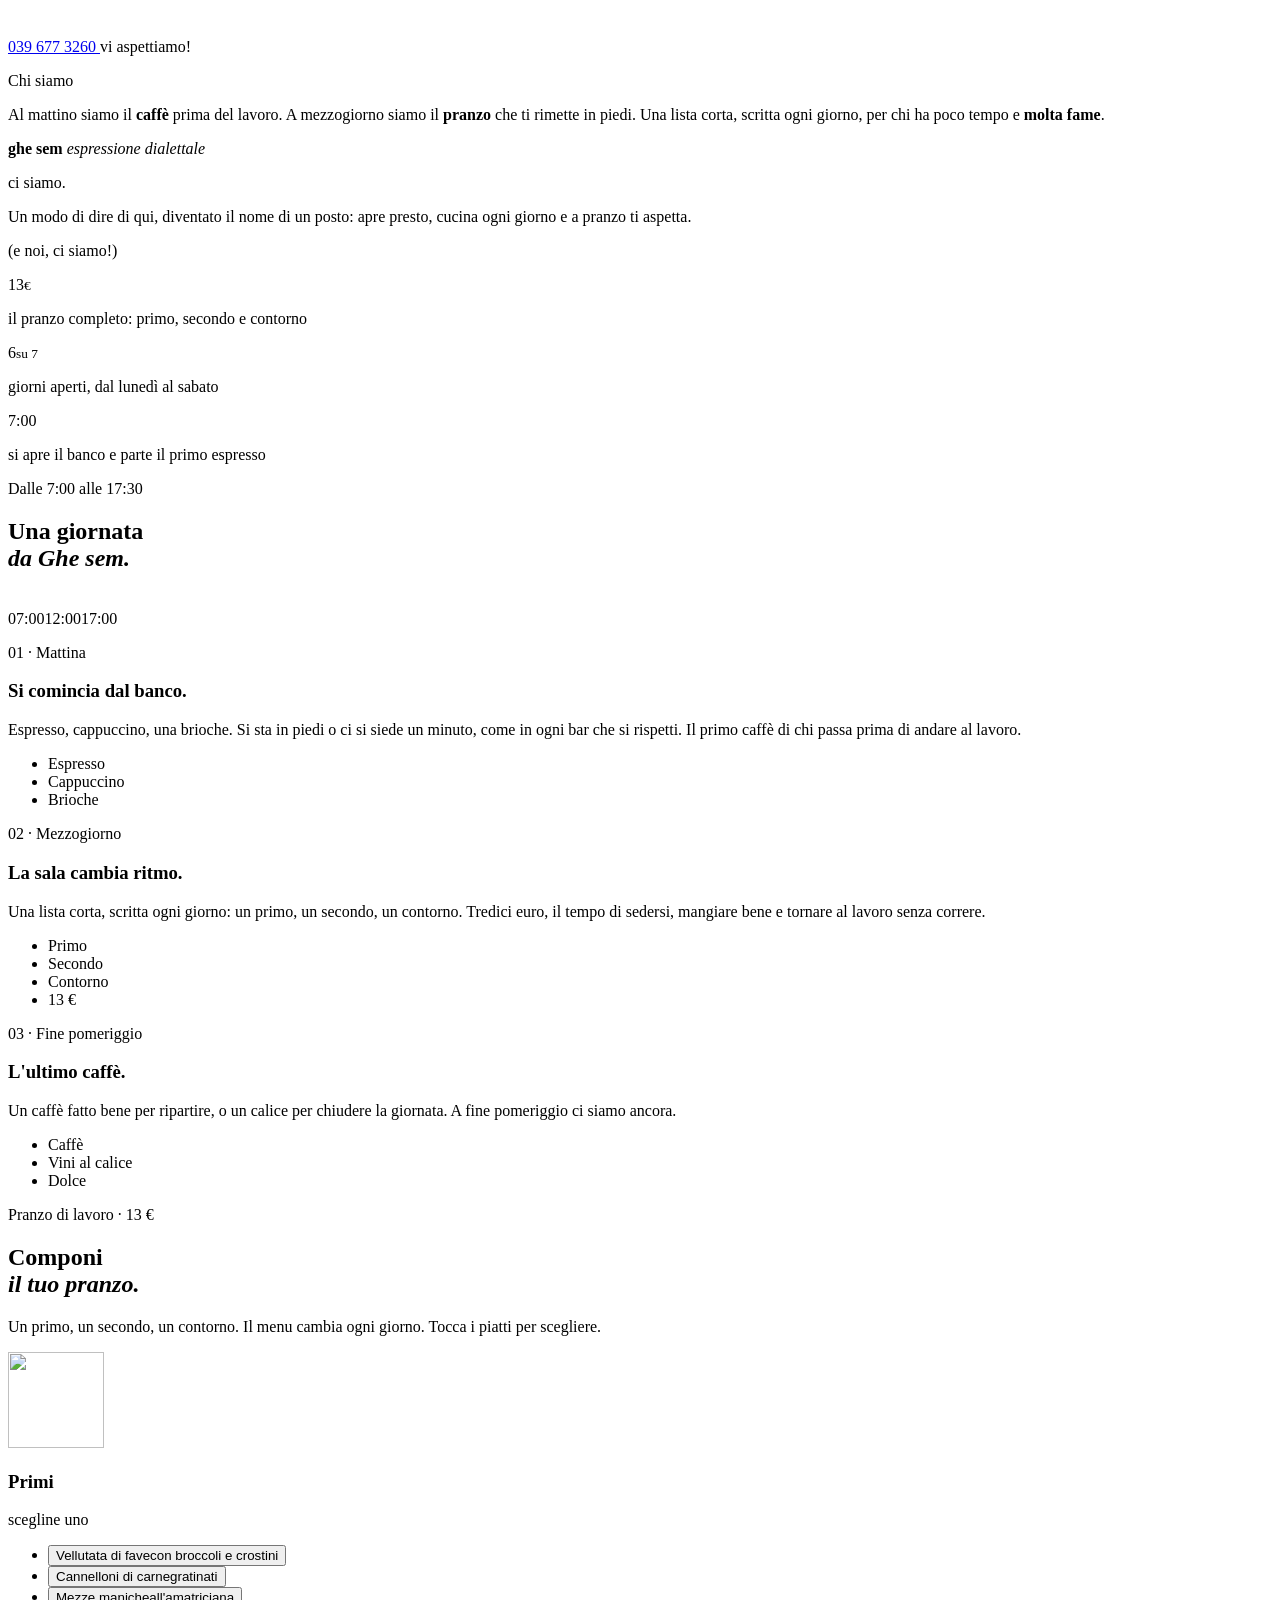
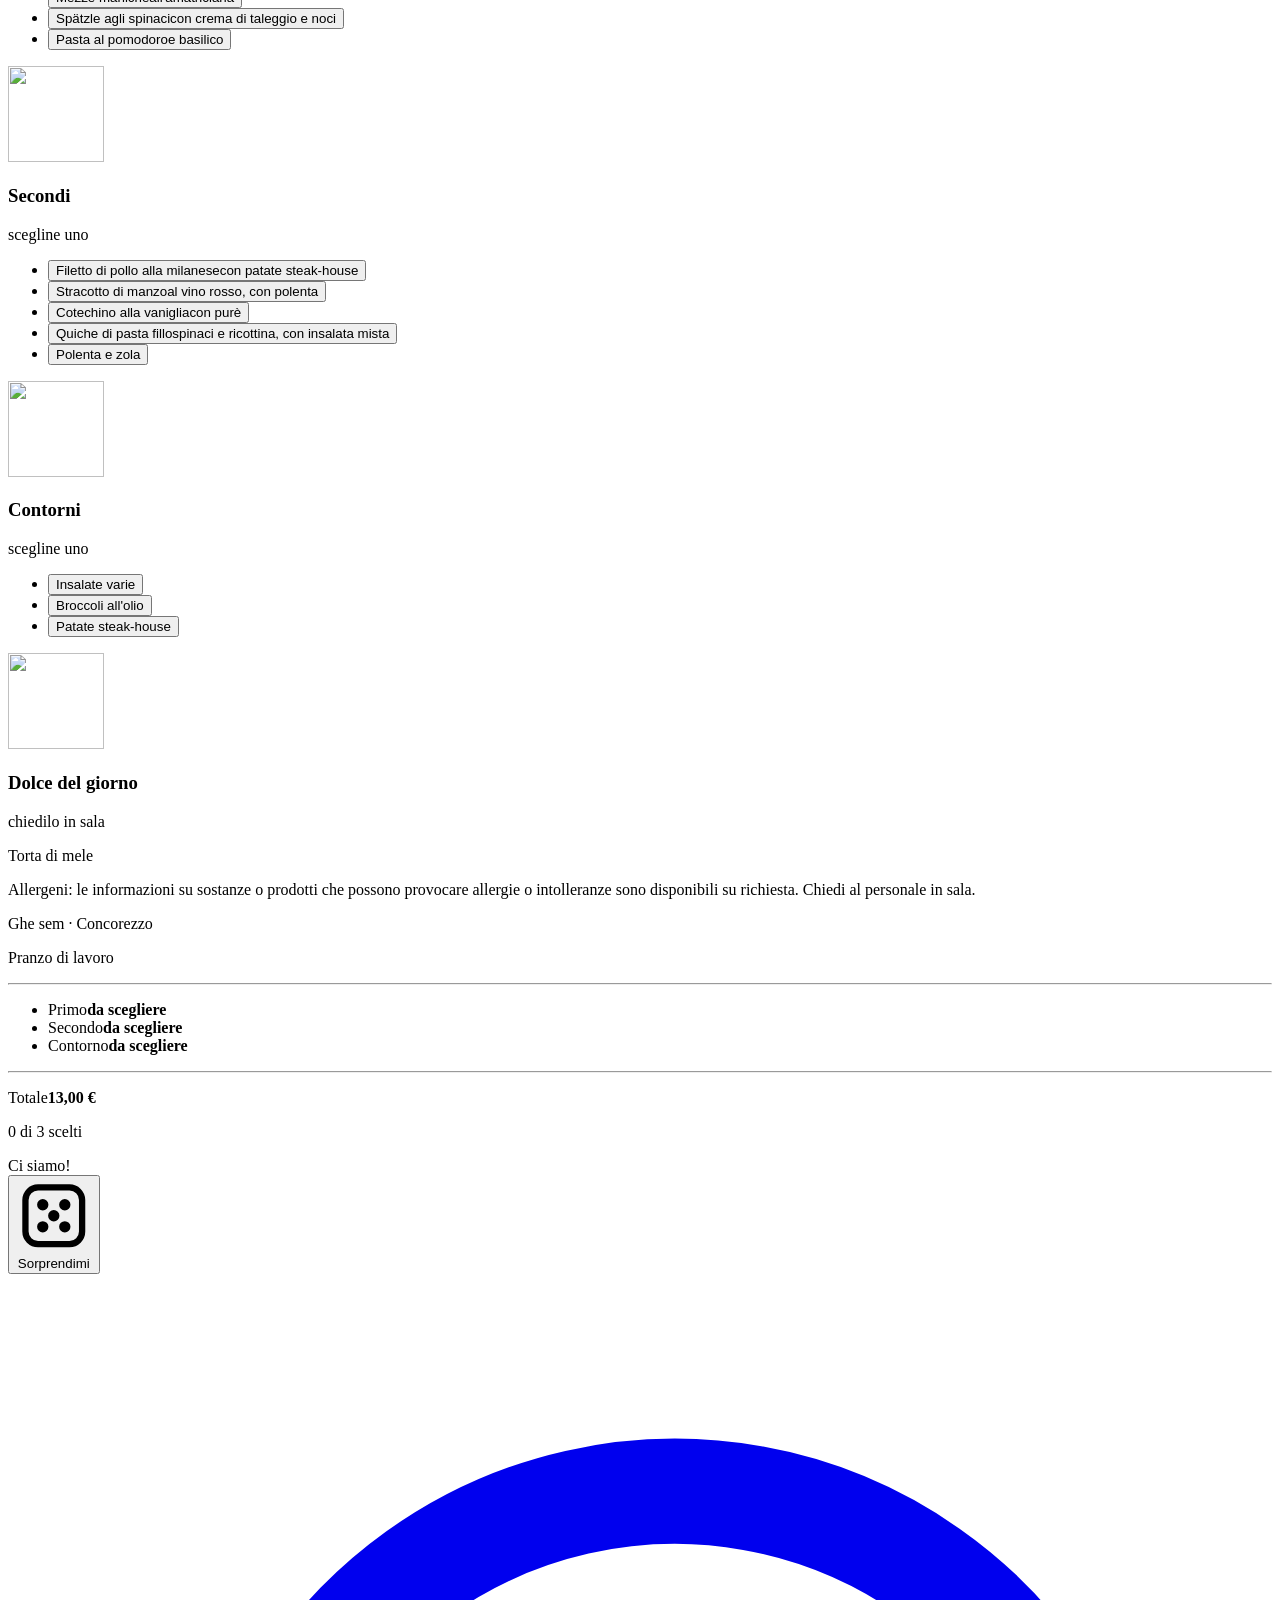
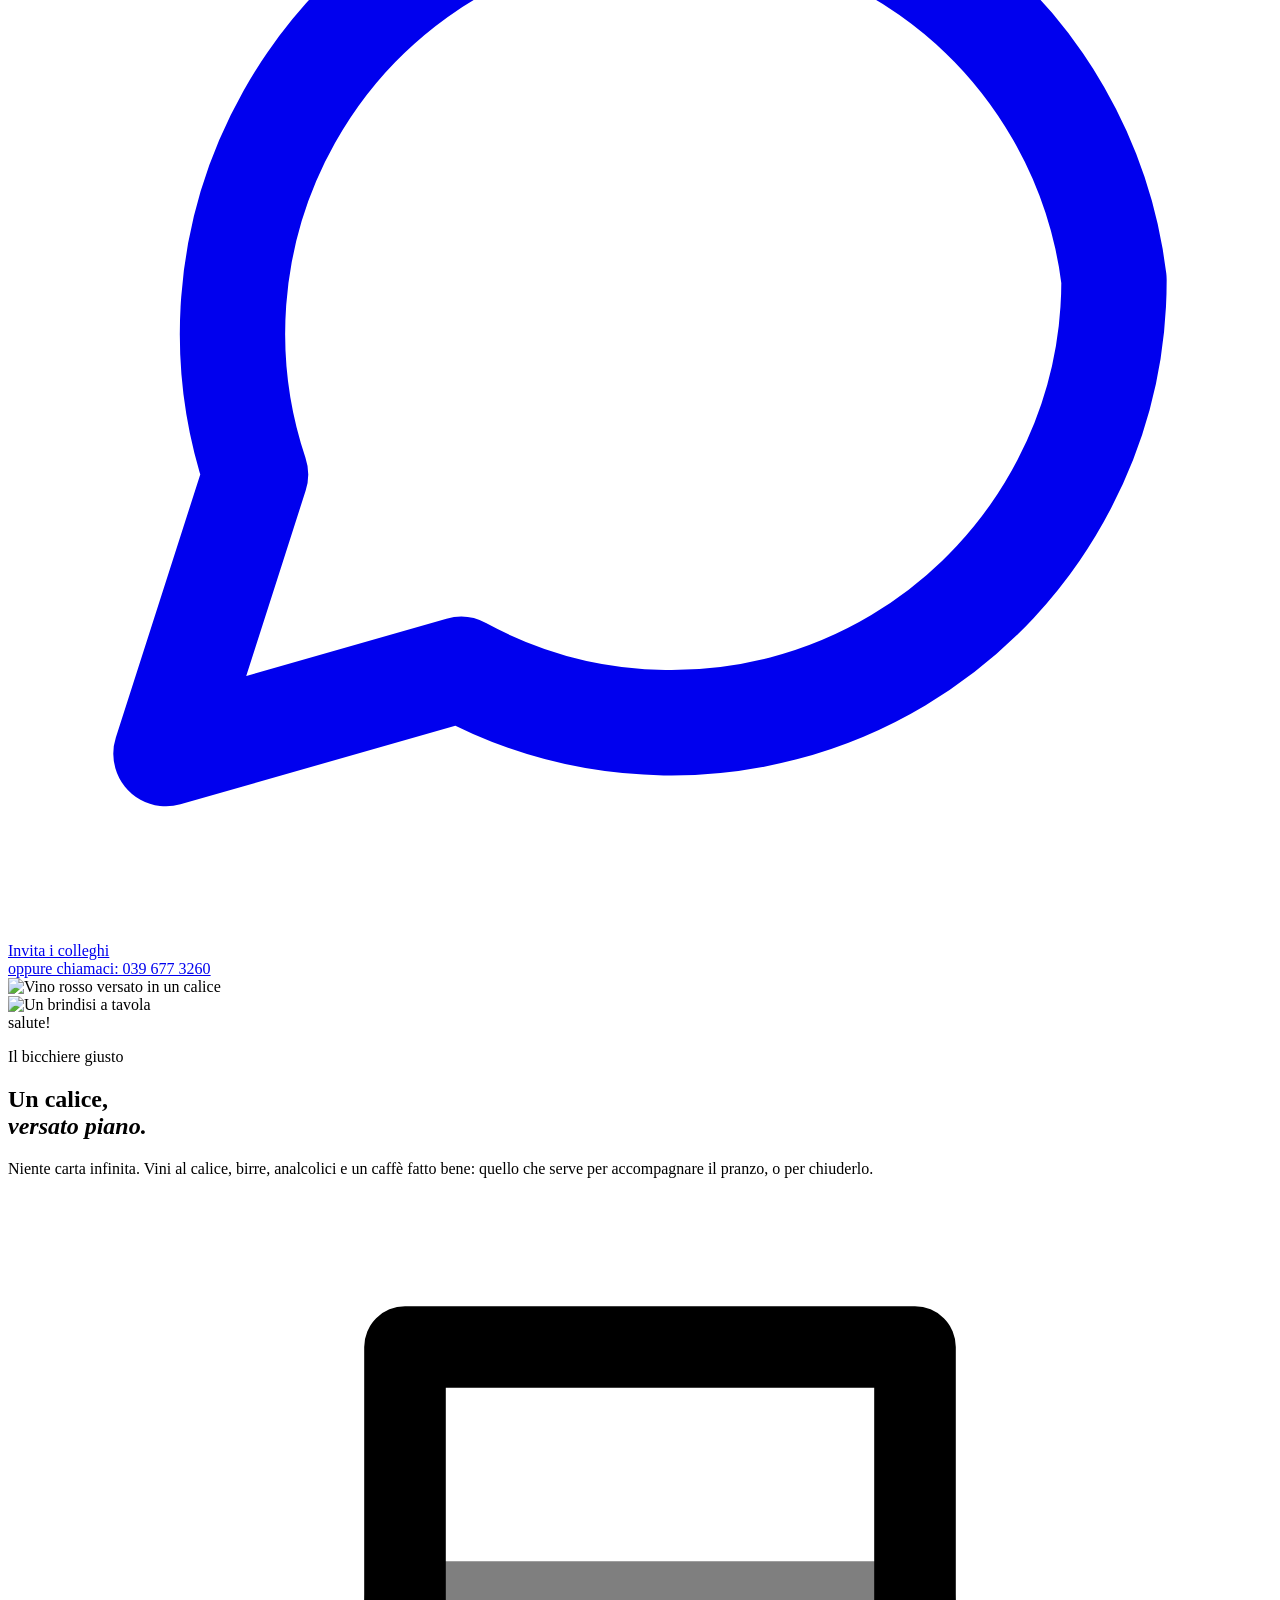
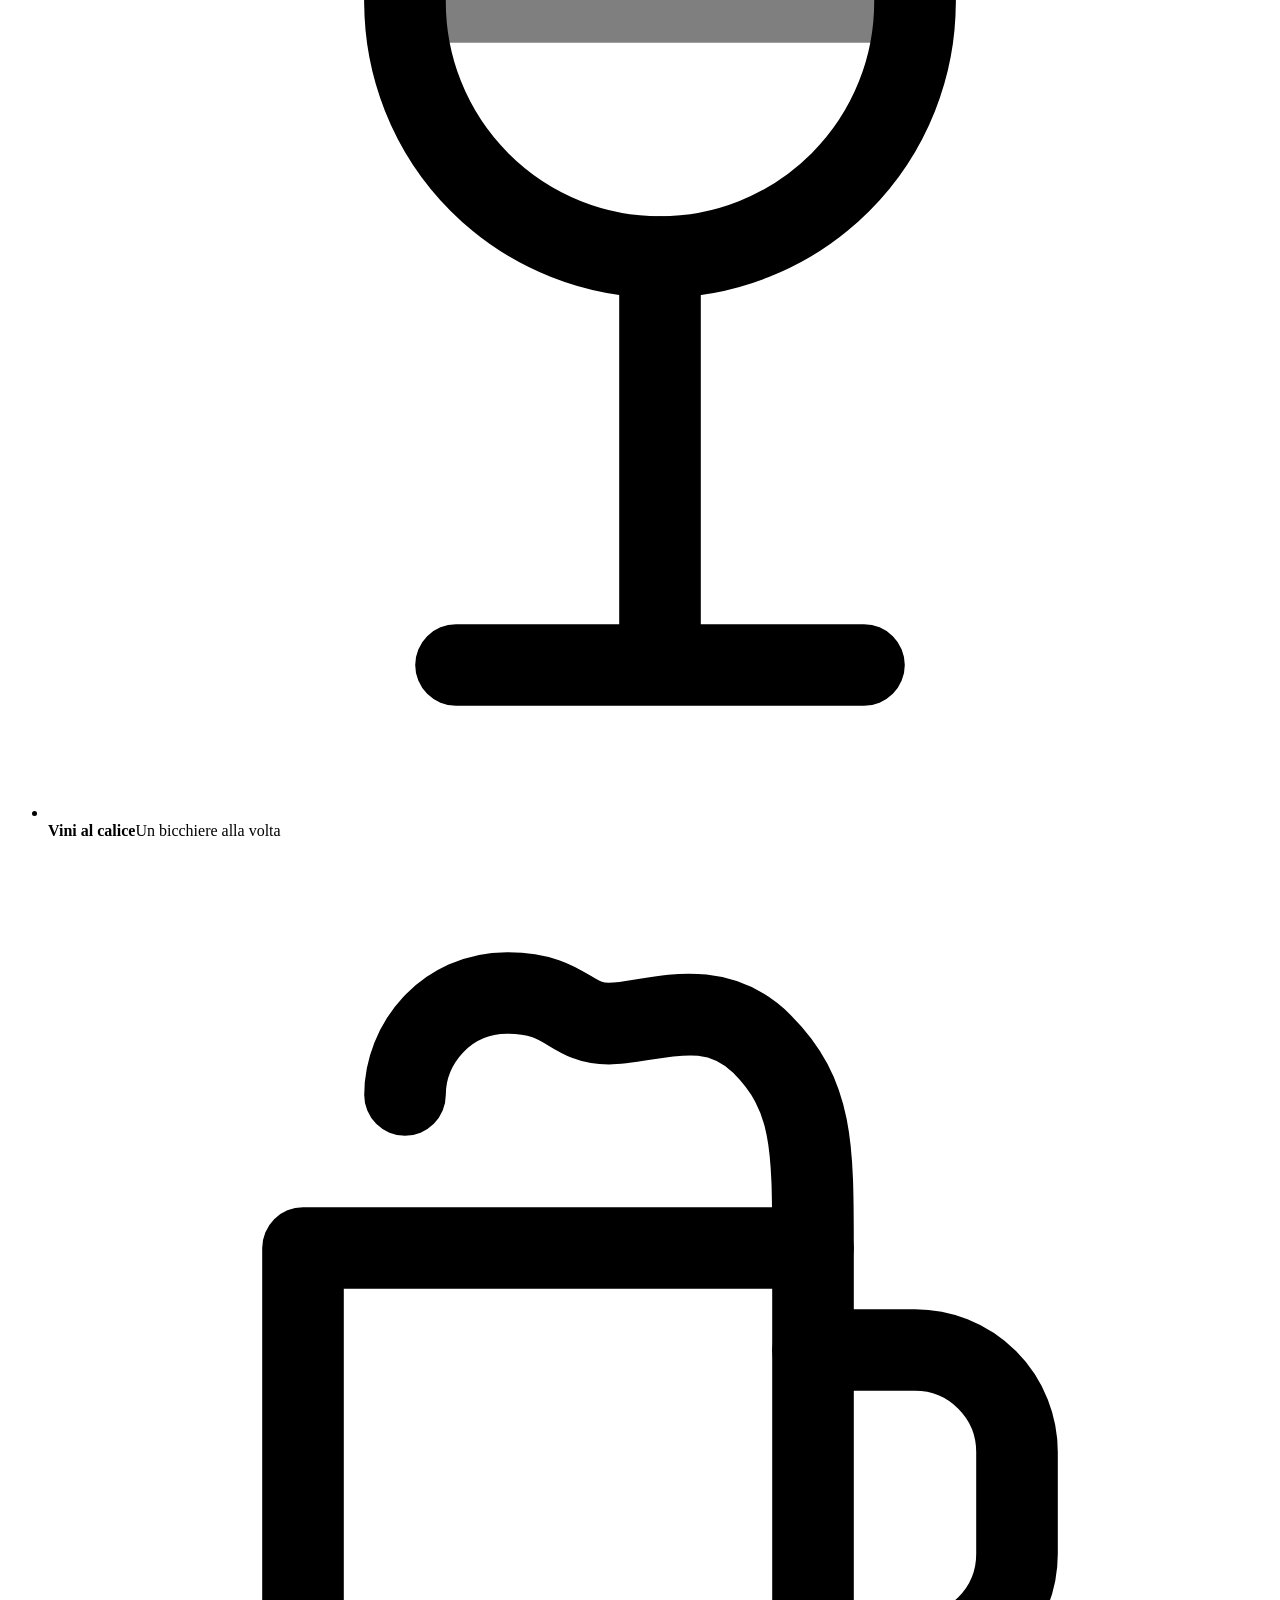
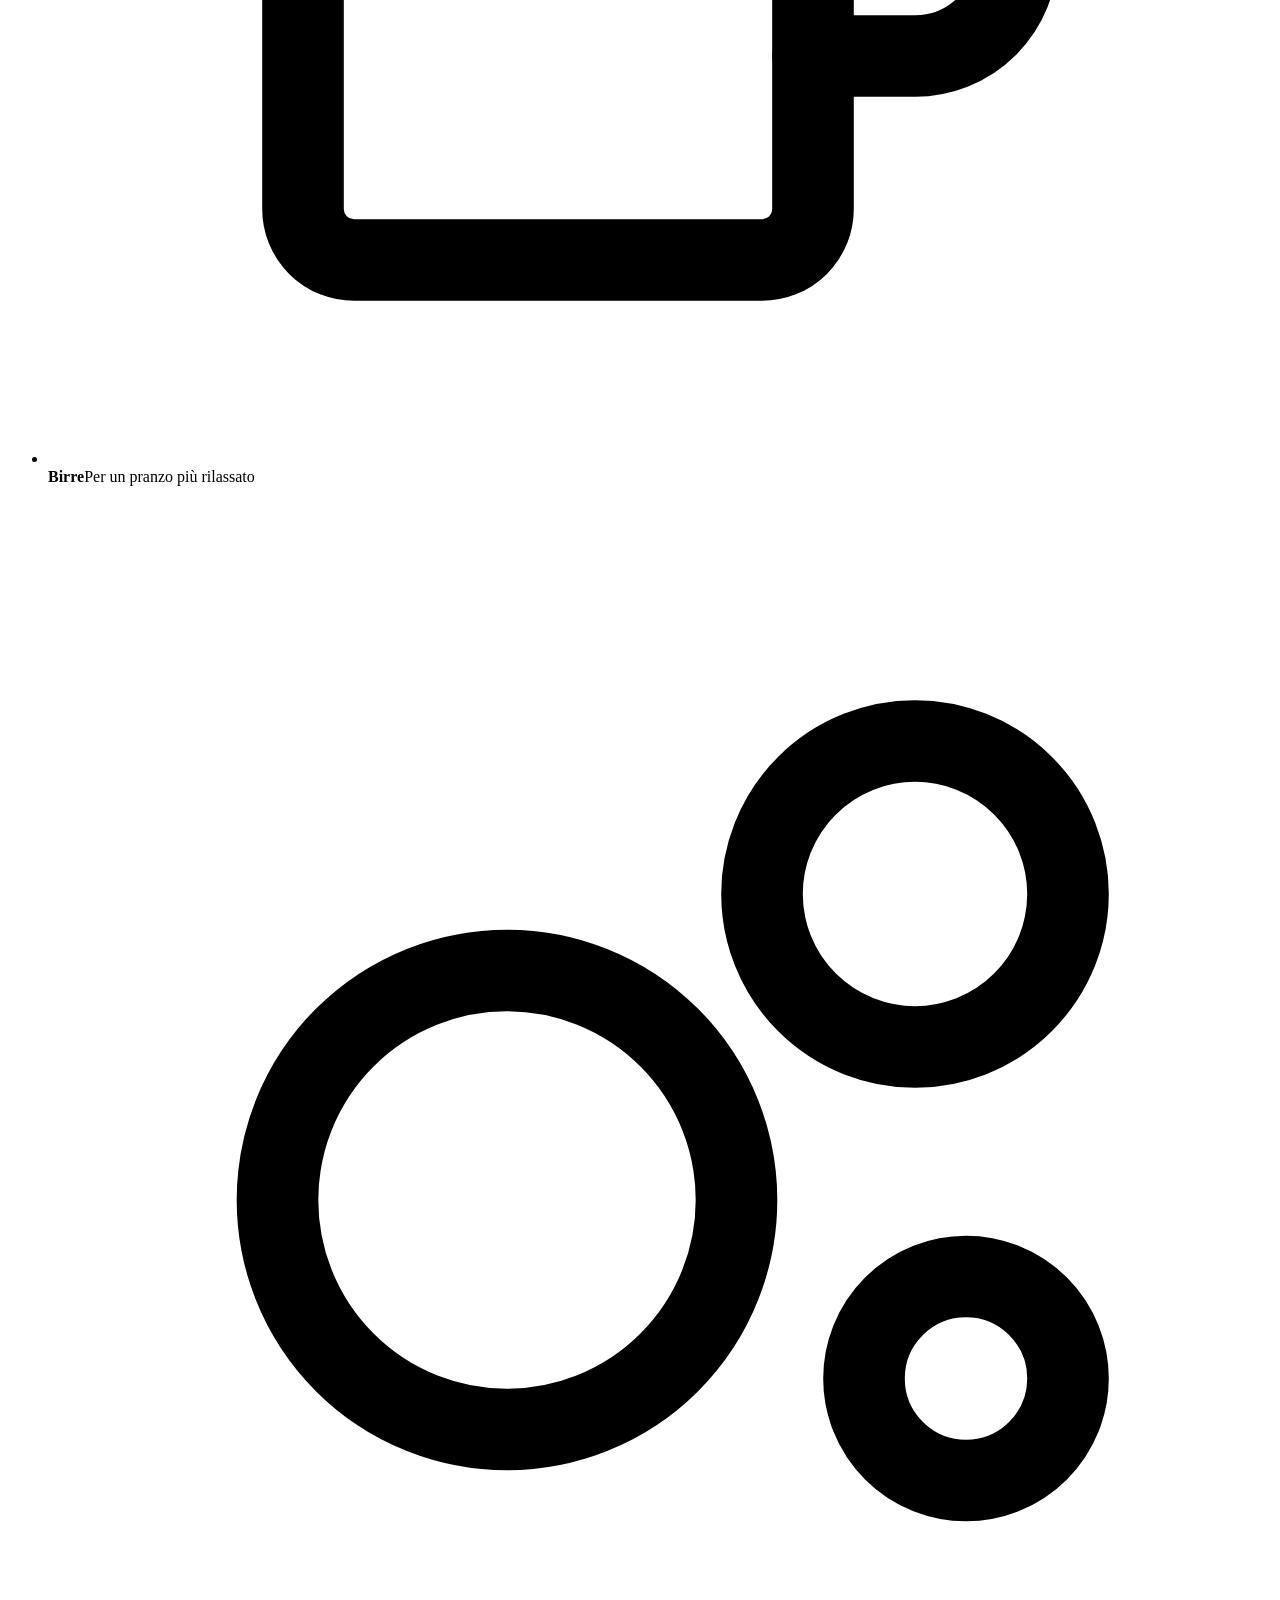
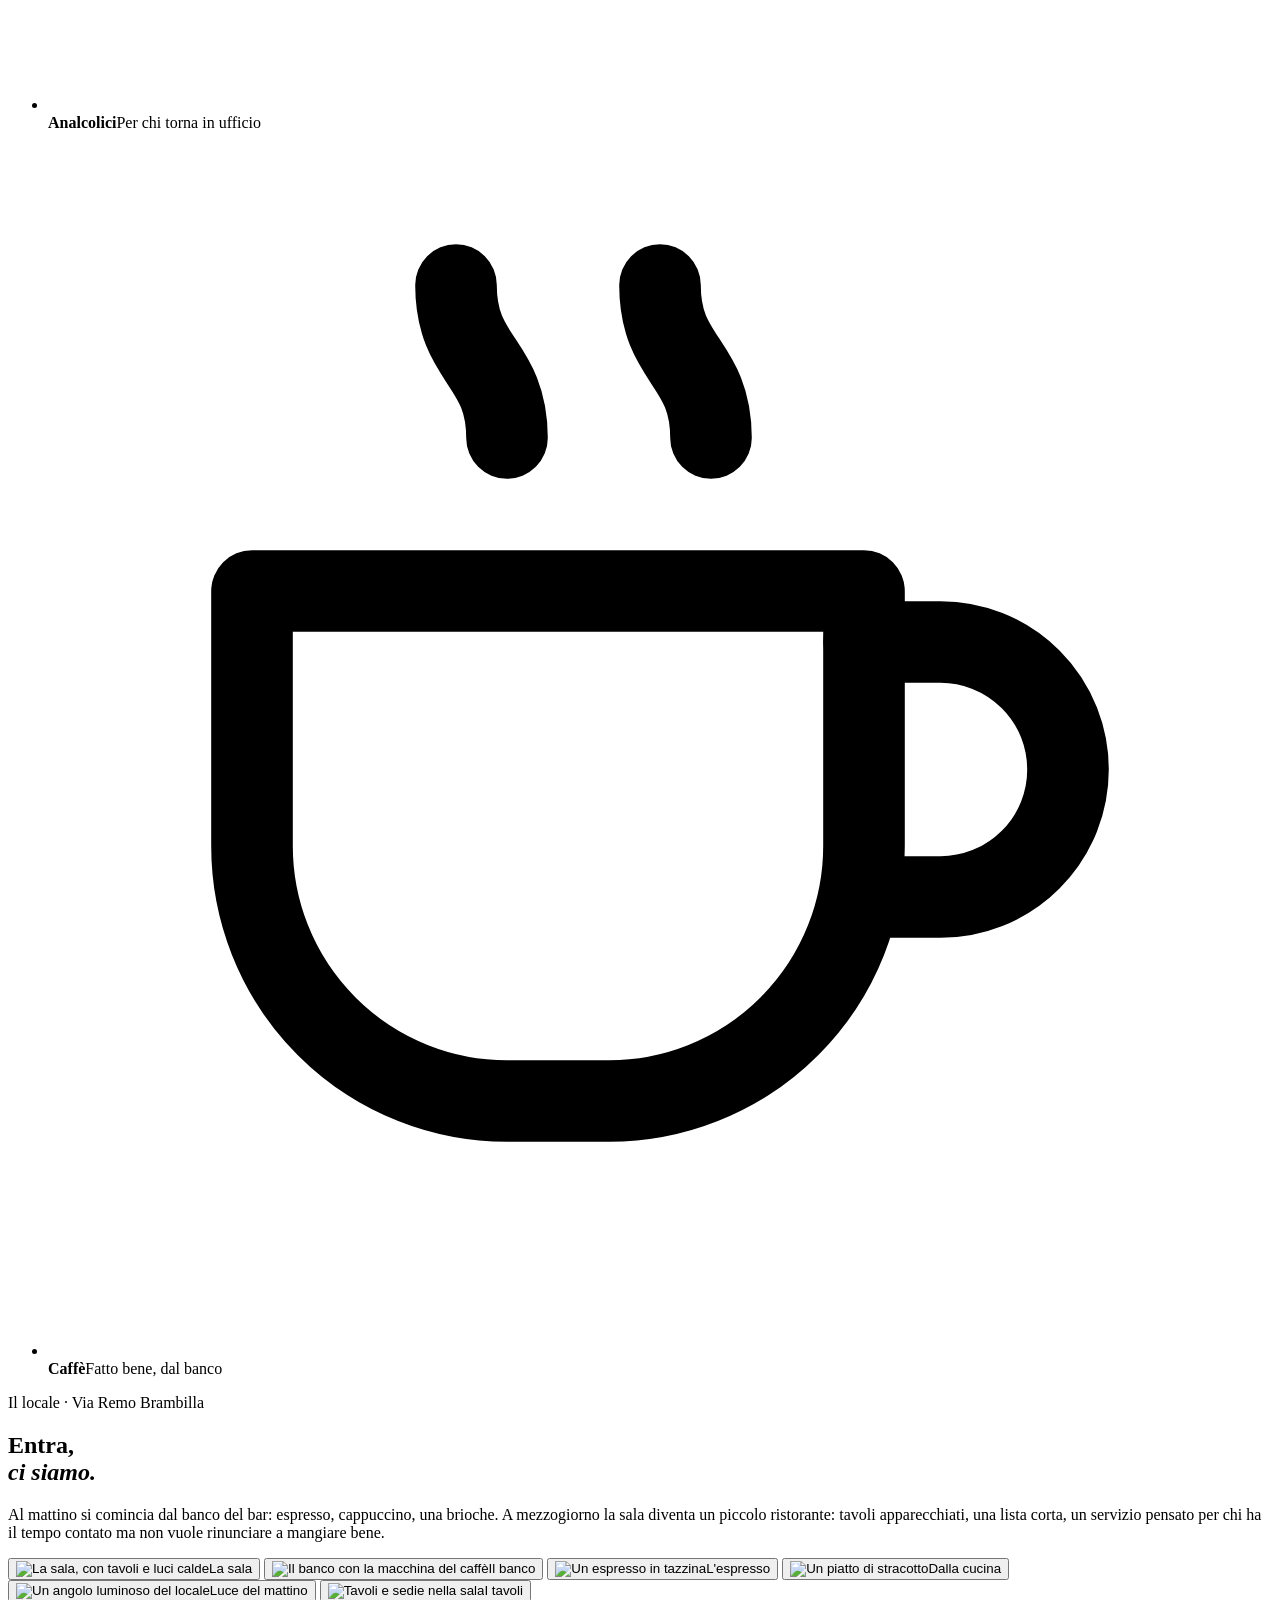
==== commit d702c0fa: "P.IVA di Ghe Sem Snc; favicon col logo intero, più favicon.ico e 192px per Google Co-Authored-By: Cl" ====
--- a/index.html
+++ b/index.html
@@ -19,6 +19,8 @@
 <meta property="og:image:height" content="630">
 <meta name="twitter:card" content="summary_large_image">
 
+<link rel="icon" href="/favicon.ico" sizes="48x48">
+<link rel="icon" href="/favicon-192.png" sizes="192x192" type="image/png">
 <link rel="icon" href="favicon-32.png" sizes="32x32" type="image/png">
 <link rel="icon" href="favicon.svg" type="image/svg+xml">
 <link rel="apple-touch-icon" href="apple-touch-icon.png">
@@ -42,6 +44,8 @@
       "@type": ["Restaurant", "CafeOrCoffeeShop"],
       "@id": "https://www.ghesemconcorezzo.it/#locale",
       "name": "Ghe sem",
+      "legalName": "Ghe Sem Snc",
+      "vatID": "IT09531710961",
       "alternateName": "Ghe sem Concorezzo",
       "description": "Bar e bistrot a Concorezzo: caffè al banco dalle 7:00, pranzo di lavoro a 13 € con primo, secondo e contorno dal lunedì al sabato, vini al calice, eventi aziendali e feste private.",
       "url": "https://www.ghesemconcorezzo.it/",
@@ -574,7 +578,7 @@
         </div>
       </div>
     </div>
-    <p class="foot-legal">© <span id="year">2026</span> Ghe sem Concorezzo · <a href="privacy.html">Privacy e cookie</a> · Foto segnaposto da Unsplash, da sostituire con quelle del locale</p>
+    <p class="foot-legal">© <span id="year">2026</span> Ghe Sem Snc · P.IVA 09531710961 · <a href="privacy.html">Privacy e cookie</a> · Foto segnaposto da Unsplash, da sostituire con quelle del locale</p>
   </div>
 </footer>
 
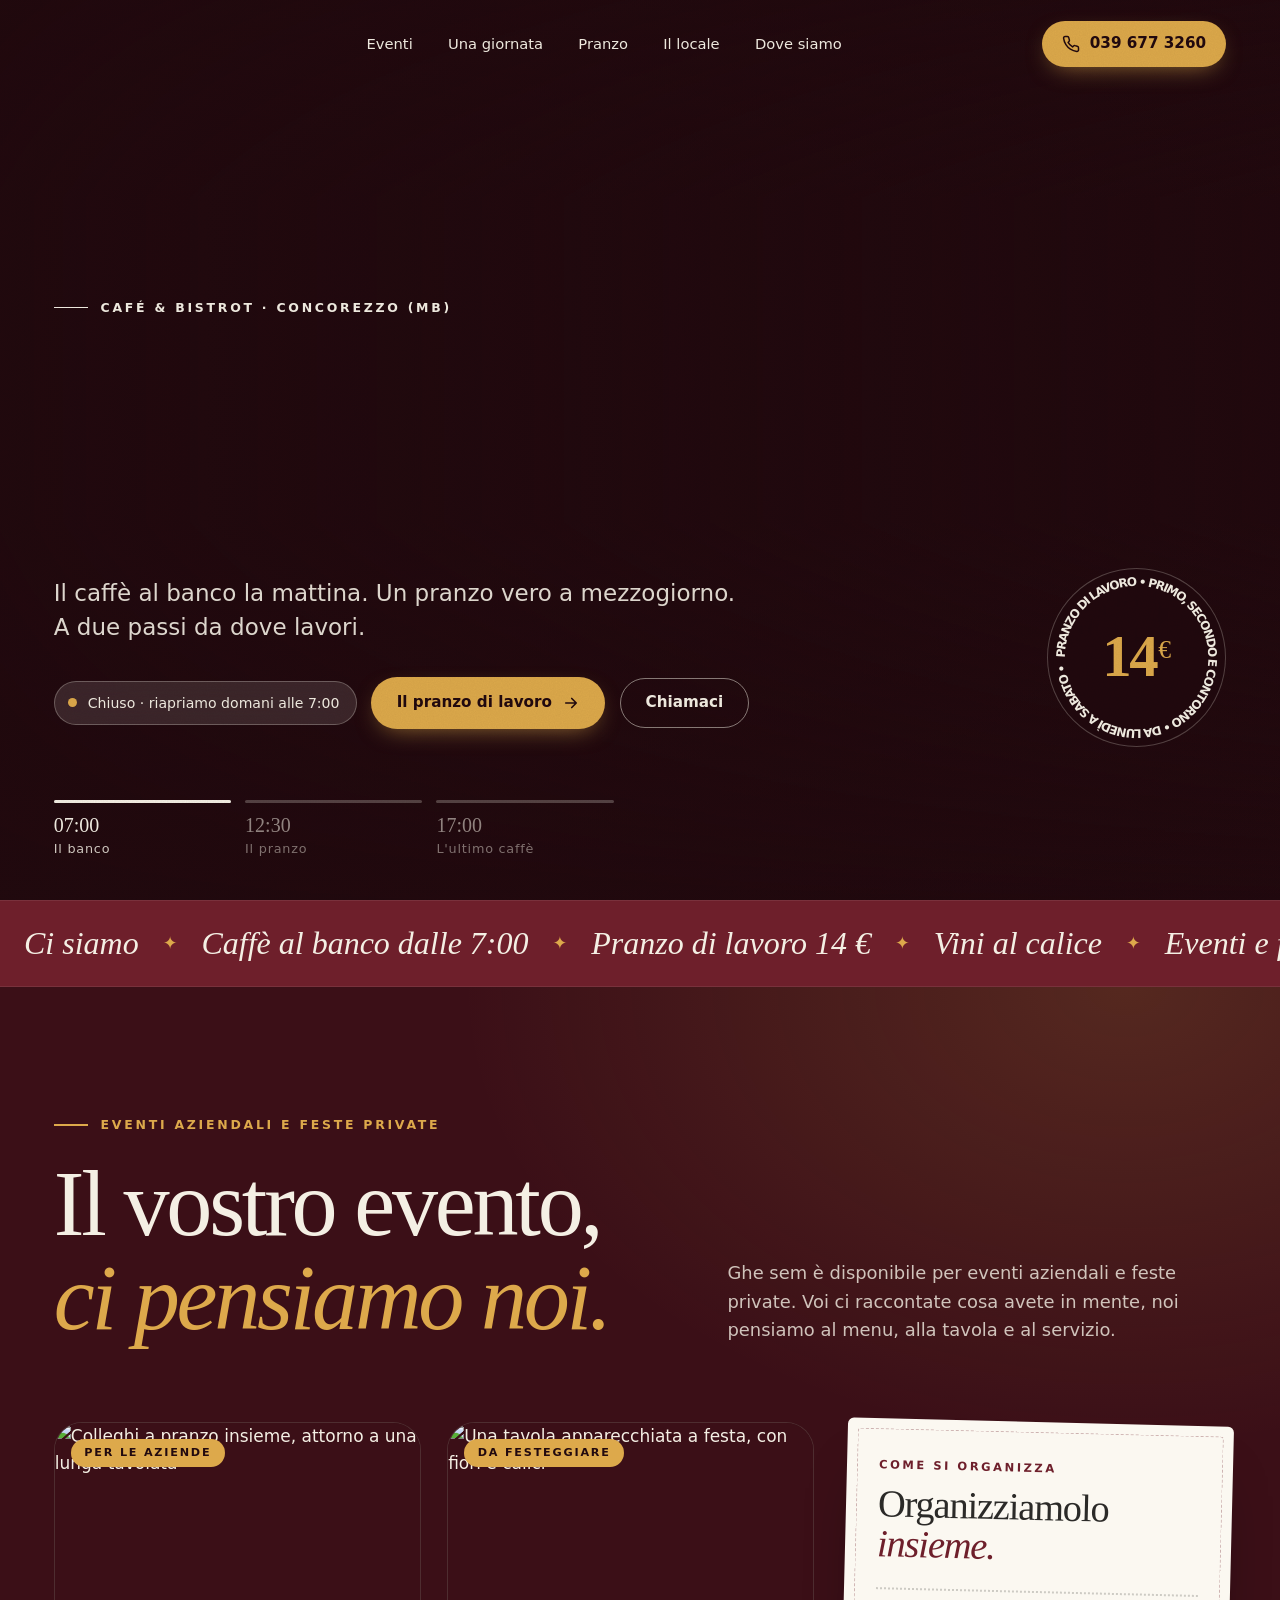
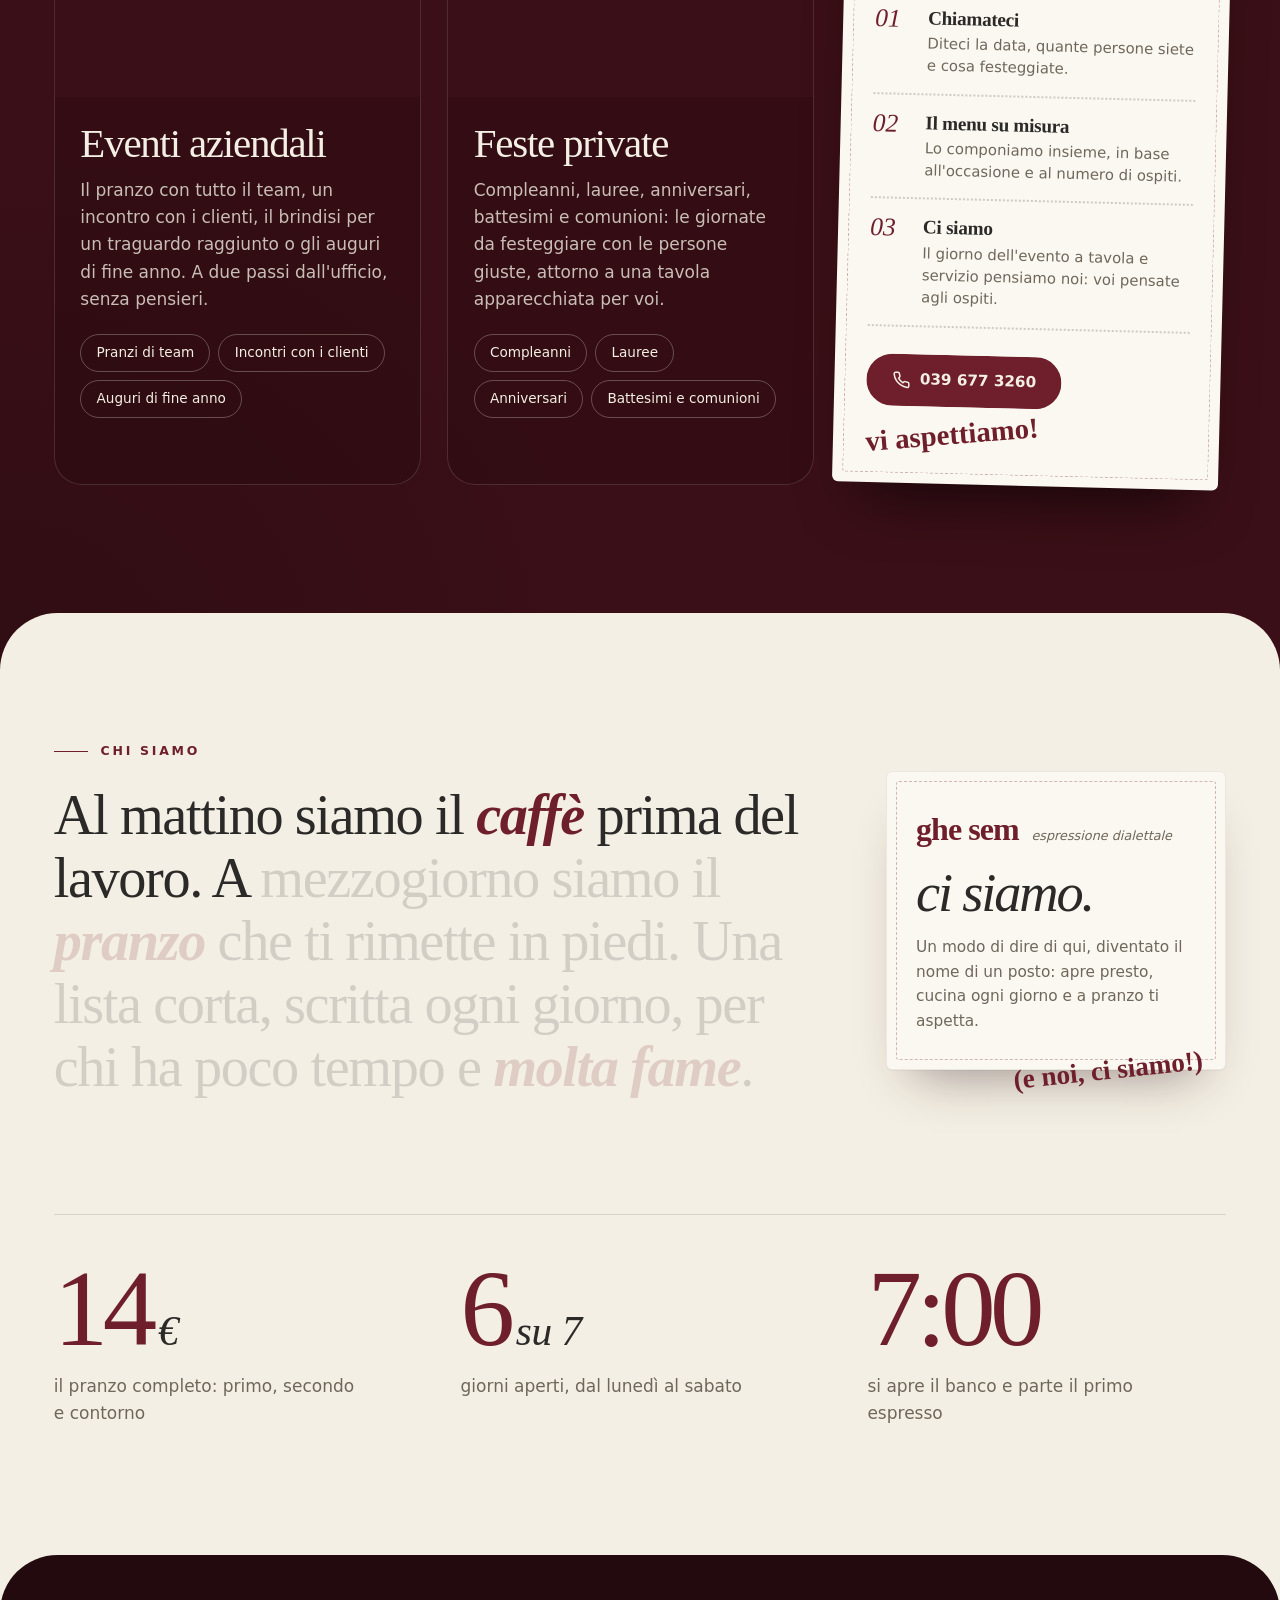
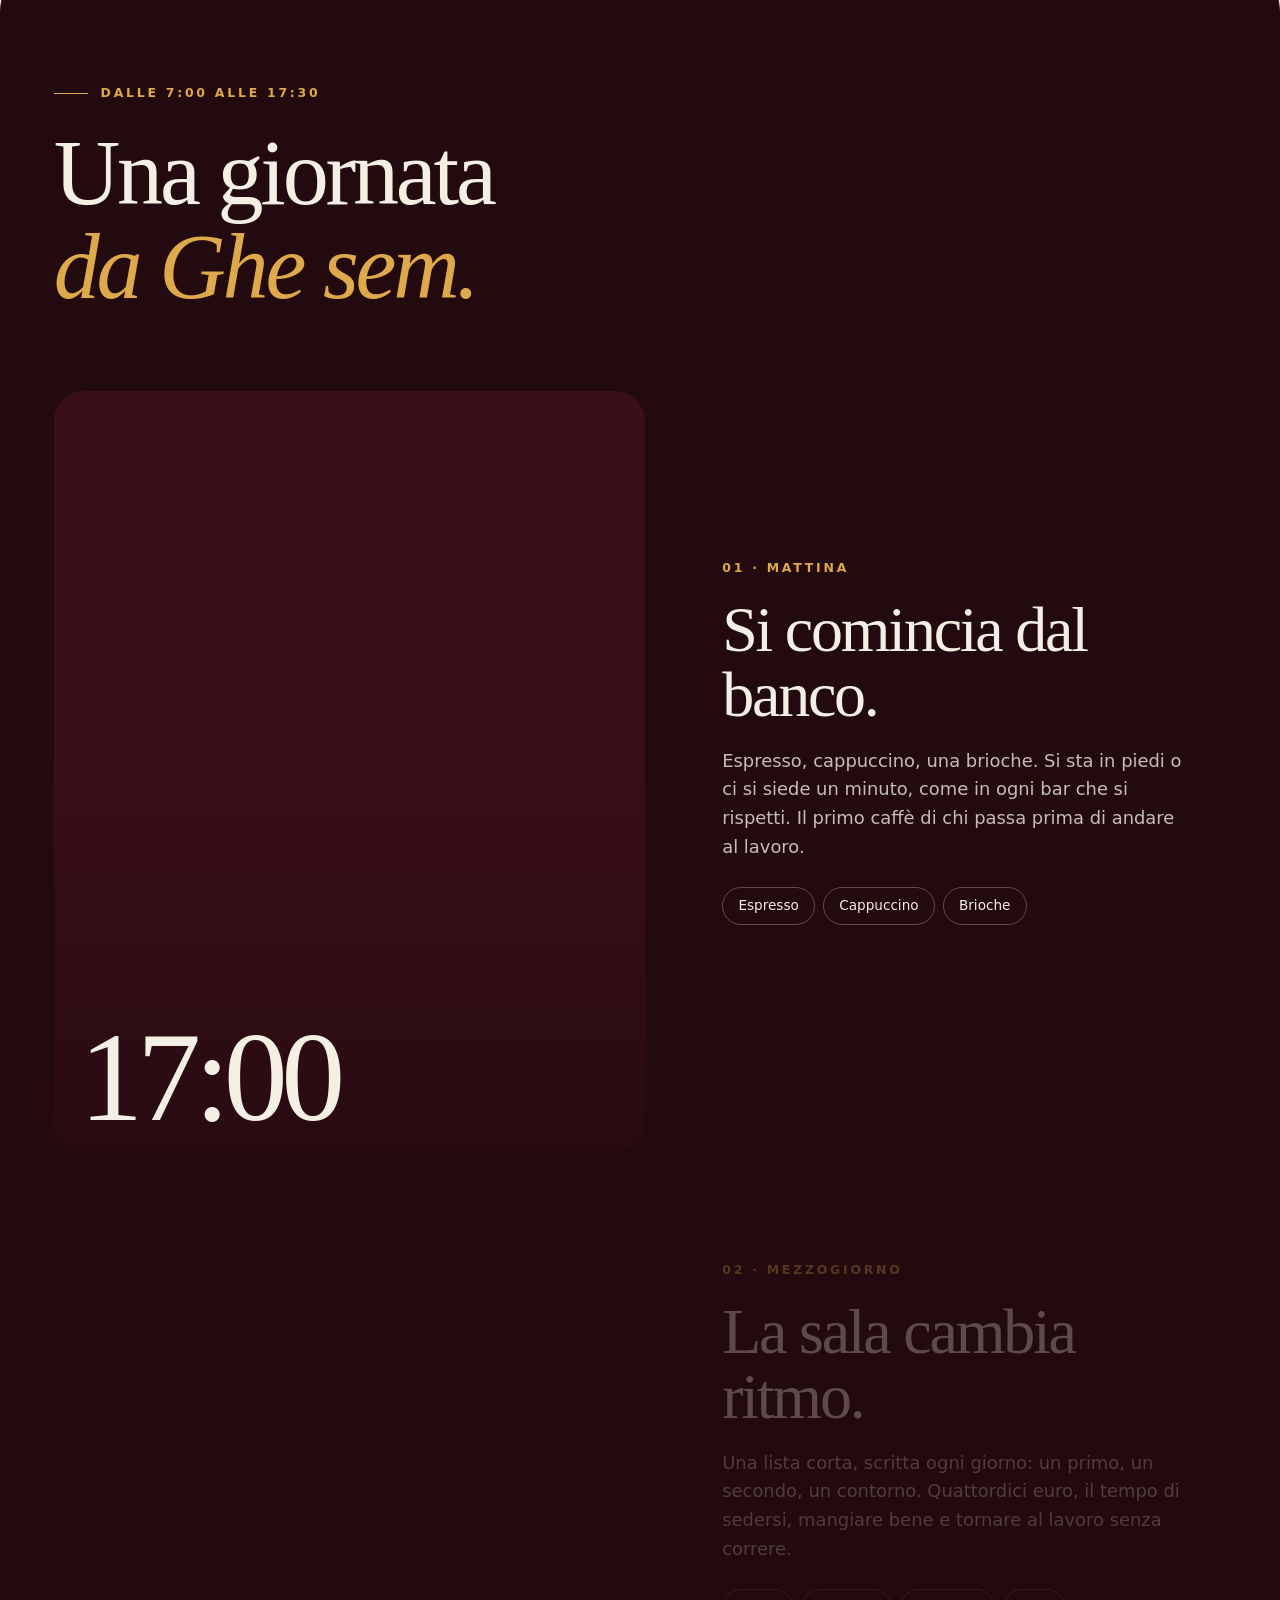
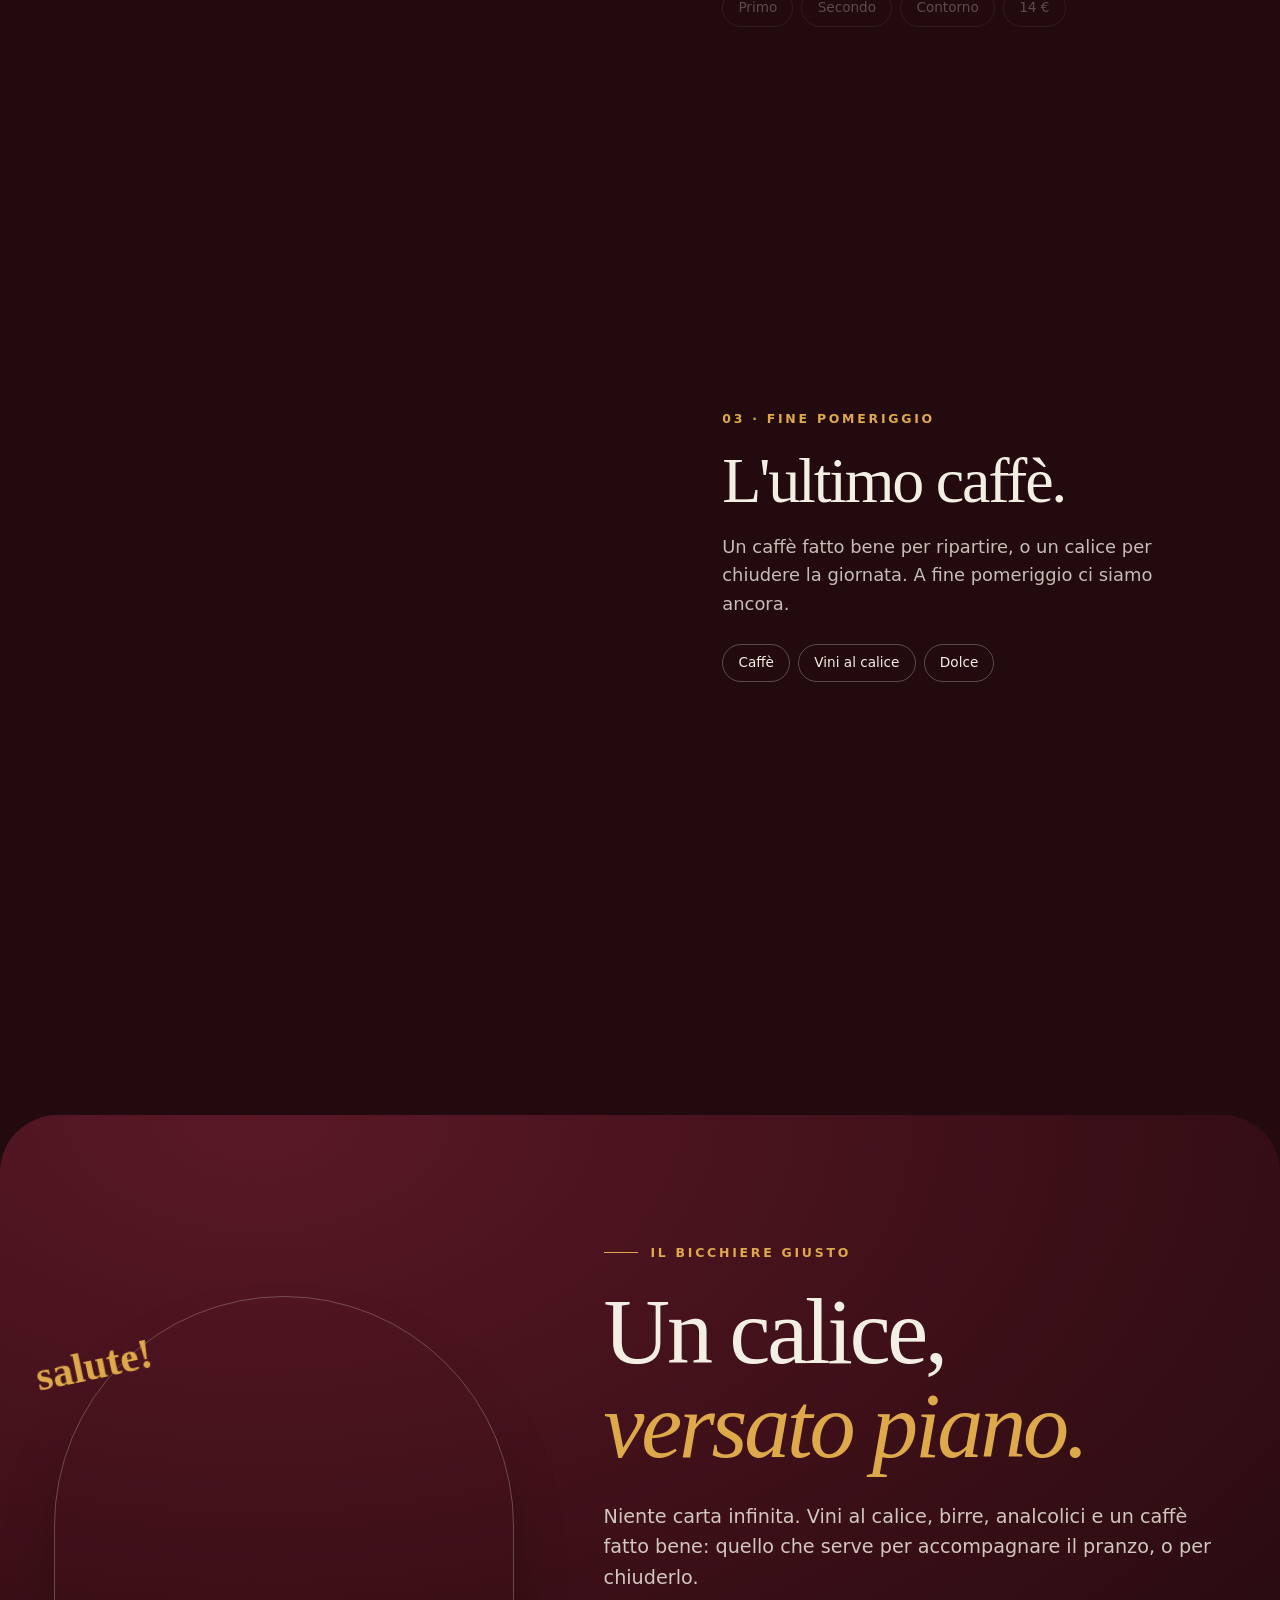
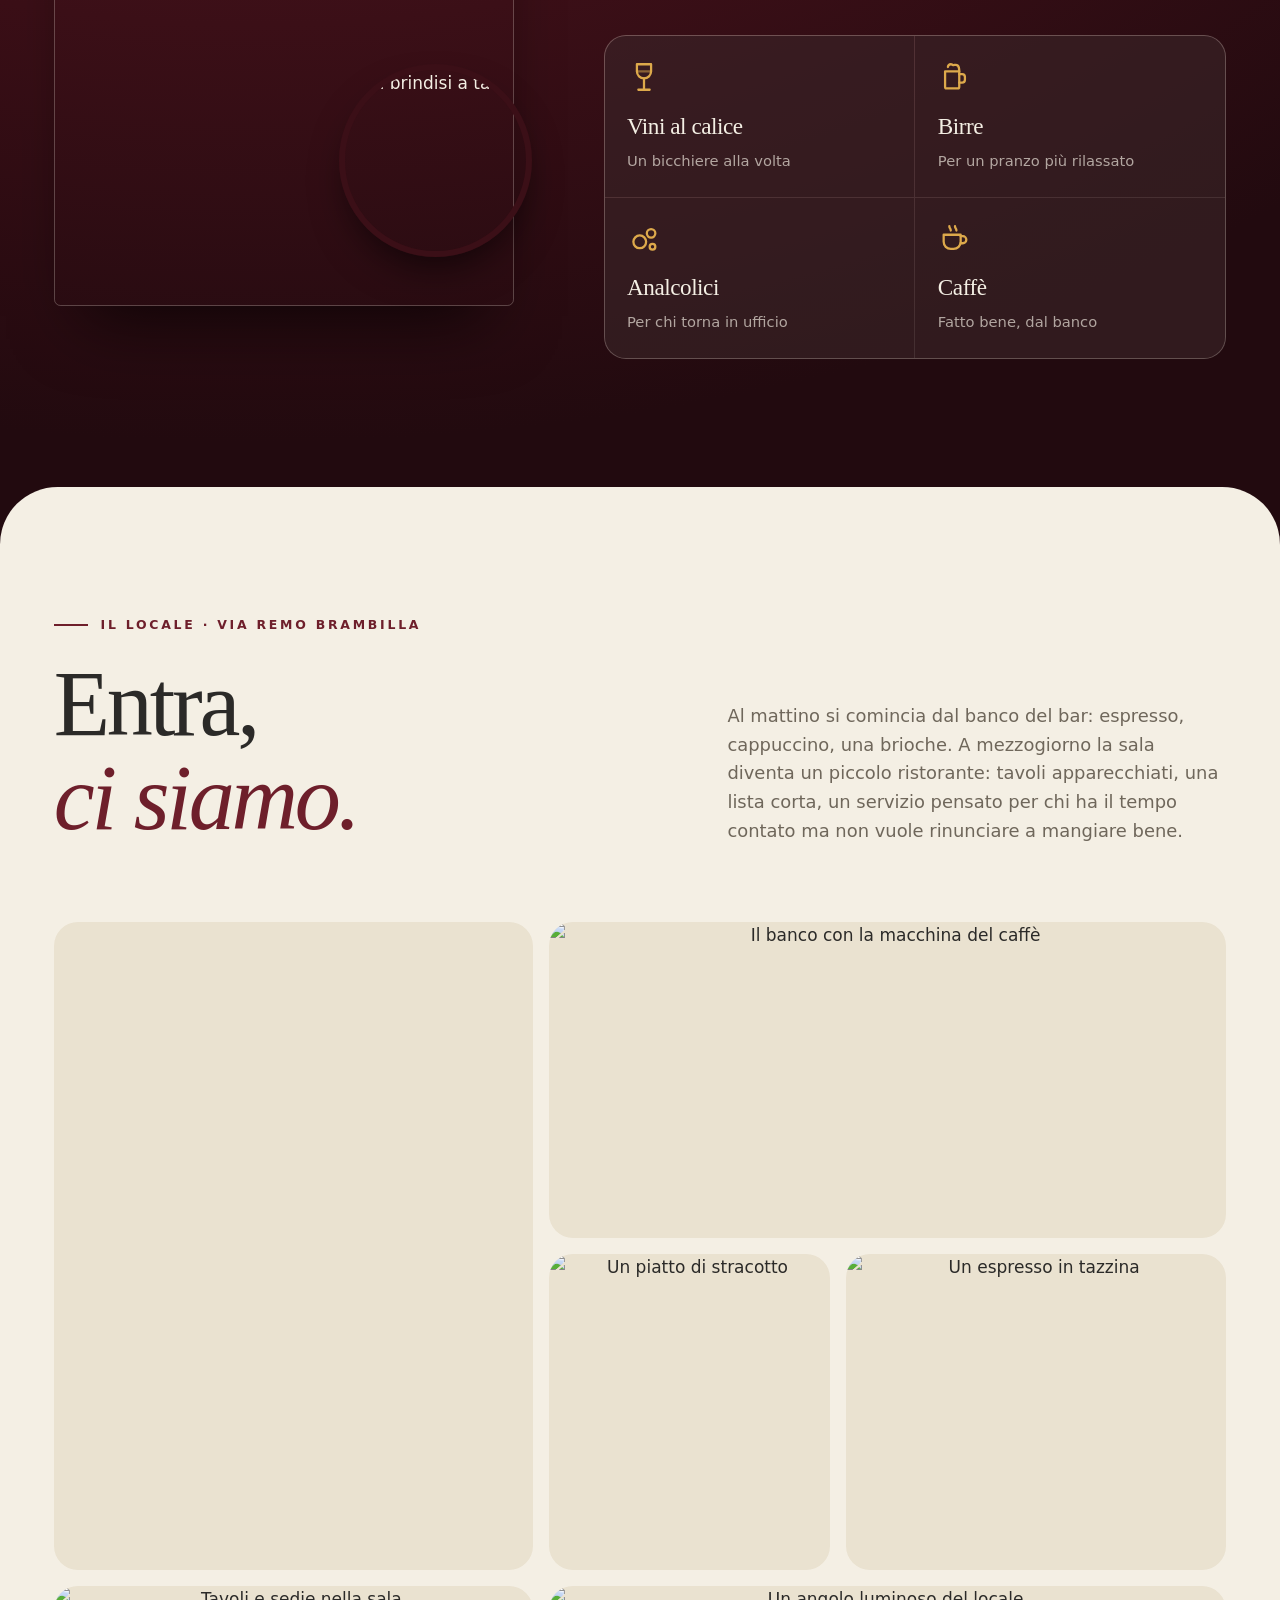
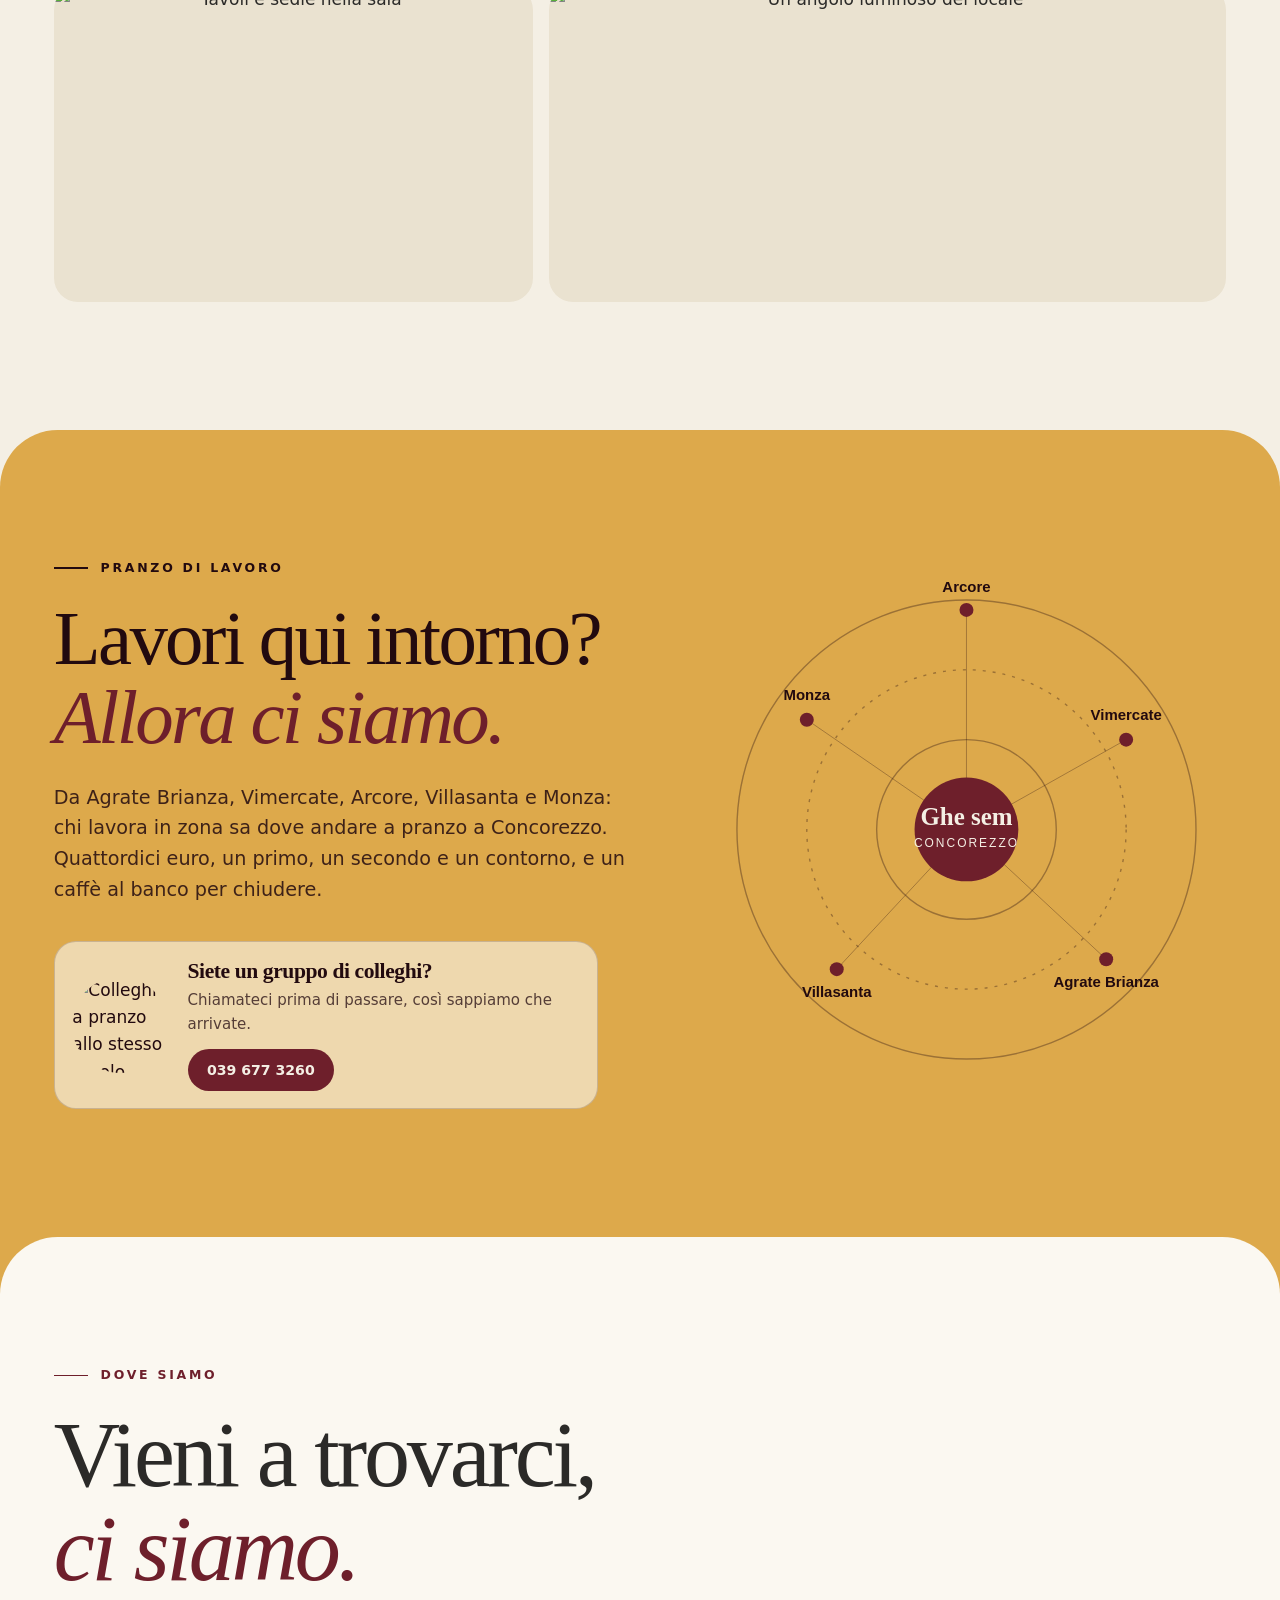
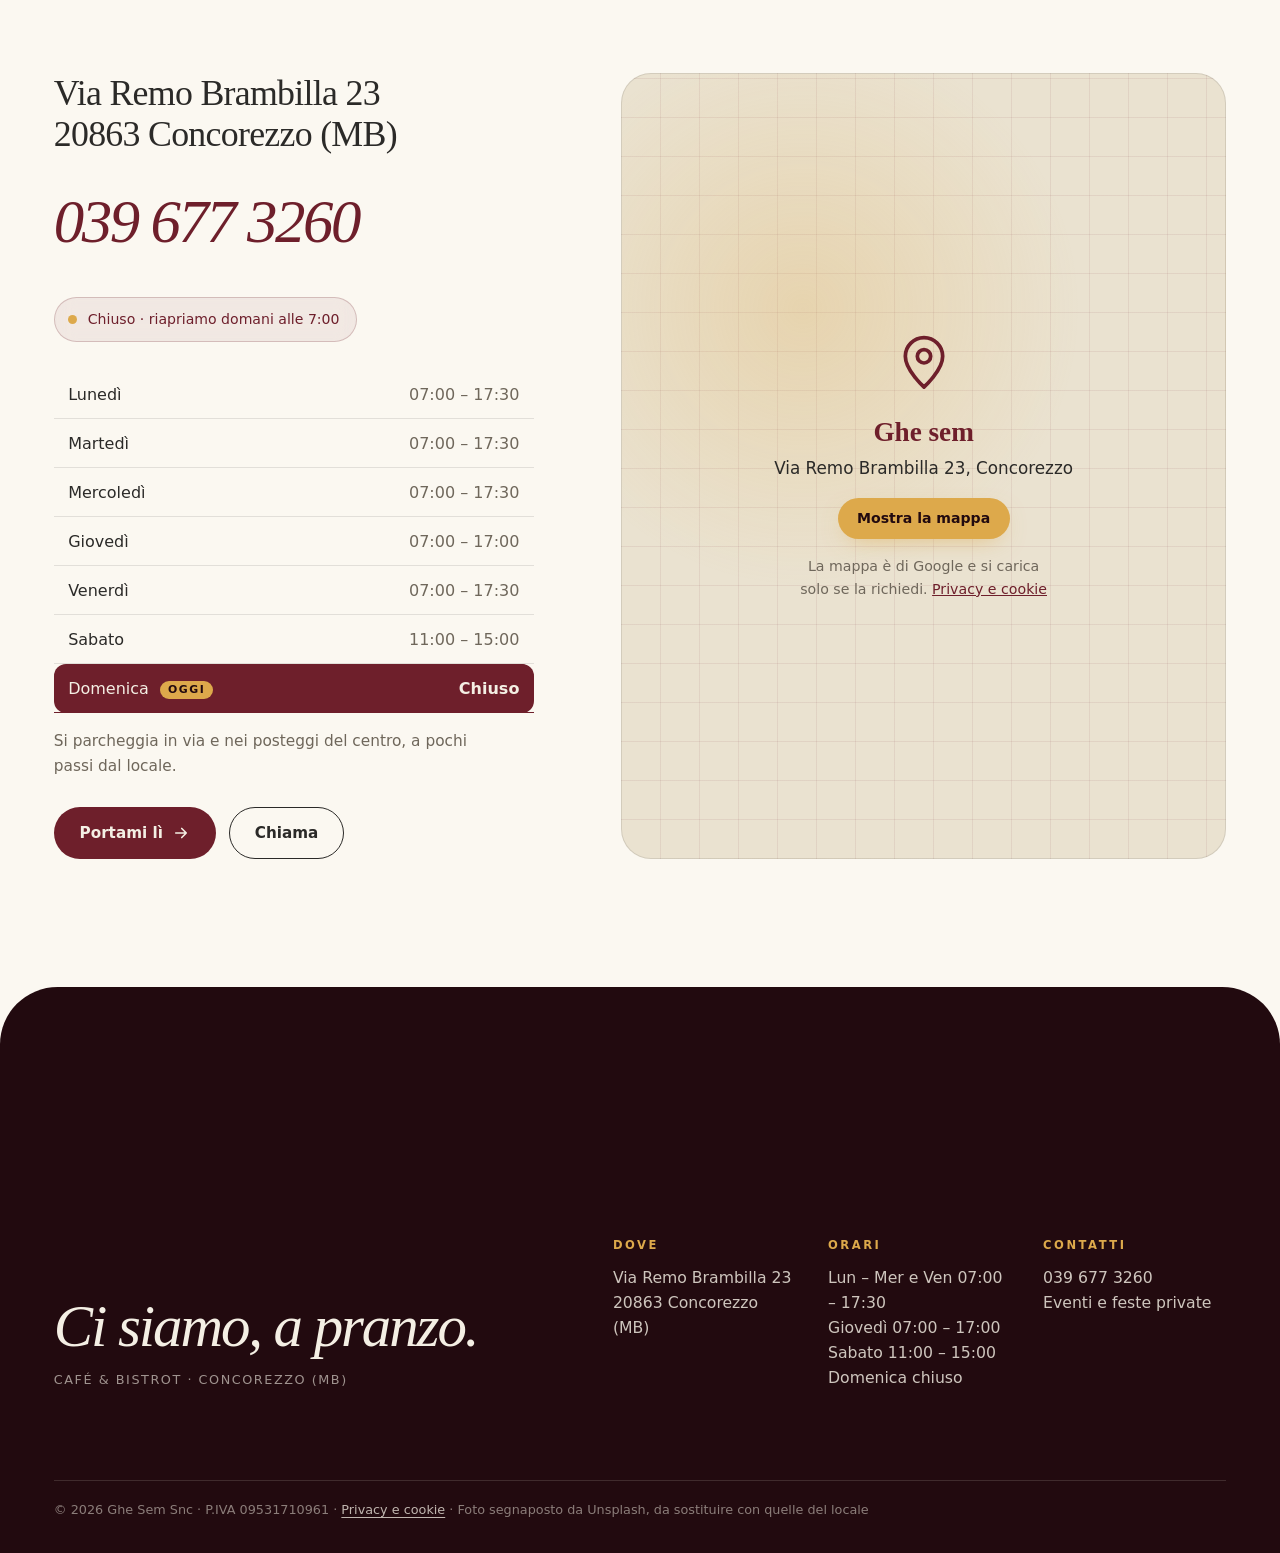
==== commit 0c774284: "Pranzo a 14 €; tolta la sezione del menu e /api/menu, su richiesta del titolare Co-Authored-By: Clau" ====
--- a/index.html
+++ b/index.html
@@ -3,8 +3,8 @@
 <head>
 <meta charset="utf-8">
 <meta name="viewport" content="width=device-width, initial-scale=1, viewport-fit=cover">
-<title>Ghe sem Concorezzo · Bar e bistrot, pranzo di lavoro a 13 €</title>
-<meta name="description" content="Bar e bistrot a Concorezzo, in Via Remo Brambilla 23: caffè al banco dalle 7:00 e pranzo di lavoro a 13 € dal lunedì al sabato. Eventi aziendali e feste private.">
+<title>Ghe sem Concorezzo · Bar e bistrot, pranzo di lavoro a 14 €</title>
+<meta name="description" content="Bar e bistrot a Concorezzo, in Via Remo Brambilla 23: caffè al banco dalle 7:00 e pranzo di lavoro a 14 € dal lunedì al sabato. Eventi aziendali e feste private.">
 <link rel="canonical" href="https://www.ghesemconcorezzo.it/">
 <meta name="theme-color" content="#6E1F2B">
 
@@ -13,7 +13,7 @@
 <meta property="og:site_name" content="Ghe sem Concorezzo">
 <meta property="og:url" content="https://www.ghesemconcorezzo.it/">
 <meta property="og:title" content="Ghe sem · Ci siamo, a pranzo.">
-<meta property="og:description" content="Bar e bistrot a Concorezzo. Caffè al banco dalle 7:00, pranzo di lavoro a 13 €. Eventi aziendali e feste private.">
+<meta property="og:description" content="Bar e bistrot a Concorezzo. Caffè al banco dalle 7:00, pranzo di lavoro a 14 €. Eventi aziendali e feste private.">
 <meta property="og:image" content="https://www.ghesemconcorezzo.it/img/foto/hero-pranzo-1200x630.jpg">
 <meta property="og:image:width" content="1200">
 <meta property="og:image:height" content="630">
@@ -47,10 +47,9 @@
       "legalName": "Ghe Sem Snc",
       "vatID": "IT09531710961",
       "alternateName": "Ghe sem Concorezzo",
-      "description": "Bar e bistrot a Concorezzo: caffè al banco dalle 7:00, pranzo di lavoro a 13 € con primo, secondo e contorno dal lunedì al sabato, vini al calice, eventi aziendali e feste private.",
+      "description": "Bar e bistrot a Concorezzo: caffè al banco dalle 7:00, pranzo di lavoro a 14 € con primo, secondo e contorno dal lunedì al sabato, vini al calice, eventi aziendali e feste private.",
       "url": "https://www.ghesemconcorezzo.it/",
       "logo": "https://www.ghesemconcorezzo.it/img/logo-ghe-sem.svg",
-      "hasMenu": "https://www.ghesemconcorezzo.it/#menu",
       "servesCuisine": "Italiana",
       "priceRange": "€",
       "telephone": "+39 039 677 3260",
@@ -77,7 +76,7 @@
 
 <body>
 <div id="progress" aria-hidden="true"></div>
-<a class="skip" href="#menu">Vai al menu</a>
+<a class="skip" href="#eventi">Vai ai contenuti</a>
 
 <!-- ============================ NAV ============================ -->
 <header class="nav" data-nav>
@@ -86,7 +85,7 @@
     <nav class="nav-links" aria-label="Principale">
       <a href="#eventi">Eventi</a>
       <a href="#giornata">Una giornata</a>
-      <a href="#menu">Menu</a>
+      <a href="#lavoro">Pranzo</a>
       <a href="#locale">Il locale</a>
       <a href="#dove">Dove siamo</a>
     </nav>
@@ -102,7 +101,6 @@
   <nav aria-label="Mobile">
     <a href="#eventi">Eventi e feste</a>
     <a href="#giornata">Una giornata</a>
-    <a href="#menu">Menu</a>
     <a href="#locale">Il locale</a>
     <a href="#lavoro">Per chi lavora qui</a>
     <a href="#dove">Dove siamo</a>
@@ -131,19 +129,19 @@
 
     <div class="hero-cta" data-reveal style="--d:650ms">
       <p class="status" data-status><span class="dot" aria-hidden="true"></span><span data-status-text>Dal lunedì al sabato</span></p>
-      <a class="btn btn-ochre" href="#menu">Il menu di oggi
+      <a class="btn btn-ochre" href="#lavoro">Il pranzo di lavoro
         <svg class="arr" viewBox="0 0 24 24" fill="none" stroke="currentColor" stroke-width="2.2" stroke-linecap="round" stroke-linejoin="round"><path d="M5 12h14M13 6l6 6-6 6"/></svg>
       </a>
       <a class="btn btn-ghost" href="tel:+39396773260">Chiamaci</a>
     </div>
   </div>
 
-  <a class="badge" data-live href="#menu" aria-label="Pranzo di lavoro a 13 euro: primo, secondo e contorno">
+  <a class="badge" data-live href="#lavoro" aria-label="Pranzo di lavoro a 14 euro: primo, secondo e contorno">
     <svg class="badge-ring" viewBox="0 0 200 200" aria-hidden="true">
       <defs><path id="circ" d="M100,100 m-80,0 a80,80 0 1,1 160,0 a80,80 0 1,1 -160,0"/></defs>
       <text><textPath href="#circ" textLength="496" lengthAdjust="spacing">PRANZO DI LAVORO • PRIMO, SECONDO E CONTORNO • DA LUNEDÌ A SABATO •</textPath></text>
     </svg>
-    <span class="badge-core"><b>13</b><i>€</i></span>
+    <span class="badge-core"><b>14</b><i>€</i></span>
   </a>
 
   <div class="stories" data-live role="group" aria-label="Momenti della giornata">
@@ -157,10 +155,10 @@
 <div class="marquee" data-live aria-hidden="true">
   <div class="marquee-track">
     <div class="marquee-set">
-      <span>Ci siamo</span><i>✦</i><span>Caffè al banco dalle 7:00</span><i>✦</i><span>Pranzo di lavoro 13 €</span><i>✦</i><span>Vini al calice</span><i>✦</i><span>Eventi e feste private</span><i>✦</i><span>Dal lunedì al sabato</span><i>✦</i><span>Via Remo Brambilla 23</span><i>✦</i>
+      <span>Ci siamo</span><i>✦</i><span>Caffè al banco dalle 7:00</span><i>✦</i><span>Pranzo di lavoro 14 €</span><i>✦</i><span>Vini al calice</span><i>✦</i><span>Eventi e feste private</span><i>✦</i><span>Dal lunedì al sabato</span><i>✦</i><span>Via Remo Brambilla 23</span><i>✦</i>
     </div>
     <div class="marquee-set">
-      <span>Ci siamo</span><i>✦</i><span>Caffè al banco dalle 7:00</span><i>✦</i><span>Pranzo di lavoro 13 €</span><i>✦</i><span>Vini al calice</span><i>✦</i><span>Eventi e feste private</span><i>✦</i><span>Dal lunedì al sabato</span><i>✦</i><span>Via Remo Brambilla 23</span><i>✦</i>
+      <span>Ci siamo</span><i>✦</i><span>Caffè al banco dalle 7:00</span><i>✦</i><span>Pranzo di lavoro 14 €</span><i>✦</i><span>Vini al calice</span><i>✦</i><span>Eventi e feste private</span><i>✦</i><span>Dal lunedì al sabato</span><i>✦</i><span>Via Remo Brambilla 23</span><i>✦</i>
     </div>
   </div>
 </div>
@@ -243,7 +241,7 @@
 
   <div class="wrap facts">
     <div class="fact" data-reveal>
-      <p class="fact-n"><span data-count="13">13</span><small>€</small></p>
+      <p class="fact-n"><span data-count="14">14</span><small>€</small></p>
       <p class="fact-l">il pranzo completo: primo, secondo e contorno</p>
     </div>
     <div class="fact" data-reveal style="--d:120ms">
@@ -284,8 +282,8 @@
         <article class="day-step" data-i="1">
           <p class="step-n">02 · Mezzogiorno</p>
           <h3>La sala cambia ritmo.</h3>
-          <p>Una lista corta, scritta ogni giorno: un primo, un secondo, un contorno. Tredici euro, il tempo di sedersi, mangiare bene e tornare al lavoro senza correre.</p>
-          <ul class="chips"><li>Primo</li><li>Secondo</li><li>Contorno</li><li>13 €</li></ul>
+          <p>Una lista corta, scritta ogni giorno: un primo, un secondo, un contorno. Quattordici euro, il tempo di sedersi, mangiare bene e tornare al lavoro senza correre.</p>
+          <ul class="chips"><li>Primo</li><li>Secondo</li><li>Contorno</li><li>14 €</li></ul>
         </article>
         <article class="day-step" data-i="2">
           <p class="step-n">03 · Fine pomeriggio</p>
@@ -294,107 +292,6 @@
           <ul class="chips"><li>Caffè</li><li>Vini al calice</li><li>Dolce</li></ul>
         </article>
       </div>
-    </div>
-  </div>
-</section>
-
-<!-- ============================ MENU ============================ -->
-<section class="menu stack" id="menu">
-  <div class="wrap">
-    <header class="sec-head">
-      <p class="kicker" data-reveal>Pranzo di lavoro · 13 €</p>
-      <h2 data-reveal style="--d:80ms">Componi<br><em>il tuo pranzo.</em></h2>
-      <p class="sec-sub" data-reveal style="--d:160ms">Un primo, un secondo, un contorno. Il menu cambia ogni giorno<span data-menu-when hidden>: questo è quello di <b data-menu-date></b></span>. Tocca i piatti per scegliere.</p>
-    </header>
-
-    <div class="menu-grid">
-      <div class="menu-lists">
-
-        <section class="cat" data-cat="primi" aria-labelledby="h-primi">
-          <header class="cat-head" data-reveal>
-            <img src="img/foto/menu-primi-240x240.webp" alt="" loading="lazy" width="96" height="96">
-            <div><h3 id="h-primi">Primi</h3><p>scegline uno</p></div>
-          </header>
-          <ul class="dishes">
-            <li><button class="dish" type="button" data-cat="primi" aria-pressed="false"><span class="dish-check" aria-hidden="true"></span><span class="dish-text"><span class="dish-name">Vellutata di fave</span><span class="dish-desc">con broccoli e crostini</span></span></button></li>
-            <li><button class="dish" type="button" data-cat="primi" aria-pressed="false"><span class="dish-check" aria-hidden="true"></span><span class="dish-text"><span class="dish-name">Cannelloni di carne</span><span class="dish-desc">gratinati</span></span></button></li>
-            <li><button class="dish" type="button" data-cat="primi" aria-pressed="false"><span class="dish-check" aria-hidden="true"></span><span class="dish-text"><span class="dish-name">Mezze maniche</span><span class="dish-desc">all'amatriciana</span></span></button></li>
-            <li><button class="dish" type="button" data-cat="primi" aria-pressed="false"><span class="dish-check" aria-hidden="true"></span><span class="dish-text"><span class="dish-name">Spätzle agli spinaci</span><span class="dish-desc">con crema di taleggio e noci</span></span></button></li>
-            <li><button class="dish" type="button" data-cat="primi" aria-pressed="false"><span class="dish-check" aria-hidden="true"></span><span class="dish-text"><span class="dish-name">Pasta al pomodoro</span><span class="dish-desc">e basilico</span></span></button></li>
-          </ul>
-        </section>
-
-        <section class="cat" data-cat="secondi" aria-labelledby="h-secondi">
-          <header class="cat-head" data-reveal>
-            <img src="img/foto/menu-secondi-240x240.webp" alt="" loading="lazy" width="96" height="96">
-            <div><h3 id="h-secondi">Secondi</h3><p>scegline uno</p></div>
-          </header>
-          <ul class="dishes">
-            <li><button class="dish" type="button" data-cat="secondi" aria-pressed="false"><span class="dish-check" aria-hidden="true"></span><span class="dish-text"><span class="dish-name">Filetto di pollo alla milanese</span><span class="dish-desc">con patate steak-house</span></span></button></li>
-            <li><button class="dish" type="button" data-cat="secondi" aria-pressed="false"><span class="dish-check" aria-hidden="true"></span><span class="dish-text"><span class="dish-name">Stracotto di manzo</span><span class="dish-desc">al vino rosso, con polenta</span></span></button></li>
-            <li><button class="dish" type="button" data-cat="secondi" aria-pressed="false"><span class="dish-check" aria-hidden="true"></span><span class="dish-text"><span class="dish-name">Cotechino alla vaniglia</span><span class="dish-desc">con purè</span></span></button></li>
-            <li><button class="dish" type="button" data-cat="secondi" aria-pressed="false"><span class="dish-check" aria-hidden="true"></span><span class="dish-text"><span class="dish-name">Quiche di pasta fillo</span><span class="dish-desc">spinaci e ricottina, con insalata mista</span></span></button></li>
-            <li><button class="dish" type="button" data-cat="secondi" aria-pressed="false"><span class="dish-check" aria-hidden="true"></span><span class="dish-text"><span class="dish-name">Polenta e zola</span><span class="dish-desc"></span></span></button></li>
-          </ul>
-        </section>
-
-        <section class="cat" data-cat="contorni" aria-labelledby="h-contorni">
-          <header class="cat-head" data-reveal>
-            <img src="img/foto/menu-contorni-240x240.webp" alt="" loading="lazy" width="96" height="96">
-            <div><h3 id="h-contorni">Contorni</h3><p>scegline uno</p></div>
-          </header>
-          <ul class="dishes">
-            <li><button class="dish" type="button" data-cat="contorni" aria-pressed="false"><span class="dish-check" aria-hidden="true"></span><span class="dish-text"><span class="dish-name">Insalate varie</span><span class="dish-desc"></span></span></button></li>
-            <li><button class="dish" type="button" data-cat="contorni" aria-pressed="false"><span class="dish-check" aria-hidden="true"></span><span class="dish-text"><span class="dish-name">Broccoli all'olio</span><span class="dish-desc"></span></span></button></li>
-            <li><button class="dish" type="button" data-cat="contorni" aria-pressed="false"><span class="dish-check" aria-hidden="true"></span><span class="dish-text"><span class="dish-name">Patate steak-house</span><span class="dish-desc"></span></span></button></li>
-          </ul>
-        </section>
-
-        <section class="cat cat-dolce" aria-labelledby="h-dolce">
-          <header class="cat-head" data-reveal>
-            <img src="img/foto/menu-dolce-240x240.webp" alt="" loading="lazy" width="96" height="96">
-            <div><h3 id="h-dolce">Dolce del giorno</h3><p>chiedilo in sala</p></div>
-          </header>
-          <p class="dolce"><span class="dish-name">Torta di mele</span></p>
-        </section>
-
-        <p class="menu-note">Allergeni: le informazioni su sostanze o prodotti che possono provocare allergie o intolleranze sono disponibili su richiesta. Chiedi al personale in sala.</p>
-      </div>
-
-      <!-- Scontrino -->
-      <aside class="ticket-wrap" id="ticket" aria-label="Il tuo pranzo">
-        <div class="ticket" data-ticket>
-          <div class="ticket-inner">
-            <p class="t-brand">Ghe sem <span>· Concorezzo</span></p>
-            <p class="t-sub">Pranzo di lavoro<span data-menu-when hidden> · <span data-menu-date></span></span></p>
-            <hr class="t-perf">
-            <ul class="t-lines" aria-live="polite">
-              <li data-slot="primi"><span>Primo</span><b class="empty">da scegliere</b></li>
-              <li data-slot="secondi"><span>Secondo</span><b class="empty">da scegliere</b></li>
-              <li data-slot="contorni"><span>Contorno</span><b class="empty">da scegliere</b></li>
-            </ul>
-            <hr class="t-perf">
-            <p class="t-total"><span>Totale</span><b>13,00 €</b></p>
-            <p class="t-progress" data-progress>0 di 3 scelti</p>
-            <div class="t-barswrap">
-              <div class="t-bars" aria-hidden="true"></div>
-              <div class="stamp" aria-hidden="true">Ci siamo!</div>
-            </div>
-
-            <div class="t-actions">
-              <button class="btn btn-line btn-sm" type="button" id="rnd">
-                <svg viewBox="0 0 24 24" fill="none" stroke="currentColor" stroke-width="2" stroke-linecap="round" stroke-linejoin="round"><rect x="3" y="3" width="18" height="18" rx="4"/><circle cx="8.5" cy="8.5" r=".8" fill="currentColor"/><circle cx="15.5" cy="15.5" r=".8" fill="currentColor"/><circle cx="12" cy="12" r=".8" fill="currentColor"/><circle cx="15.5" cy="8.5" r=".8" fill="currentColor"/><circle cx="8.5" cy="15.5" r=".8" fill="currentColor"/></svg>
-                Sorprendimi
-              </button>
-              <a class="btn btn-wine btn-sm" id="waShare" href="#" target="_blank" rel="noopener">
-                <svg viewBox="0 0 24 24" fill="none" stroke="currentColor" stroke-width="2" stroke-linecap="round" stroke-linejoin="round"><path d="M21 11.5a8.4 8.4 0 0 1-12.4 7.4L3 20.5l1.7-5.3A8.4 8.4 0 1 1 21 11.5Z"/></svg>
-                Invita i colleghi
-              </a>
-            </div>
-            <a class="t-call" href="tel:+39396773260">oppure chiamaci: 039 677 3260</a>
-          </div>
-        </div>
-      </aside>
     </div>
   </div>
 </section>
@@ -463,7 +360,7 @@
     <div class="work-copy">
       <p class="kicker kicker-ink" data-reveal>Pranzo di lavoro</p>
       <h2 data-reveal style="--d:80ms">Lavori qui intorno?<br><em>Allora ci siamo.</em></h2>
-      <p class="lede" data-reveal style="--d:160ms">Da Agrate Brianza, Vimercate, Arcore, Villasanta e Monza: chi lavora in zona sa dove andare a pranzo a Concorezzo. Tredici euro, un primo, un secondo e un contorno, e un caffè al banco per chiudere.</p>
+      <p class="lede" data-reveal style="--d:160ms">Da Agrate Brianza, Vimercate, Arcore, Villasanta e Monza: chi lavora in zona sa dove andare a pranzo a Concorezzo. Quattordici euro, un primo, un secondo e un contorno, e un caffè al banco per chiudere.</p>
 
       <div class="work-card" data-reveal style="--d:240ms">
         <img src="img/foto/colleghi-600x600.webp" alt="Colleghi a pranzo allo stesso tavolo" loading="lazy" width="120" height="120">
@@ -585,11 +482,10 @@
 <!-- Barra azioni mobile -->
 <div class="mbar" aria-label="Azioni rapide">
   <a href="tel:+39396773260"><svg viewBox="0 0 24 24" fill="none" stroke="currentColor" stroke-width="2" stroke-linecap="round" stroke-linejoin="round"><path d="M22 16.9v3a2 2 0 0 1-2.2 2 19.8 19.8 0 0 1-8.6-3.1 19.5 19.5 0 0 1-6-6A19.8 19.8 0 0 1 2.1 4.2 2 2 0 0 1 4.1 2h3a2 2 0 0 1 2 1.7c.1 1 .4 1.9.7 2.8a2 2 0 0 1-.5 2.1L8.1 9.9a16 16 0 0 0 6 6l1.3-1.3a2 2 0 0 1 2.1-.4c.9.3 1.8.6 2.8.7a2 2 0 0 1 1.7 2Z"/></svg>Chiama</a>
-  <a href="#menu"><svg viewBox="0 0 24 24" fill="none" stroke="currentColor" stroke-width="2" stroke-linecap="round" stroke-linejoin="round"><path d="M4 4h16v16H4zM8 9h8M8 13h8M8 17h5"/></svg>Menu</a>
+  <a href="#eventi"><svg viewBox="0 0 24 24" fill="none" stroke="currentColor" stroke-width="2" stroke-linecap="round" stroke-linejoin="round"><path d="M7 3h10v5a5 5 0 0 1-10 0V3Z"/><path d="M12 13v8M8 21h8"/></svg>Eventi</a>
   <a href="https://www.google.com/maps/dir/?api=1&destination=Via%20Remo%20Brambilla%2023%2C%2020863%20Concorezzo%20MB%2C%20Italia" target="_blank" rel="noopener"><svg viewBox="0 0 24 24" fill="none" stroke="currentColor" stroke-width="2" stroke-linecap="round" stroke-linejoin="round"><path d="M12 21s-7-6.2-7-11.5A7 7 0 0 1 19 9.5C19 14.8 12 21 12 21Z"/><circle cx="12" cy="9.5" r="2.5"/></svg>Indicazioni</a>
 </div>
 
-<a class="pill-ticket" href="#ticket" hidden><span data-pill>0/3</span> Il tuo pranzo</a>
 
 <!-- Lightbox -->
 <div class="lightbox" hidden role="dialog" aria-modal="true" aria-label="Galleria">
--- a/css/style.css
+++ b/css/style.css
@@ -0,0 +1,779 @@
+/* Font ospitati sul sito (Fraunces, DM Sans e Caveat, SIL Open Font License):
+   nessuna richiesta a Google Fonts, quindi nessun dato del visitatore inviato a terzi. */
+@font-face { font-family: 'Caveat'; font-style: normal; font-weight: 500 600; font-display: swap; src: url(../fonts/caveat-latin-ext.woff2) format('woff2'); unicode-range: U+0100-02BA, U+02BD-02C5, U+02C7-02CC, U+02CE-02D7, U+02DD-02FF, U+0304, U+0308, U+0329, U+1D00-1DBF, U+1E00-1E9F, U+1EF2-1EFF, U+2020, U+20A0-20AB, U+20AD-20C4, U+2113, U+2C60-2C7F, U+A720-A7FF; }
+@font-face { font-family: 'Caveat'; font-style: normal; font-weight: 500 600; font-display: swap; src: url(../fonts/caveat-latin.woff2) format('woff2'); unicode-range: U+0000-00FF, U+0131, U+0152-0153, U+02BB-02BC, U+02C6, U+02DA, U+02DC, U+0304, U+0308, U+0329, U+2000-206F, U+20AC, U+2122, U+2191, U+2193, U+2212, U+2215, U+FEFF, U+FFFD; }
+@font-face { font-family: 'DM Sans'; font-style: italic; font-weight: 300 700; font-display: swap; src: url(../fonts/dmsans-italic-latin-ext.woff2) format('woff2'); unicode-range: U+0100-02BA, U+02BD-02C5, U+02C7-02CC, U+02CE-02D7, U+02DD-02FF, U+0304, U+0308, U+0329, U+1D00-1DBF, U+1E00-1E9F, U+1EF2-1EFF, U+2020, U+20A0-20AB, U+20AD-20C4, U+2113, U+2C60-2C7F, U+A720-A7FF; }
+@font-face { font-family: 'DM Sans'; font-style: italic; font-weight: 300 700; font-display: swap; src: url(../fonts/dmsans-italic-latin.woff2) format('woff2'); unicode-range: U+0000-00FF, U+0131, U+0152-0153, U+02BB-02BC, U+02C6, U+02DA, U+02DC, U+0304, U+0308, U+0329, U+2000-206F, U+20AC, U+2122, U+2191, U+2193, U+2212, U+2215, U+FEFF, U+FFFD; }
+@font-face { font-family: 'DM Sans'; font-style: normal; font-weight: 300 700; font-display: swap; src: url(../fonts/dmsans-latin-ext.woff2) format('woff2'); unicode-range: U+0100-02BA, U+02BD-02C5, U+02C7-02CC, U+02CE-02D7, U+02DD-02FF, U+0304, U+0308, U+0329, U+1D00-1DBF, U+1E00-1E9F, U+1EF2-1EFF, U+2020, U+20A0-20AB, U+20AD-20C4, U+2113, U+2C60-2C7F, U+A720-A7FF; }
+@font-face { font-family: 'DM Sans'; font-style: normal; font-weight: 300 700; font-display: swap; src: url(../fonts/dmsans-latin.woff2) format('woff2'); unicode-range: U+0000-00FF, U+0131, U+0152-0153, U+02BB-02BC, U+02C6, U+02DA, U+02DC, U+0304, U+0308, U+0329, U+2000-206F, U+20AC, U+2122, U+2191, U+2193, U+2212, U+2215, U+FEFF, U+FFFD; }
+@font-face { font-family: 'Fraunces'; font-style: italic; font-weight: 300 800; font-display: swap; src: url(../fonts/fraunces-italic-latin-ext.woff2) format('woff2'); unicode-range: U+0100-02BA, U+02BD-02C5, U+02C7-02CC, U+02CE-02D7, U+02DD-02FF, U+0304, U+0308, U+0329, U+1D00-1DBF, U+1E00-1E9F, U+1EF2-1EFF, U+2020, U+20A0-20AB, U+20AD-20C4, U+2113, U+2C60-2C7F, U+A720-A7FF; }
+@font-face { font-family: 'Fraunces'; font-style: italic; font-weight: 300 800; font-display: swap; src: url(../fonts/fraunces-italic-latin.woff2) format('woff2'); unicode-range: U+0000-00FF, U+0131, U+0152-0153, U+02BB-02BC, U+02C6, U+02DA, U+02DC, U+0304, U+0308, U+0329, U+2000-206F, U+20AC, U+2122, U+2191, U+2193, U+2212, U+2215, U+FEFF, U+FFFD; }
+@font-face { font-family: 'Fraunces'; font-style: normal; font-weight: 300 800; font-display: swap; src: url(../fonts/fraunces-latin-ext.woff2) format('woff2'); unicode-range: U+0100-02BA, U+02BD-02C5, U+02C7-02CC, U+02CE-02D7, U+02DD-02FF, U+0304, U+0308, U+0329, U+1D00-1DBF, U+1E00-1E9F, U+1EF2-1EFF, U+2020, U+20A0-20AB, U+20AD-20C4, U+2113, U+2C60-2C7F, U+A720-A7FF; }
+@font-face { font-family: 'Fraunces'; font-style: normal; font-weight: 300 800; font-display: swap; src: url(../fonts/fraunces-latin.woff2) format('woff2'); unicode-range: U+0000-00FF, U+0131, U+0152-0153, U+02BB-02BC, U+02C6, U+02DA, U+02DC, U+0304, U+0308, U+0329, U+2000-206F, U+20AC, U+2122, U+2191, U+2193, U+2212, U+2215, U+FEFF, U+FFFD; }
+
+/* ==========================================================================
+   Ghe sem · Concorezzo
+   Palette ereditata dal sito originale: crema, bordeaux, inchiostro. In più un ocra.
+   ========================================================================== */
+
+:root {
+  --cream: #F4EFE4;
+  --cream-2: #EAE2D0;
+  --paper: #FBF8F1;
+  --wine: #6E1F2B;
+  --wine-2: #8A2A39;
+  --wine-deep: #3B0F17;
+  --wine-ink: #220A0F;
+  --ink: #2B2A28;
+  --muted: #6F675B;
+  --ochre: #DDA94B;
+  --ochre-2: #EBC677;
+  --green: #5CD28C;
+
+  --ff-display: "Fraunces", Georgia, "Times New Roman", serif;
+  --ff-body: "DM Sans", system-ui, -apple-system, "Segoe UI", sans-serif;
+  --ff-hand: "Caveat", "Bradley Hand", cursive;
+
+  --gut: clamp(20px, 4.2vw, 56px);
+  --r-sec: clamp(28px, 4.5vw, 64px);
+  --pad: clamp(72px, 10vw, 150px);
+  --ease: cubic-bezier(.2, .7, .2, 1);
+}
+
+*, *::before, *::after { box-sizing: border-box; }
+* { margin: 0; }
+
+html {
+  scroll-behavior: smooth;
+  scroll-padding-top: 90px;
+  -webkit-text-size-adjust: 100%;
+}
+
+body {
+  font-family: var(--ff-body);
+  font-size: 1.0625rem;
+  line-height: 1.6;
+  color: var(--ink);
+  background: var(--wine-ink);
+  overflow-x: clip;
+  -webkit-font-smoothing: antialiased;
+  text-rendering: optimizeLegibility;
+}
+body.no-scroll { overflow: hidden; }
+
+/* grana di carta, appena percettibile */
+body::before {
+  content: "";
+  position: fixed; inset: 0; z-index: 300;
+  pointer-events: none;
+  opacity: .06;
+  background-image: url("data:image/svg+xml,%3Csvg xmlns='http://www.w3.org/2000/svg' width='220' height='220'%3E%3Cfilter id='n'%3E%3CfeTurbulence type='fractalNoise' baseFrequency='.85' numOctaves='2' stitchTiles='stitch'/%3E%3CfeColorMatrix values='0 0 0 0 0  0 0 0 0 0  0 0 0 0 0  0 0 0 .9 0'/%3E%3C/filter%3E%3Crect width='100%25' height='100%25' filter='url(%23n)'/%3E%3C/svg%3E");
+}
+
+img { display: block; max-width: 100%; }
+a { color: inherit; }
+button { font: inherit; color: inherit; }
+
+.wrap { width: min(1240px, 100% - 2 * var(--gut)); margin-inline: auto; }
+.sr-only { position: absolute; width: 1px; height: 1px; overflow: hidden; clip: rect(0 0 0 0); white-space: nowrap; }
+.skip { position: fixed; left: 12px; top: -60px; z-index: 400; background: var(--ochre); color: var(--wine-ink); padding: .6rem 1rem; border-radius: 99px; font-weight: 600; transition: top .2s; }
+.skip:focus { top: 12px; }
+
+:focus-visible { outline: 2.5px solid var(--ochre); outline-offset: 3px; border-radius: 6px; }
+/* le sezioni ricevono il focus quando ci si arriva da un link interno: niente cornice intorno */
+[tabindex="-1"]:focus { outline: none; }
+
+/* ---------- tipografia ---------- */
+h1, h2, h3, h4 {
+  font-family: var(--ff-display);
+  font-weight: 500;
+  line-height: 1.02;
+  letter-spacing: -.02em;
+  font-optical-sizing: auto;
+  font-variation-settings: "SOFT" 70, "WONK" 1;
+}
+h2 { font-size: clamp(2.8rem, 7.2vw, 6.2rem); letter-spacing: -.035em; }
+h2 em, h3 em { font-style: italic; font-weight: 400; color: var(--wine); }
+.day h2 em, .wine h2 em { color: var(--ochre); }
+.work h2 em { color: var(--wine); }
+
+.kicker {
+  display: flex; align-items: center; gap: .8rem; width: fit-content;
+  font-size: .78rem; font-weight: 700; letter-spacing: .22em; text-transform: uppercase;
+  color: var(--wine);
+  margin-bottom: 1.4rem;
+}
+.kicker::before { content: ""; width: 34px; height: 1.5px; background: currentColor; }
+.kicker-light { color: var(--cream); }
+.k-city { white-space: nowrap; }
+.kicker-ochre { color: var(--ochre); }
+.kicker-ink { color: var(--wine-ink); }
+
+.lede { font-size: clamp(1.1rem, 1.5vw, 1.3rem); line-height: 1.6; max-width: 34em; }
+
+.sec-head { margin-bottom: clamp(40px, 6vw, 80px); }
+.sec-sub { max-width: 34em; margin-top: 1.6rem; font-size: 1.12rem; color: var(--muted); }
+.sec-sub b { color: var(--wine); font-weight: 700; }
+.sec-split { display: grid; gap: 1.6rem 4rem; align-items: end; }
+.sec-split .sec-sub { margin: 0; }
+@media (min-width: 900px) { .sec-split { grid-template-columns: 1.1fr .9fr; } }
+
+/* sezioni sovrapposte con angoli arrotondati */
+section, footer.foot { position: relative; padding-block: var(--pad) calc(var(--pad) + var(--r-sec)); overflow-x: clip; }
+.stack {
+  margin-top: calc(var(--r-sec) * -1);
+  border-radius: var(--r-sec) var(--r-sec) 0 0;
+  z-index: 1;
+}
+
+/* ---------- bottoni ---------- */
+.btn {
+  display: inline-flex; align-items: center; justify-content: center; gap: .6rem;
+  padding: 1rem 1.55rem;
+  border-radius: 99px;
+  border: 1.5px solid transparent;
+  font-weight: 600; font-size: .95rem; line-height: 1; text-decoration: none;
+  cursor: pointer;
+  transition: transform .35s var(--ease), background .3s, color .3s, border-color .3s, box-shadow .3s;
+}
+.btn svg { width: 18px; height: 18px; flex: none; transition: transform .35s var(--ease); }
+.btn:hover { transform: translateY(-2px); }
+.btn:hover svg.arr { transform: translateX(4px); }
+.btn-sm { padding: .8rem 1.15rem; font-size: .88rem; }
+.btn-ochre { background: var(--ochre); color: var(--wine-ink); box-shadow: 0 8px 24px -10px rgba(221, 169, 75, .7); }
+.btn-ochre:hover { background: var(--ochre-2); }
+.btn-ghost { border-color: rgba(244, 239, 228, .5); color: var(--cream); }
+.btn-ghost:hover { background: var(--cream); color: var(--wine); }
+.btn-wine { background: var(--wine); color: var(--cream); }
+.btn-wine:hover { background: var(--wine-2); }
+.btn-line { border-color: var(--ink); color: var(--ink); background: transparent; }
+.btn-line:hover { background: var(--ink); color: var(--cream); }
+
+/* ---------- reveal ---------- */
+.js [data-reveal] {
+  opacity: 0;
+  transform: translateY(32px);
+  transition: opacity .9s var(--ease), transform .9s var(--ease), clip-path 1.2s var(--ease);
+  transition-delay: var(--d, 0ms);
+}
+.js [data-reveal="zoom"] { transform: scale(.94) translateY(20px); }
+.js [data-reveal].is-in { opacity: 1; transform: none; }
+/* il "sipario" va sull'immagine: un clip-path sull'elemento osservato lo renderebbe invisibile all'IntersectionObserver */
+.js [data-reveal="clip"] { transform: none; opacity: 1; }
+.js [data-reveal="clip"] img { clip-path: inset(0 0 100% 0); transition: clip-path 1.3s var(--ease) var(--d, 0ms), transform 1.1s var(--ease); }
+.js [data-reveal="clip"].is-in img { clip-path: inset(0 0 0 0); }
+
+/* ---------- barra di avanzamento ---------- */
+#progress {
+  position: fixed; left: 0; top: 0; right: 0; height: 3px; z-index: 200;
+  background: linear-gradient(90deg, var(--ochre), var(--wine-2));
+  transform: scaleX(0); transform-origin: left;
+}
+
+/* ==========================================================================
+   NAV
+   ========================================================================== */
+.nav {
+  position: fixed; inset: 0 0 auto 0; z-index: 150;
+  height: 88px;
+  display: flex; align-items: center;
+  color: var(--cream);
+  transition: background .4s, color .4s, box-shadow .4s, height .4s;
+}
+.nav .wrap { display: flex; align-items: center; justify-content: space-between; gap: 2rem; }
+.nav.is-solid {
+  height: 70px;
+  background: rgba(244, 239, 228, .86);
+  -webkit-backdrop-filter: saturate(1.4) blur(14px);
+  backdrop-filter: saturate(1.4) blur(14px);
+  color: var(--ink);
+  box-shadow: 0 1px 0 rgba(43, 42, 40, .08);
+}
+/* il logo vero, ricalcato dall'insegna: una sola forma che prende il colore del testo,
+   crema sopra le foto dell'hero e inchiostro sulla barra chiara */
+.logo {
+  display: block; flex: none;
+  height: 62px; aspect-ratio: 459 / 253;
+  background-color: currentColor;
+  -webkit-mask: url("../img/logo-ghe-sem.svg") center / contain no-repeat;
+          mask: url("../img/logo-ghe-sem.svg") center / contain no-repeat;
+  transition: height .4s var(--ease);
+}
+.nav.is-solid .logo { height: 50px; }
+.js .nav .logo { opacity: 0; pointer-events: none; }
+.js .logo-docked .nav .logo, .js .menu-open .nav .logo { opacity: 1; pointer-events: auto; }
+/* barra 88/70 px e logo 62/50 px: circa 12 px d'aria sopra e sotto il logo */
+.nav-links { display: flex; gap: 2.2rem; font-size: .92rem; font-weight: 500; }
+.nav-links a { position: relative; padding: .4rem 0; text-decoration: none; }
+.nav-links a::after {
+  content: ""; position: absolute; left: 0; right: 0; bottom: 0; height: 1.5px; background: currentColor;
+  transform: scaleX(0); transform-origin: left; transition: transform .4s var(--ease);
+}
+.nav-links a:hover::after { transform: scaleX(1); }
+.nav-cta { padding: .8rem 1.2rem; }
+.nav.is-solid .nav-cta { background: var(--wine); color: var(--cream); box-shadow: none; }
+
+.burger { display: none; width: 46px; height: 46px; border: 0; background: none; cursor: pointer; position: relative; }
+.burger span { position: absolute; left: 11px; right: 11px; height: 2px; background: currentColor; border-radius: 2px; transition: transform .4s var(--ease), top .4s var(--ease); }
+.burger span:first-child { top: 18px; }
+.burger span:last-child { top: 26px; }
+.menu-open .burger span:first-child { top: 22px; transform: rotate(45deg); }
+.menu-open .burger span:last-child { top: 22px; transform: rotate(-45deg); }
+
+.mnav {
+  position: fixed; inset: 0; z-index: 140;
+  background: var(--wine-ink); color: var(--cream);
+  display: flex; flex-direction: column; justify-content: center; gap: 2.4rem;
+  padding: 100px var(--gut) 40px;
+  clip-path: circle(0 at calc(100% - 40px) 40px);
+  visibility: hidden;
+  transition: clip-path .7s var(--ease), visibility 0s .7s;
+}
+.menu-open .mnav { clip-path: circle(150% at calc(100% - 40px) 40px); visibility: visible; transition: clip-path .7s var(--ease), visibility 0s; }
+.menu-open .nav { color: var(--cream); background: transparent; box-shadow: none; -webkit-backdrop-filter: none; backdrop-filter: none; }
+.mnav nav { display: grid; gap: .3rem; }
+.mnav nav a {
+  font-family: var(--ff-display); font-size: clamp(2.2rem, 9vw, 3.4rem); text-decoration: none; letter-spacing: -.03em;
+  font-variation-settings: "SOFT" 100, "WONK" 1;
+  padding: .2rem 0; border-bottom: 1px solid rgba(244, 239, 228, .12);
+}
+.mnav-foot { color: rgba(244, 239, 228, .7); }
+.mnav-foot a { color: var(--ochre); font-weight: 600; text-decoration: none; font-size: 1.3rem; }
+
+@media (max-width: 899px) {
+  .nav-links, .nav-cta { display: none; }
+  .burger { display: block; margin-right: -8px; }
+}
+
+/* ==========================================================================
+   HERO
+   ========================================================================== */
+.hero {
+  min-height: 100vh;
+  min-height: 100svh;
+  padding: 0;
+  color: var(--cream);
+  display: flex; align-items: flex-end;
+  background: var(--wine-ink);
+  isolation: isolate;
+  overflow: hidden;
+}
+.hero-bg { position: absolute; inset: 0; z-index: -2; overflow: hidden; }
+/* Le foto sono impilate in ordine fisso: la prima sta sempre sotto ed è sempre opaca,
+   ogni foto successiva sfuma sopra quelle già visibili (.is-on). Nessun buco scuro a
+   metà dissolvenza e nessuno scambio di z-index, che su alcuni telefoni fa lampeggiare. */
+.slide {
+  position: absolute; inset: 0; width: 100%; height: 100%; object-fit: cover;
+  opacity: 0;
+  transform: scale(1.14);
+  will-change: transform, opacity;
+  transition: opacity 1.2s ease, transform 0s linear 1.2s;
+}
+.slide:first-child, .slide.is-on { opacity: 1; }
+.slide.is-active { transform: scale(1); transition: opacity 1.2s ease, transform 9s ease-out; }
+.hero::before {
+  content: ""; position: absolute; inset: 0; z-index: -1;
+  background:
+    linear-gradient(90deg, rgba(34, 10, 15, .9) 0%, rgba(34, 10, 15, .62) 42%, rgba(34, 10, 15, .12) 100%),
+    linear-gradient(0deg, rgba(34, 10, 15, .92) 0%, rgba(34, 10, 15, 0) 42%),
+    linear-gradient(180deg, rgba(34, 10, 15, .55) 0%, rgba(34, 10, 15, 0) 22%);
+}
+.hero-inner { padding: 140px 0 clamp(130px, 19vh, 190px); }
+
+.hero-title { position: relative; display: inline-block; margin: .4rem 0 1.6rem; }
+/* il logo al posto del titolo, grande quanto era la parola "Ghe".
+   Scorrendo, js/main.js lo fa salire e rimpicciolire fino al suo posto nella barra. */
+.hero-logo {
+  display: block;
+  width: clamp(8.1rem, 27.75vw, 25.5rem); aspect-ratio: 459 / 253;
+  transform-origin: 0 0;
+}
+.hero-logo.is-docked { visibility: hidden; }
+.hero-mark {
+  display: block; width: 100%; height: 100%;
+  background-color: var(--cream);
+  -webkit-mask: url("../img/logo-ghe-sem.svg") center / contain no-repeat;
+          mask: url("../img/logo-ghe-sem.svg") center / contain no-repeat;
+  animation: logoIn 1.2s var(--ease) .15s both;
+}
+@keyframes logoIn { from { opacity: 0; transform: translateY(26px) scale(.96); } }
+
+
+.hero-lede { font-size: clamp(1.15rem, 1.8vw, 1.5rem); max-width: 30em; color: rgba(244, 239, 228, .92); line-height: 1.5; }
+.hero-cta { display: flex; flex-wrap: wrap; align-items: center; gap: .9rem; margin-top: 2rem; }
+
+.status {
+  display: inline-flex; align-items: center; gap: .65rem;
+  padding: .62rem 1rem .62rem .85rem;
+  border-radius: 99px;
+  font-size: .88rem; font-weight: 500;
+  background: rgba(244, 239, 228, .13);
+  border: 1px solid rgba(244, 239, 228, .28);
+  -webkit-backdrop-filter: blur(10px); backdrop-filter: blur(10px);
+}
+.status .dot { width: 9px; height: 9px; border-radius: 50%; background: var(--ochre); flex: none; }
+.status.is-open .dot { background: var(--green); animation: pulse 2s infinite; }
+@keyframes pulse { 0% { box-shadow: 0 0 0 0 rgba(92, 210, 140, .6); } 80%, 100% { box-shadow: 0 0 0 10px rgba(92, 210, 140, 0); } }
+.status-dark { background: rgba(110, 31, 43, .07); border-color: rgba(110, 31, 43, .22); color: var(--wine); }
+
+/* timbro rotante */
+.badge {
+  position: absolute; right: var(--gut); bottom: clamp(100px, 17vh, 170px);
+  width: clamp(120px, 14vw, 190px); aspect-ratio: 1;
+  display: grid; place-items: center; text-decoration: none;
+  color: var(--cream);
+  transition: transform .5s var(--ease);
+}
+.badge:hover { transform: scale(1.07) rotate(-4deg); }
+.badge::before { content: ""; position: absolute; inset: 0; border-radius: 50%; background: rgba(34, 10, 15, .55); -webkit-backdrop-filter: blur(8px); backdrop-filter: blur(8px); border: 1px solid rgba(244, 239, 228, .25); }
+.badge-ring { position: absolute; inset: 0; width: 100%; height: 100%; animation: spin 26s linear infinite; }
+.badge-ring text { font-family: var(--ff-body); font-size: 13.4px; font-weight: 700; letter-spacing: .12em; fill: var(--cream); }
+@keyframes spin { to { transform: rotate(360deg); } }
+.badge-core { position: relative; display: flex; align-items: flex-start; font-family: var(--ff-display); color: var(--ochre); line-height: 1; font-variation-settings: "SOFT" 100, "WONK" 1; }
+.badge-core b { font-size: clamp(2.6rem, 4.6vw, 4.2rem); font-weight: 600; letter-spacing: -.04em; }
+.badge-core i { font-style: normal; font-size: clamp(1.2rem, 2vw, 1.8rem); margin: .35em 0 0 .08em; }
+
+/* stories */
+.stories {
+  position: absolute; left: var(--gut); bottom: clamp(22px, 4.5vh, 44px); z-index: 3;
+  display: flex; gap: 14px;
+  width: min(560px, calc(100% - 2 * var(--gut)));
+}
+.story { flex: 1; text-align: left; background: none; border: 0; padding: 0; cursor: pointer; color: rgba(244, 239, 228, .55); transition: color .3s; }
+.story:hover, .story.is-active { color: var(--cream); }
+.story .bar { display: block; position: relative; height: 3px; border-radius: 3px; overflow: hidden; background: rgba(244, 239, 228, .25); margin-bottom: .75rem; }
+.story .bar::after { content: ""; position: absolute; inset: 0; background: var(--cream); transform: scaleX(0); transform-origin: left; }
+.story.is-done .bar::after { transform: scaleX(1); }
+.hero.is-playing .story.is-active .bar::after { animation: fill 6s linear forwards; }
+.hero.is-still .story.is-active .bar::after { animation: none; transform: scaleX(1); }
+@keyframes fill { to { transform: scaleX(1); } }
+.story .t { display: block; font-family: var(--ff-display); font-size: 1.25rem; font-weight: 500; line-height: 1; }
+.story .l { display: block; font-size: .8rem; letter-spacing: .06em; margin-top: .25rem; opacity: .85; }
+
+@media (max-width: 760px) {
+  .br-d { display: none; }
+  /* telefono: il logo sta al centro esatto della prima schermata, con "Café & bistrot /
+     Concorezzo (MB)" sopra e il resto sotto. 3.54rem = le due righe del kicker e il suo margine. */
+  .hero { align-items: flex-start; }
+  .hero-inner {
+    --logo-w: min(74vw, 300px);
+    display: flex; flex-direction: column; align-items: center; text-align: center;
+    padding: calc(50vh - var(--logo-w) * 253 / 459 / 2 - 3.54rem) 0 112px;
+    padding-top: calc(50svh - var(--logo-w) * 253 / 459 / 2 - 3.54rem);
+  }
+  .hero .kicker { margin: 0 auto 1.2rem; line-height: 1.5; text-align: center; }
+  .hero .kicker::before { display: none; }
+  .k-city { display: block; }
+  .k-sep { display: none; }
+  .hero-title { margin: 0 0 1.6rem; }
+  .hero-logo { width: var(--logo-w); }
+  .hero-lede { font-size: 1rem; line-height: 1.5; max-width: 22em; }
+  .hero-cta { justify-content: center; gap: .6rem; margin-top: 1.2rem; }
+  .badge { width: 104px; bottom: auto; top: 98px; }
+  .hero-cta .btn-ghost { display: none; }
+}
+
+@media (max-width: 400px) {
+  .badge { width: 88px; top: 84px; }
+  .badge-core b { font-size: 2.2rem; }
+  .badge-core i { font-size: 1.05rem; }
+}
+
+/* ==========================================================================
+   MARQUEE
+   ========================================================================== */
+.marquee { background: var(--wine); color: var(--cream); overflow: hidden; position: relative; z-index: 2; padding: 1.05rem 0; border-block: 1px solid rgba(255, 255, 255, .08); }
+.marquee-track { display: flex; width: max-content; animation: mq 46s linear infinite; }
+.marquee:hover .marquee-track { animation-play-state: paused; }
+.marquee-set { display: flex; align-items: center; }
+.marquee-set span {
+  font-family: var(--ff-display); font-style: italic; font-weight: 400; font-size: clamp(1.4rem, 2.5vw, 2.1rem);
+  white-space: nowrap; padding-inline: 1.5rem;
+  font-variation-settings: "SOFT" 100, "WONK" 1;
+}
+.marquee-set i { color: var(--ochre); font-style: normal; font-size: 1.1rem; }
+@keyframes mq { to { transform: translateX(-50%); } }
+
+/* ==========================================================================
+   MANIFESTO
+   ========================================================================== */
+.manifesto { background: var(--cream); padding-bottom: calc(var(--pad) + var(--r-sec)); }
+.manifesto-grid { display: grid; gap: 3.5rem; align-items: center; }
+@media (min-width: 1000px) { .manifesto-grid { grid-template-columns: 1fr 340px; gap: 5rem; } }
+.manifesto-text {
+  font-family: var(--ff-display); font-weight: 400;
+  font-size: clamp(1.9rem, 4.4vw, 3.9rem); line-height: 1.12; letter-spacing: -.025em;
+  font-variation-settings: "SOFT" 60, "WONK" 1;
+}
+.manifesto-text b { font-weight: 600; font-style: italic; color: var(--wine); }
+.js .manifesto-text .w { opacity: .16; transition: opacity .5s ease; }
+.js .manifesto-text .w.on { opacity: 1; }
+
+.dict {
+  position: relative; background: var(--paper); border-radius: 6px;
+  padding: 2rem 1.8rem 2.2rem; transform: rotate(2.2deg);
+  box-shadow: 0 1px 0 rgba(0,0,0,.04), 0 30px 50px -28px rgba(34, 10, 15, .45);
+  border: 1px solid rgba(43, 42, 40, .08);
+}
+.dict::before { content: ""; position: absolute; inset: 9px; border: 1px dashed rgba(110, 31, 43, .3); border-radius: 3px; pointer-events: none; }
+.dict-head { display: flex; flex-wrap: wrap; align-items: baseline; gap: .3rem .8rem; }
+.dict-head b { font-family: var(--ff-display); font-size: 2rem; font-weight: 600; letter-spacing: -.03em; color: var(--wine); }
+.dict-head i { font-size: .8rem; color: var(--muted); }
+.dict-def { font-family: var(--ff-display); font-size: 3.4rem; font-style: italic; line-height: 1; margin: .7rem 0 .9rem; letter-spacing: -.04em; font-variation-settings: "SOFT" 100, "WONK" 1; }
+.dict-note { font-size: .96rem; color: var(--muted); }
+.dict-hand { position: absolute; right: 1.4rem; bottom: -1.5rem; font-family: var(--ff-hand); font-size: 1.7rem; font-weight: 600; color: var(--wine); transform: rotate(-6deg); }
+
+.facts { display: grid; gap: 2.4rem; margin-top: clamp(64px, 9vw, 120px); padding-top: 2.6rem; border-top: 1px solid rgba(43, 42, 40, .15); }
+@media (min-width: 760px) { .facts { grid-template-columns: repeat(3, 1fr); gap: 3rem; } }
+.fact-n { font-family: var(--ff-display); font-weight: 500; font-size: clamp(4rem, 8.5vw, 7.5rem); line-height: .95; letter-spacing: -.05em; color: var(--wine); font-variation-settings: "SOFT" 100, "WONK" 1; }
+.fact-n small { font-size: .38em; font-style: italic; margin-left: .15em; letter-spacing: -.01em; color: var(--ink); }
+.fact-l { margin-top: .8rem; max-width: 18em; color: var(--muted); }
+
+/* ==========================================================================
+   UNA GIORNATA
+   ========================================================================== */
+.day { background: var(--wine-ink); color: var(--cream); }
+.sec-head-light h2 { color: var(--cream); }
+.day-grid { display: grid; gap: 2rem; align-items: start; }
+@media (min-width: 900px) { .day-grid { grid-template-columns: 1.08fr .92fr; gap: clamp(32px, 6vw, 96px); } }
+
+.day-media {
+  position: sticky; top: 86px; z-index: 2;
+  height: calc(100vh - 120px); height: calc(100svh - 120px); max-height: 760px; min-height: 420px;
+  border-radius: 30px; overflow: hidden; background: var(--wine-deep);
+}
+.day-img { position: absolute; inset: 0; width: 100%; height: 100%; object-fit: cover; opacity: 0; transform: scale(1.1); transition: opacity 1s ease, transform 1.6s var(--ease); }
+.day-img.is-active { opacity: 1; transform: scale(1); }
+.day-shade { position: absolute; inset: 0; background: linear-gradient(0deg, rgba(34, 10, 15, .78) 0%, rgba(34, 10, 15, 0) 55%); }
+.clock { position: absolute; left: 1.6rem; bottom: .6rem; height: clamp(5.6rem, 11vw, 9rem); width: 80%; overflow: hidden; }
+.clock span {
+  position: absolute; left: 0; bottom: 0;
+  font-family: var(--ff-display); font-weight: 300; font-size: clamp(5rem, 10vw, 8.6rem); line-height: 1; letter-spacing: -.05em;
+  color: var(--cream);
+  font-variation-settings: "SOFT" 100, "WONK" 1;
+  transform: translateY(100%); opacity: 0; transition: transform .8s var(--ease), opacity .6s;
+}
+.clock span.is-active { transform: none; opacity: 1; }
+
+.day-steps { padding-bottom: 10vh; }
+.day-step {
+  min-height: 78vh; min-height: 78svh; display: flex; flex-direction: column; justify-content: center;
+  opacity: .28; transition: opacity .6s ease;
+}
+.day-step.is-active { opacity: 1; }
+.step-n { font-size: .78rem; font-weight: 700; letter-spacing: .22em; text-transform: uppercase; color: var(--ochre); margin-bottom: 1.2rem; }
+.day-step h3 { font-size: clamp(2.4rem, 5vw, 4.2rem); letter-spacing: -.035em; margin-bottom: 1.2rem; }
+.day-step p:not(.step-n) { color: rgba(244, 239, 228, .78); font-size: 1.12rem; max-width: 26em; }
+.chips { display: flex; flex-wrap: wrap; gap: .5rem; margin-top: 1.6rem; list-style: none; padding: 0; }
+.chips li { padding: .45rem .95rem; border: 1px solid rgba(244, 239, 228, .28); border-radius: 99px; font-size: .85rem; font-weight: 500; }
+
+@media (max-width: 899px) {
+  .day-media { top: 80px; height: 38vh; height: 38svh; min-height: 260px; border-radius: 22px; }
+  .clock { height: 4.6rem; left: 1.1rem; }
+  .clock span { font-size: 4.2rem; }
+  .day-step { min-height: 56vh; min-height: 56svh; justify-content: flex-start; padding-top: 2.6rem; }
+}
+
+/* ==========================================================================
+   VINO
+   ========================================================================== */
+.wine { background: radial-gradient(120% 90% at 20% 0%, #5a1827 0%, var(--wine-deep) 55%, var(--wine-ink) 100%); color: var(--cream); }
+.wine-grid { display: grid; gap: 4rem; align-items: center; }
+@media (min-width: 900px) { .wine-grid { grid-template-columns: .85fr 1.15fr; gap: clamp(48px, 7vw, 110px); } }
+.wine-visual { position: relative; max-width: 480px; margin-inline: auto; width: 100%; }
+.arch { aspect-ratio: 4 / 5.3; border-radius: 999px 999px 28px 28px; overflow: hidden; border: 1px solid rgba(244, 239, 228, .25); box-shadow: 0 40px 70px -30px rgba(0, 0, 0, .7); }
+.arch img { width: 100%; height: 100%; object-fit: cover; transform: scale(1.12); will-change: transform; }
+.round { position: absolute; right: -4%; bottom: 8%; width: 42%; aspect-ratio: 1; border-radius: 50%; overflow: hidden; border: 6px solid var(--wine-deep); box-shadow: 0 20px 40px -14px rgba(0, 0, 0, .7); }
+.round img { width: 100%; height: 100%; object-fit: cover; }
+.wine-hand { position: absolute; left: -4%; top: 6%; font-family: var(--ff-hand); font-size: 2.6rem; font-weight: 600; color: var(--ochre); transform: rotate(-12deg); }
+.wine-copy .lede { color: rgba(244, 239, 228, .82); margin-top: 1.8rem; }
+.drinks { list-style: none; padding: 0; margin-top: 2.6rem; display: grid; grid-template-columns: repeat(2, 1fr); gap: 1px; background: rgba(244, 239, 228, .16); border: 1px solid rgba(244, 239, 228, .16); border-radius: 22px; overflow: hidden; }
+.drinks li { background: rgba(34, 10, 15, .55); padding: 1.5rem 1.4rem; display: grid; gap: .25rem; transition: background .4s; }
+.drinks li:hover { background: rgba(110, 31, 43, .6); }
+.drinks svg { width: 34px; height: 34px; color: var(--ochre); margin-bottom: .6rem; }
+.drinks b { font-family: var(--ff-display); font-weight: 500; font-size: 1.45rem; letter-spacing: -.02em; }
+.drinks span { font-size: .92rem; color: rgba(244, 239, 228, .66); }
+@media (max-width: 480px) { .drinks { grid-template-columns: 1fr; } }
+
+/* ==========================================================================
+   IL LOCALE
+   ========================================================================== */
+.locale { background: var(--cream); }
+.bento { display: grid; gap: 14px; grid-template-columns: repeat(2, 1fr); grid-auto-rows: 190px; }
+.tile { position: relative; overflow: hidden; border: 0; padding: 0; border-radius: 24px; cursor: zoom-in; background: var(--cream-2); }
+.tile img { width: 100%; height: 100%; object-fit: cover; transition: transform 1.1s var(--ease); }
+.tile::after { content: ""; position: absolute; inset: 0; background: linear-gradient(0deg, rgba(34, 10, 15, .6), transparent 45%); opacity: 0; transition: opacity .4s; }
+.tile span { position: absolute; left: 1.1rem; bottom: .9rem; z-index: 2; color: var(--cream); font-family: var(--ff-display); font-style: italic; font-size: 1.35rem; opacity: 0; transform: translateY(10px); transition: opacity .4s, transform .5s var(--ease); }
+.tile:hover img { transform: scale(1.07); }
+.tile:hover::after, .tile:hover span, .tile:focus-visible span, .tile:focus-visible::after { opacity: 1; transform: none; }
+.t1 { grid-column: span 2; grid-row: span 2; }
+@media (min-width: 900px) {
+  .bento { grid-template-columns: repeat(12, 1fr); grid-auto-rows: 150px; gap: 16px; }
+  .t1 { grid-column: 1 / span 5; grid-row: 1 / span 4; }
+  .t2 { grid-column: 6 / span 7; grid-row: 1 / span 2; }
+  .t4 { grid-column: 6 / span 3; grid-row: 3 / span 2; }
+  .t3 { grid-column: 9 / span 4; grid-row: 3 / span 2; }
+  .t6 { grid-column: 1 / span 5; grid-row: 5 / span 2; }
+  .t5 { grid-column: 6 / span 7; grid-row: 5 / span 2; }
+}
+
+/* ==========================================================================
+   LAVORO
+   ========================================================================== */
+.work { background: var(--ochre); color: var(--wine-ink); overflow: hidden; }
+.work-grid { display: grid; gap: 3.4rem; align-items: center; }
+@media (min-width: 960px) { .work-grid { grid-template-columns: 1.05fr .95fr; gap: 5rem; } }
+.work h2 { font-size: clamp(2.6rem, 6vw, 5.2rem); }
+.work .lede { margin-top: 1.6rem; color: rgba(34, 10, 15, .85); }
+.work-card { margin-top: 2.2rem; display: flex; align-items: center; gap: 1.2rem; background: rgba(251, 248, 241, .6); border: 1px solid rgba(34, 10, 15, .18); border-radius: 22px; padding: 1.1rem 1.3rem 1.1rem 1.1rem; max-width: 34rem; }
+.work-card img { width: 96px; height: 96px; border-radius: 50%; object-fit: cover; flex: none; }
+.work-card b { font-family: var(--ff-display); font-size: 1.35rem; font-weight: 600; letter-spacing: -.02em; display: block; line-height: 1.15; }
+.work-card p { font-size: .94rem; margin: .25rem 0 .8rem; color: rgba(34, 10, 15, .75); }
+@media (max-width: 520px) { .work-card { flex-direction: column; align-items: flex-start; } }
+
+.orbit { color: var(--wine-ink); max-width: 560px; width: 100%; margin-inline: auto; }
+.orbit svg { width: 100%; height: auto; overflow: visible; }
+.orbit .node circle { fill: var(--wine); transform-box: fill-box; transform-origin: center; animation: nodePulse 3.2s ease-in-out infinite; animation-delay: calc(var(--i) * .5s); }
+.orbit .node text { fill: var(--wine-ink); }
+@keyframes nodePulse { 0%, 100% { transform: scale(1); } 50% { transform: scale(1.7); } }
+.o-core circle { fill: var(--wine); }
+.o-core text { fill: var(--cream); }
+.orbit g[opacity] { transform-origin: 260px 260px; }
+.orbit g[opacity] circle:nth-child(2) { transform-origin: 260px 260px; animation: spin 90s linear infinite; }
+
+/* ==========================================================================
+   EVENTI
+   ========================================================================== */
+/* subito sotto la striscia bordeaux che scorre: un bordeaux più scuro, così le due fasce non si fondono */
+.events { background: var(--wine-deep); color: var(--cream); }
+/* luce calda dall'alto, come in sala a fine giornata */
+.events::before {
+  content: ""; position: absolute; inset: 0; border-radius: inherit; pointer-events: none;
+  background:
+    radial-gradient(80% 55% at 88% 0%, rgba(221, 169, 75, .16), transparent 65%),
+    radial-gradient(70% 60% at 0% 100%, rgba(34, 10, 15, .45), transparent 70%);
+}
+.events > .wrap { position: relative; }
+.events h2 { color: var(--cream); }
+.events h2 em { color: var(--ochre); }
+.events .sec-sub { color: rgba(244, 239, 228, .8); }
+
+.ev-grid { display: grid; gap: 22px; }
+@media (min-width: 700px) {
+  .ev-grid { grid-template-columns: repeat(2, 1fr); }
+  .ev-invite { grid-column: 1 / -1; margin-top: 1.4rem; }
+}
+@media (min-width: 1080px) {
+  .ev-grid { grid-template-columns: 1fr 1fr 1.05fr; gap: 26px; }
+  .ev-invite { grid-column: auto; margin-top: 0; }
+}
+
+.ev-card {
+  display: flex; flex-direction: column;
+  background: rgba(34, 10, 15, .32);
+  border: 1px solid rgba(244, 239, 228, .14);
+  border-radius: 28px; overflow: hidden;
+}
+.ev-media { position: relative; aspect-ratio: 4 / 3; overflow: hidden; background: var(--wine-deep); }
+.ev-media img { width: 100%; height: 100%; object-fit: cover; transition: transform 1.1s var(--ease); }
+.ev-card:hover .ev-media img { transform: scale(1.05); }
+.ev-tag {
+  position: absolute; left: 1rem; top: 1rem;
+  padding: .45rem .85rem; border-radius: 99px;
+  background: var(--ochre); color: var(--wine-ink);
+  font-size: .7rem; font-weight: 700; letter-spacing: .16em; text-transform: uppercase; line-height: 1.2;
+}
+.ev-body { padding: 1.6rem 1.6rem 1.9rem; }
+.ev-body h3 { font-size: clamp(2rem, 3.2vw, 2.6rem); letter-spacing: -.03em; }
+.ev-body p { margin-top: .8rem; color: rgba(244, 239, 228, .78); }
+.ev-body .chips { margin-top: 1.3rem; }
+
+/* il biglietto: carta, bordo tratteggiato, appena storto come il dizionario e lo scontrino */
+.invite {
+  position: relative; height: 100%;
+  background: var(--paper); color: var(--ink);
+  border-radius: 6px;
+  padding: 2.3rem 2rem 2.2rem;
+  transform: rotate(1.4deg);
+  box-shadow: 0 1px 0 rgba(0, 0, 0, .04), 0 40px 60px -30px rgba(0, 0, 0, .65);
+  transition: transform .6s var(--ease);
+}
+.invite:hover { transform: rotate(0); }
+.invite::before { content: ""; position: absolute; inset: 10px; border: 1px dashed rgba(110, 31, 43, .32); border-radius: 3px; pointer-events: none; }
+.inv-kicker { font-size: .72rem; font-weight: 700; letter-spacing: .22em; text-transform: uppercase; color: var(--wine); }
+.invite h3 { font-size: clamp(2rem, 3vw, 2.5rem); letter-spacing: -.03em; margin-top: .7rem; }
+.inv-steps { list-style: none; padding: 0; margin: 1.5rem 0 1.7rem; }
+.inv-steps li { display: grid; grid-template-columns: 2.4rem 1fr; gap: .9rem; padding: 1rem 0; border-top: 2px dotted rgba(43, 42, 40, .22); }
+.inv-steps li:last-child { border-bottom: 2px dotted rgba(43, 42, 40, .22); }
+.inv-n { font-family: var(--ff-display); font-style: italic; font-size: 1.6rem; line-height: 1; color: var(--wine); font-variation-settings: "SOFT" 100, "WONK" 1; }
+.inv-steps b { display: block; font-family: var(--ff-display); font-size: 1.2rem; font-weight: 600; letter-spacing: -.015em; line-height: 1.2; }
+.inv-steps p { font-size: .93rem; line-height: 1.5; color: var(--muted); margin-top: .2rem; }
+.inv-foot { display: flex; flex-wrap: wrap; align-items: center; gap: .8rem 1.2rem; }
+.inv-hand { font-family: var(--ff-hand); font-size: 1.8rem; font-weight: 600; line-height: 1; color: var(--wine); transform: rotate(-6deg); }
+
+/* tablet: il biglietto va a tutta larghezza, titolo a sinistra e passaggi a destra */
+@media (min-width: 700px) and (max-width: 1079px) {
+  .invite { display: grid; grid-template-columns: .8fr 1.2fr; column-gap: 2.8rem; transform: rotate(.6deg); }
+  .inv-head { grid-column: 1; }
+  .inv-foot { grid-column: 1; align-self: end; }
+  .inv-steps { grid-column: 2; grid-row: 1 / span 2; margin: 0; }
+}
+@media (max-width: 699px) {
+  .invite { padding: 2.1rem 1.6rem 2rem; transform: rotate(.8deg); }
+  .ev-invite { margin-top: 1rem; }
+}
+
+/* ==========================================================================
+   DOVE
+   ========================================================================== */
+.where { background: var(--paper); }
+.where-grid { display: grid; gap: 3rem; align-items: stretch; }
+@media (min-width: 960px) { .where-grid { grid-template-columns: .9fr 1.1fr; gap: 4.5rem; } }
+address { font-style: normal; font-family: var(--ff-display); font-size: clamp(1.6rem, 2.8vw, 2.3rem); line-height: 1.15; letter-spacing: -.02em; }
+.big-phone { display: inline-block; margin: 1.1rem 0 1.6rem; font-family: var(--ff-display); font-size: clamp(2.4rem, 5vw, 3.8rem); font-style: italic; letter-spacing: -.04em; color: var(--wine); text-decoration: none; border-bottom: 2px solid transparent; transition: border-color .3s; font-variation-settings: "SOFT" 100, "WONK" 1; }
+.big-phone:hover { border-bottom-color: var(--wine); }
+.hours { width: 100%; max-width: 30rem; border-collapse: collapse; margin: 1.8rem 0 1rem; font-variant-numeric: tabular-nums; }
+.hours th, .hours td { padding: .7rem .9rem; text-align: left; border-bottom: 1px solid rgba(43, 42, 40, .12); font-size: 1rem; }
+.hours th { font-weight: 500; }
+.hours td { text-align: right; color: var(--muted); }
+.hours tr.is-today th, .hours tr.is-today td { background: var(--wine); color: var(--cream); border-bottom-color: var(--wine); }
+.hours tr.is-today td { font-weight: 600; box-shadow: -1px 0 0 var(--wine); } /* copre la giunzione tra le celle */
+.hours tr.is-today th::after { content: "oggi"; margin-left: .7rem; font-size: .68rem; letter-spacing: .14em; text-transform: uppercase; background: var(--ochre); color: var(--wine-ink); padding: .15rem .5rem; border-radius: 99px; font-weight: 700; }
+.hours tr.is-today th { border-radius: 12px 0 0 12px; }
+.hours tr.is-today td { border-radius: 0 12px 12px 0; }
+.park { max-width: 28rem; color: var(--muted); font-size: .96rem; }
+.where-cta { display: flex; flex-wrap: wrap; gap: .8rem; margin-top: 1.8rem; }
+
+.mapbox {
+  position: relative; min-height: 420px; border-radius: 30px; overflow: hidden;
+  background:
+    radial-gradient(circle at 30% 30%, rgba(221, 169, 75, .25), transparent 40%),
+    repeating-linear-gradient(0deg, transparent 0 38px, rgba(110, 31, 43, .08) 38px 39px),
+    repeating-linear-gradient(90deg, transparent 0 38px, rgba(110, 31, 43, .08) 38px 39px),
+    var(--cream-2);
+  border: 1px solid rgba(43, 42, 40, .12);
+}
+.map-ph { position: absolute; inset: 0; display: grid; place-content: center; justify-items: center; gap: 1rem; text-align: center; padding: 1.5rem; }
+.map-ph svg { width: 64px; height: 64px; color: var(--wine); animation: bob 2.4s ease-in-out infinite; }
+@keyframes bob { 50% { transform: translateY(-8px); } }
+.map-ph p { font-size: 1.05rem; }
+.map-ph b { font-family: var(--ff-display); font-size: 1.7rem; font-weight: 600; color: var(--wine); }
+.map-ph small { color: var(--muted); max-width: 18em; }
+.map-ph small a { color: var(--wine); }
+.mapbox iframe { position: absolute; inset: 0; width: 100%; height: 100%; border: 0; filter: sepia(.25) saturate(.9) contrast(1.02); }
+.mapbox.is-loaded .map-ph { display: none; }
+
+/* ==========================================================================
+   FOOTER
+   ========================================================================== */
+footer.foot { background: var(--wine-ink); color: var(--cream); padding-bottom: 2rem; overflow: hidden; }
+.foot-top { display: grid; gap: 3rem; }
+@media (min-width: 900px) { .foot-top { grid-template-columns: 1fr 1.2fr; align-items: end; } }
+/* il logo sopra il saluto, crema come il resto del footer */
+.foot-logo {
+  display: block; width: clamp(200px, 22vw, 280px); aspect-ratio: 459 / 253; margin-bottom: 1.8rem;
+  background-color: var(--cream);
+  -webkit-mask: url("../img/logo-ghe-sem.svg") center / contain no-repeat;
+          mask: url("../img/logo-ghe-sem.svg") center / contain no-repeat;
+}
+.foot-lede { font-family: var(--ff-display); font-size: clamp(2.2rem, 4.6vw, 4rem); font-style: italic; line-height: 1; letter-spacing: -.035em; font-variation-settings: "SOFT" 100, "WONK" 1; }
+.foot-sub { margin-top: .8rem; color: rgba(244, 239, 228, .6); letter-spacing: .12em; text-transform: uppercase; font-size: .8rem; }
+.foot-cols { display: grid; gap: 2rem; grid-template-columns: repeat(auto-fit, minmax(160px, 1fr)); }
+.foot h4 { font-family: var(--ff-body); font-size: .72rem; font-weight: 700; letter-spacing: .22em; text-transform: uppercase; color: var(--ochre); margin-bottom: .8rem; }
+.foot-cols p { color: rgba(244, 239, 228, .82); font-size: .98rem; }
+.foot a { text-decoration: none; }
+.foot-cols a:hover { color: var(--ochre); }
+.foot-legal { margin-top: clamp(56px, 7vw, 96px); padding-top: 1.2rem; border-top: 1px solid rgba(244, 239, 228, .14); font-size: .8rem; color: rgba(244, 239, 228, .5); }
+
+.foot-legal a { color: rgba(244, 239, 228, .75); text-decoration: underline; text-underline-offset: 3px; }
+.foot-legal a:hover { color: var(--ochre); }
+
+/* ==========================================================================
+   PAGINA PRIVACY E COOKIE
+   ========================================================================== */
+.legal-page { background: var(--paper); }
+.legal-top { position: sticky; top: 0; z-index: 10; background: rgba(251, 248, 241, .96); border-bottom: 1px solid rgba(43, 42, 40, .1); }
+.legal-top .wrap { display: flex; align-items: center; justify-content: space-between; gap: 1rem; height: 70px; }
+.legal-logo {
+  display: block; height: 50px; aspect-ratio: 459 / 253; background-color: var(--ink);
+  -webkit-mask: url("../img/logo-ghe-sem.svg") center / contain no-repeat;
+          mask: url("../img/logo-ghe-sem.svg") center / contain no-repeat;
+}
+.legal { padding: clamp(48px, 8vw, 96px) 0 clamp(56px, 8vw, 110px); }
+.legal-wrap { max-width: 46rem; }
+.legal h1 { font-size: clamp(2.6rem, 6vw, 4.4rem); letter-spacing: -.035em; }
+.legal-lede { margin-top: 1.2rem; font-size: 1.15rem; color: var(--muted); }
+.legal h2 { font-size: clamp(1.5rem, 2.6vw, 2rem); letter-spacing: -.02em; margin: 2.6rem 0 .8rem; }
+.legal p + p { margin-top: .9rem; }
+.legal ul { margin: 1rem 0 0; padding-left: 1.2rem; display: grid; gap: .7rem; }
+.legal a { color: var(--wine); text-underline-offset: 3px; }
+.legal b { font-weight: 600; }
+.legal-date { margin-top: 3rem; font-size: .9rem; color: var(--muted); }
+.legal-foot { padding: 1.6rem 0 2.4rem; border-top: 1px solid rgba(43, 42, 40, .12); font-size: .9rem; color: var(--muted); }
+
+/* ==========================================================================
+   BARRA MOBILE · LIGHTBOX
+   ========================================================================== */
+.mbar { display: none; }
+@media (max-width: 759px) {
+  .mbar {
+    position: fixed; left: 12px; right: 12px; bottom: calc(12px + env(safe-area-inset-bottom)); z-index: 130;
+    display: grid; grid-template-columns: repeat(3, 1fr); gap: 4px; padding: 6px;
+    background: rgba(34, 10, 15, .92); -webkit-backdrop-filter: blur(14px); backdrop-filter: blur(14px);
+    border-radius: 99px; box-shadow: 0 18px 40px -12px rgba(0, 0, 0, .6);
+    transform: translateY(160%); transition: transform .5s var(--ease);
+  }
+  .mbar.is-on { transform: none; }
+  .mbar a { display: flex; align-items: center; justify-content: center; gap: .45rem; padding: .85rem .4rem; border-radius: 99px; color: var(--cream); font-size: .85rem; font-weight: 600; text-decoration: none; }
+  .mbar a:first-child { background: var(--ochre); color: var(--wine-ink); }
+  .mbar svg { width: 16px; height: 16px; }
+  footer.foot { padding-bottom: 6rem; }
+}
+
+.lightbox { position: fixed; inset: 0; z-index: 400; background: rgba(20, 6, 9, .94); display: grid; place-items: center; padding: 4vw; -webkit-backdrop-filter: blur(6px); backdrop-filter: blur(6px); animation: lbIn .35s ease; }
+.lightbox[hidden] { display: none; }
+@keyframes lbIn { from { opacity: 0; } }
+.lightbox figure { max-width: min(1200px, 100%); max-height: 100%; display: grid; gap: .8rem; justify-items: center; }
+.lightbox img { max-height: 80svh; width: auto; max-width: 100%; border-radius: 18px; box-shadow: 0 40px 80px -20px #000; }
+.lightbox figcaption { color: var(--cream); font-family: var(--ff-display); font-style: italic; font-size: 1.2rem; }
+.lb-close, .lb-nav { position: absolute; background: rgba(244, 239, 228, .12); color: var(--cream); border: 1px solid rgba(244, 239, 228, .25); width: 52px; height: 52px; border-radius: 50%; font-size: 1.9rem; line-height: 1; cursor: pointer; display: grid; place-items: center; transition: background .3s; padding: 0 0 .2rem; }
+.lb-close:hover, .lb-nav:hover { background: var(--cream); color: var(--wine); }
+.lb-close { top: 18px; right: 18px; }
+.lb-prev { left: 18px; top: 50%; }
+.lb-next { right: 18px; top: 50%; }
+@media (max-width: 640px) { .lb-prev, .lb-next { top: auto; bottom: 18px; } }
+
+/* Le animazioni infinite (marquee, timbro, orbita, puntina) girano solo mentre il blocco
+   è a schermo: fuori vista costringevano il telefono a ricalcolare lo stile a ogni frame. */
+.js [data-live]:not(.is-live),
+.js [data-live]:not(.is-live) *,
+.js [data-live]:not(.is-live)::before,
+.js [data-live]:not(.is-live) *::before,
+.js [data-live]:not(.is-live) *::after { animation-play-state: paused !important; }
+
+/* ---------- telefoni e dispositivi touch: meno lavoro per la GPU ----------
+   Le animazioni sono le stesse del desktop. Qui si tolgono solo la grana a
+   schermo intero e gli sfocati dietro ai pannelli: non si muovono, ma sui
+   telefoni pesano molto e fanno scattare lo scroll. */
+@media (max-width: 900px), (hover: none) {
+  body::before { display: none; }
+  .nav, .nav.is-solid { height: 74px; transition: background .3s, color .3s, box-shadow .3s; }
+  .logo, .nav.is-solid .logo { height: 52px; }
+  .status, .badge::before { -webkit-backdrop-filter: none; backdrop-filter: none; }
+  .status { background: rgba(34, 10, 15, .5); }
+  .status-dark { background: rgba(110, 31, 43, .07); }
+  .badge::before { background: rgba(34, 10, 15, .72); }
+  .nav.is-solid { -webkit-backdrop-filter: none; backdrop-filter: none; background: rgba(244, 239, 228, .97); }
+  .mbar { -webkit-backdrop-filter: none; backdrop-filter: none; background: rgba(34, 10, 15, .96); }
+}
+
+/* ---------- movimento ridotto ----------
+   Con "Riduci movimento" (iPhone) o "Rimuovi animazioni" (Android) attivo, le
+   animazioni del sito restano: si tolgono solo lo zoom lento delle foto e lo
+   scorrimento morbido della pagina, i movimenti ampi che danno fastidio a chi
+   soffre di vertigini. Il parallax si spegne in js/main.js. */
+@media (prefers-reduced-motion: reduce) {
+  html { scroll-behavior: auto; }
+  .slide, .slide.is-active { transform: none; transition: opacity 1.2s ease; }
+  .day-img, .day-img.is-active { transform: none; }
+}
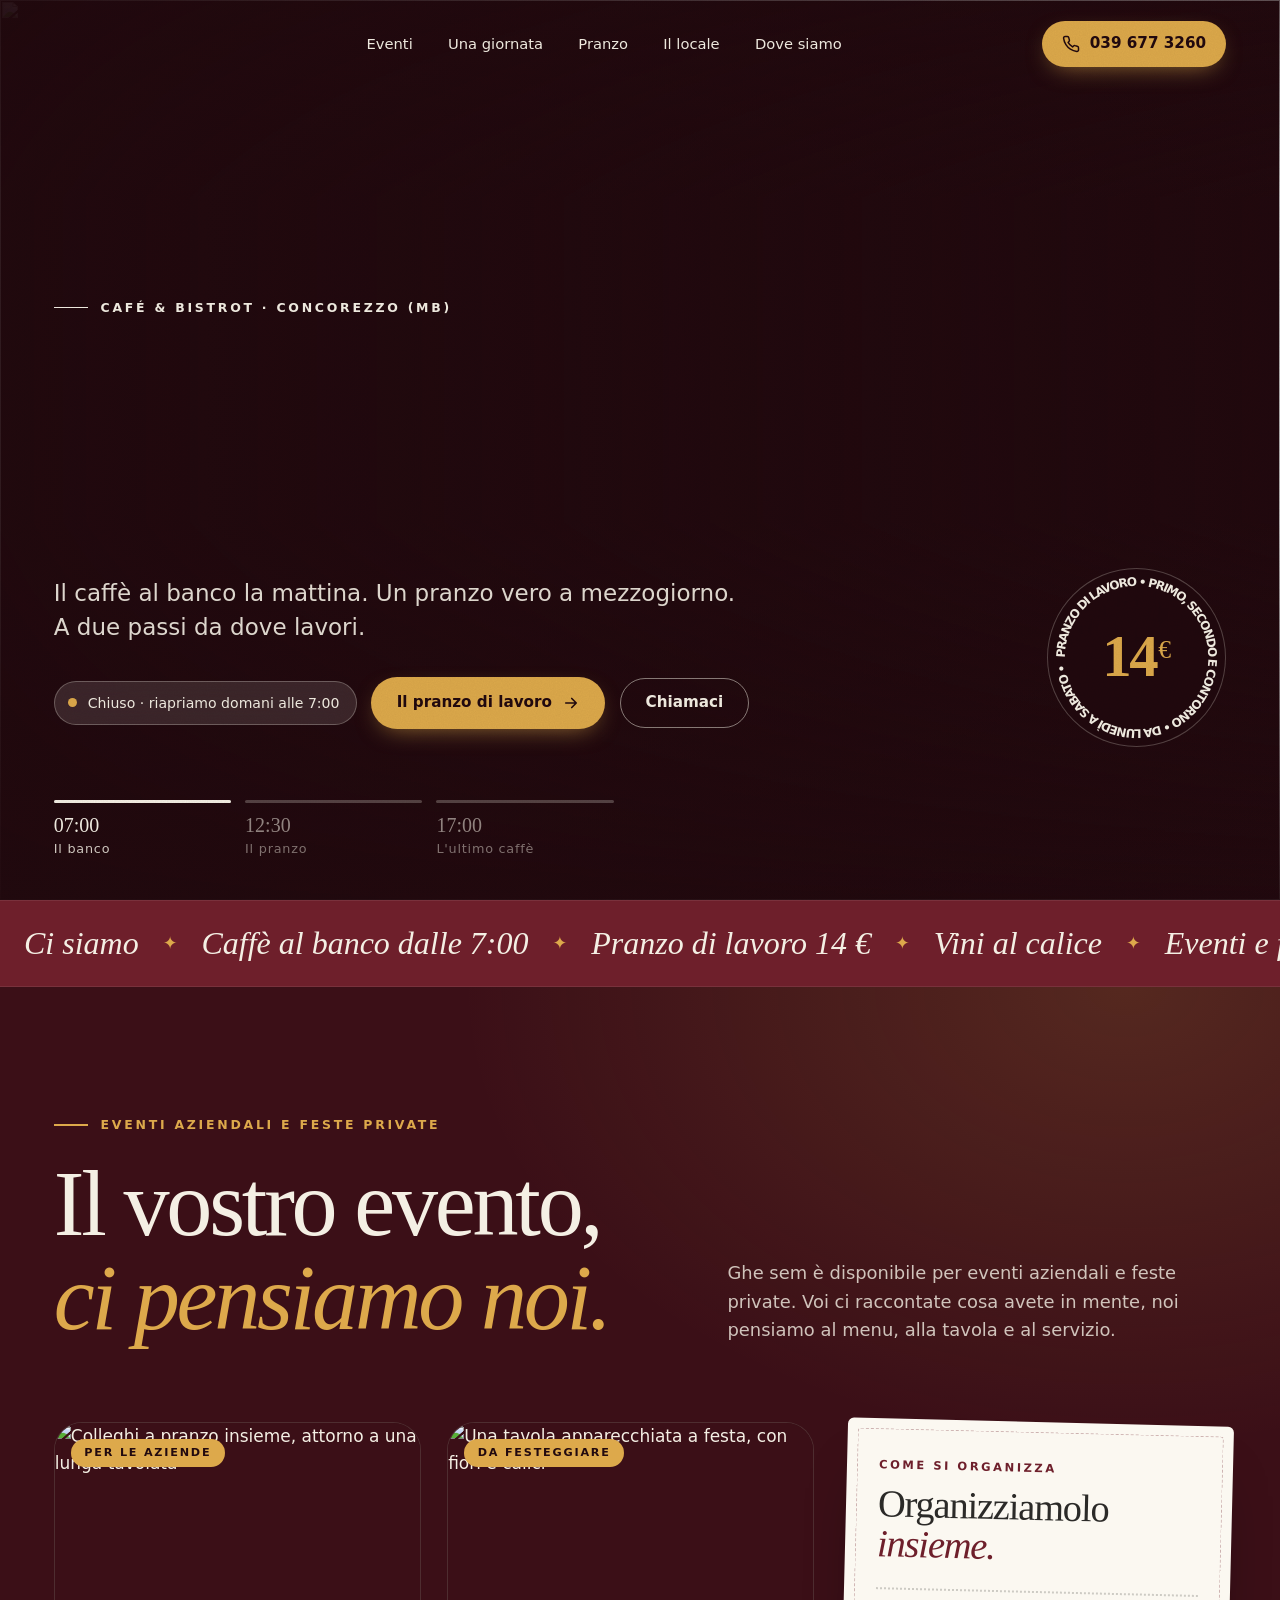
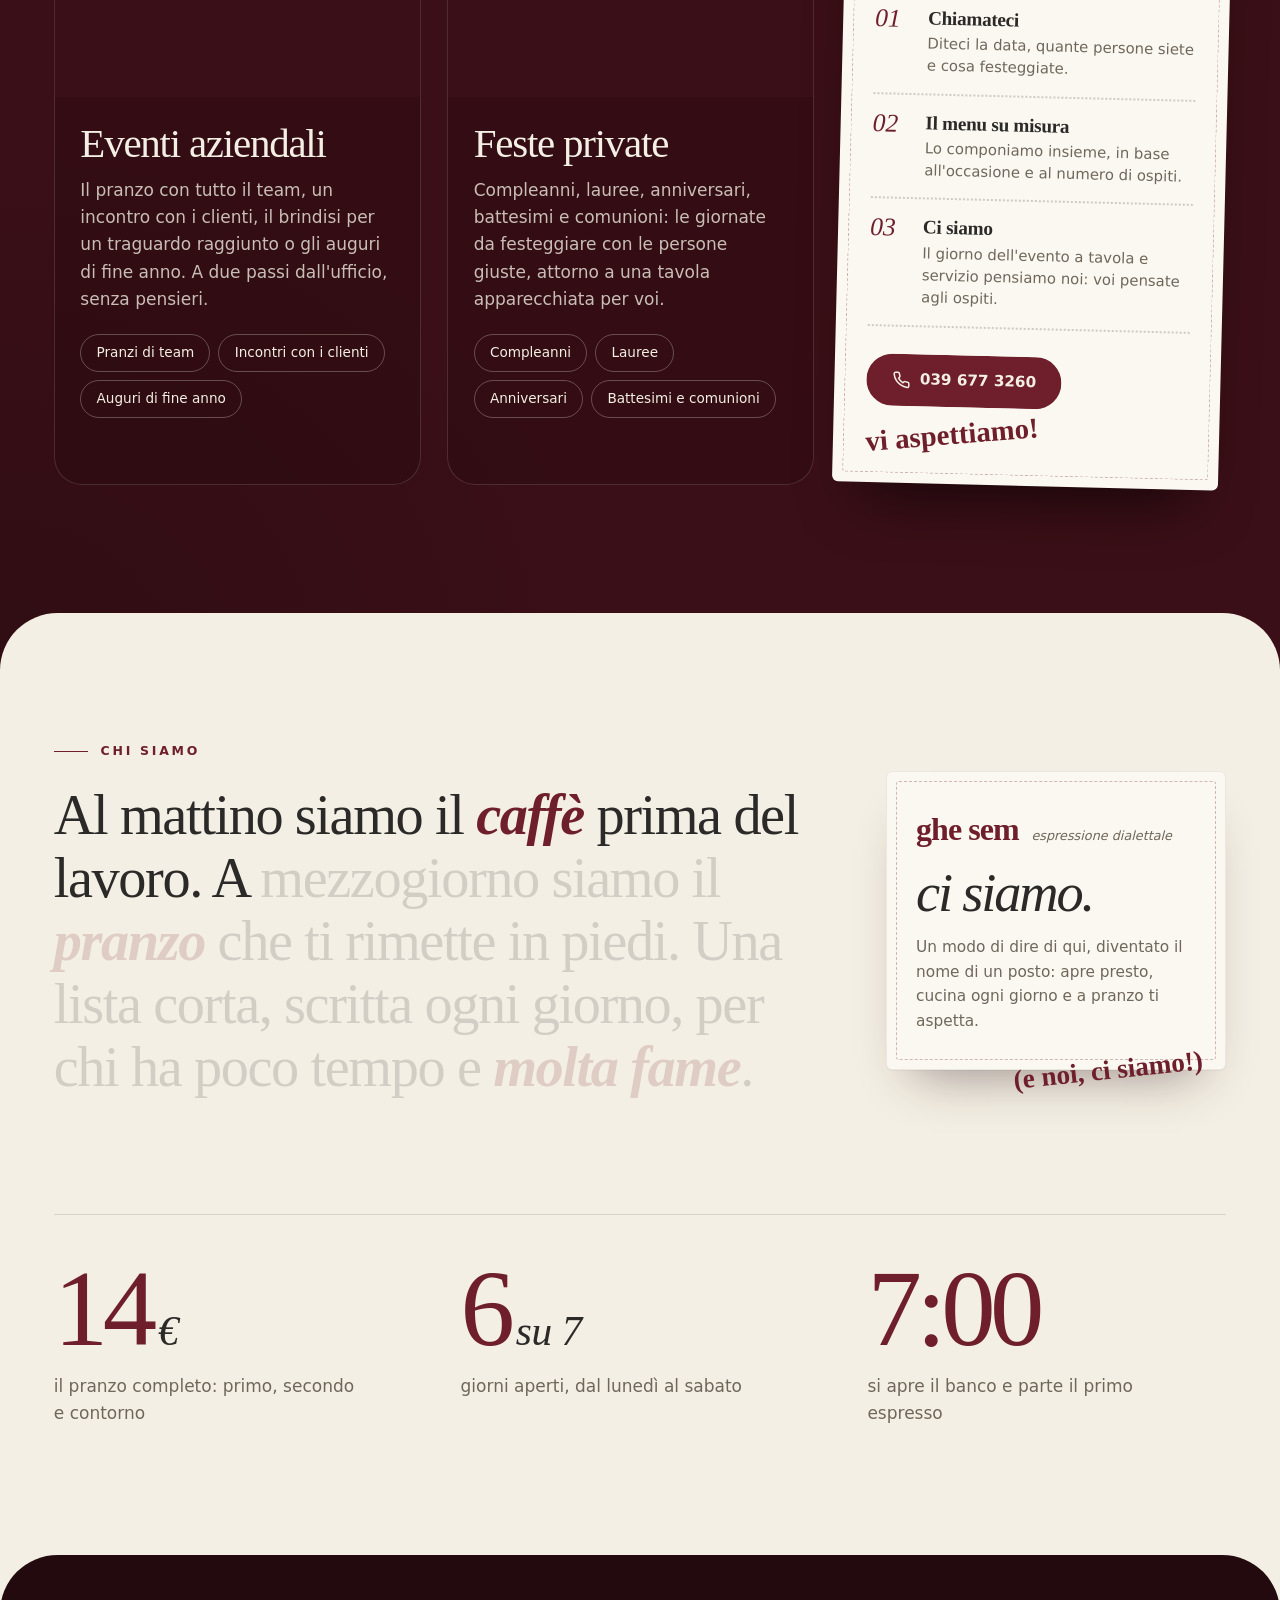
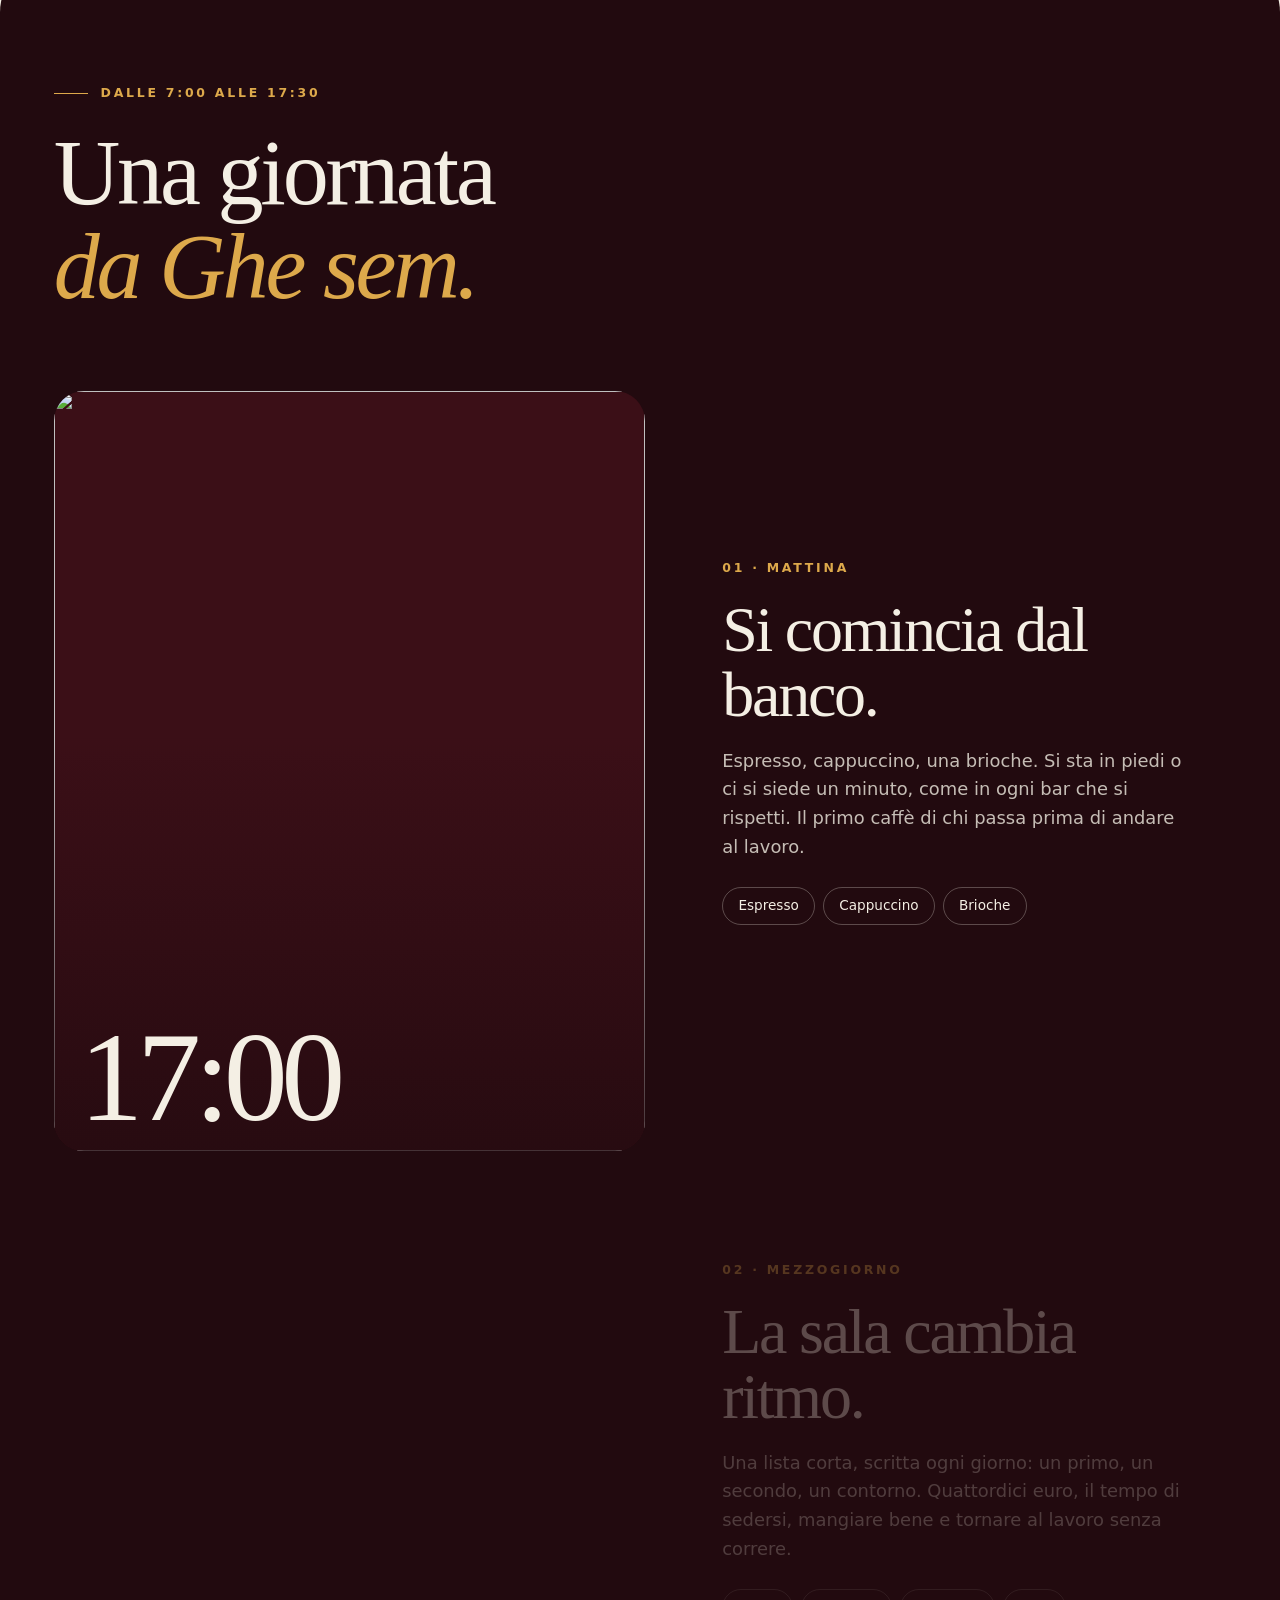
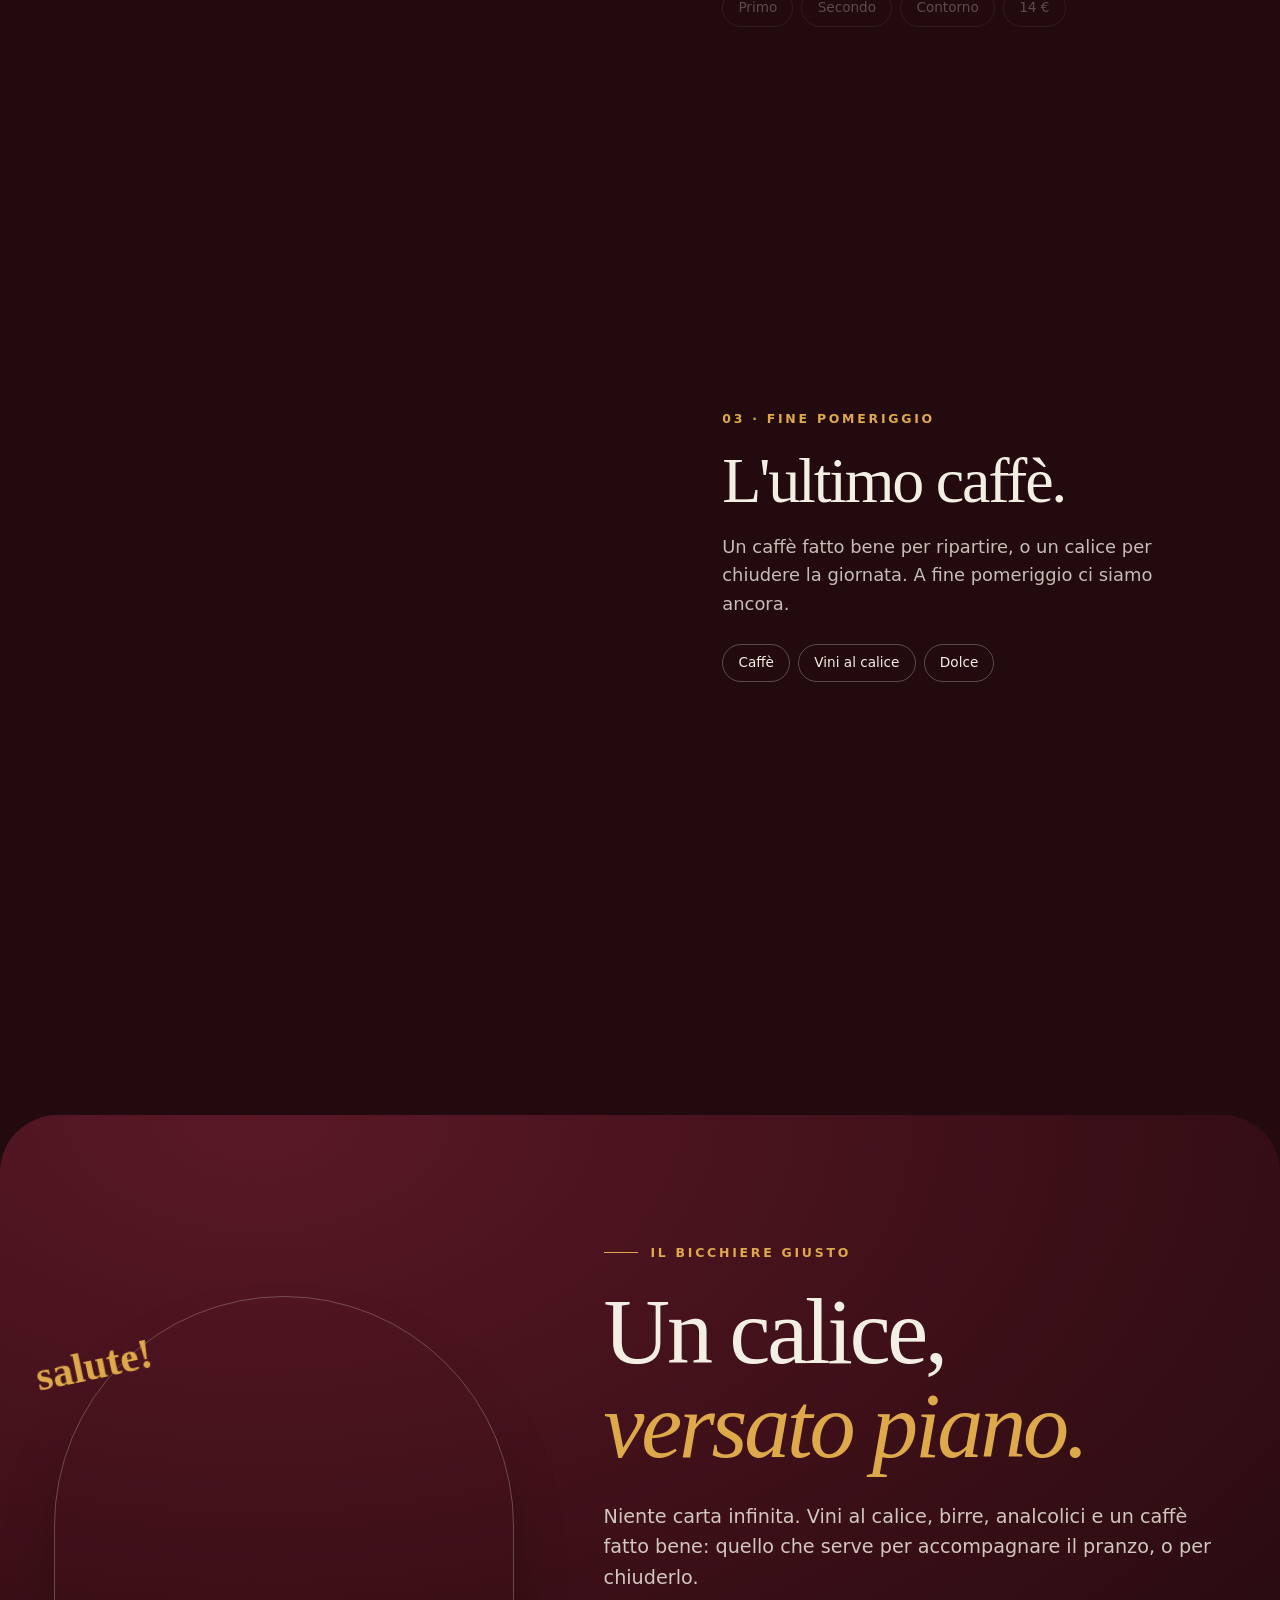
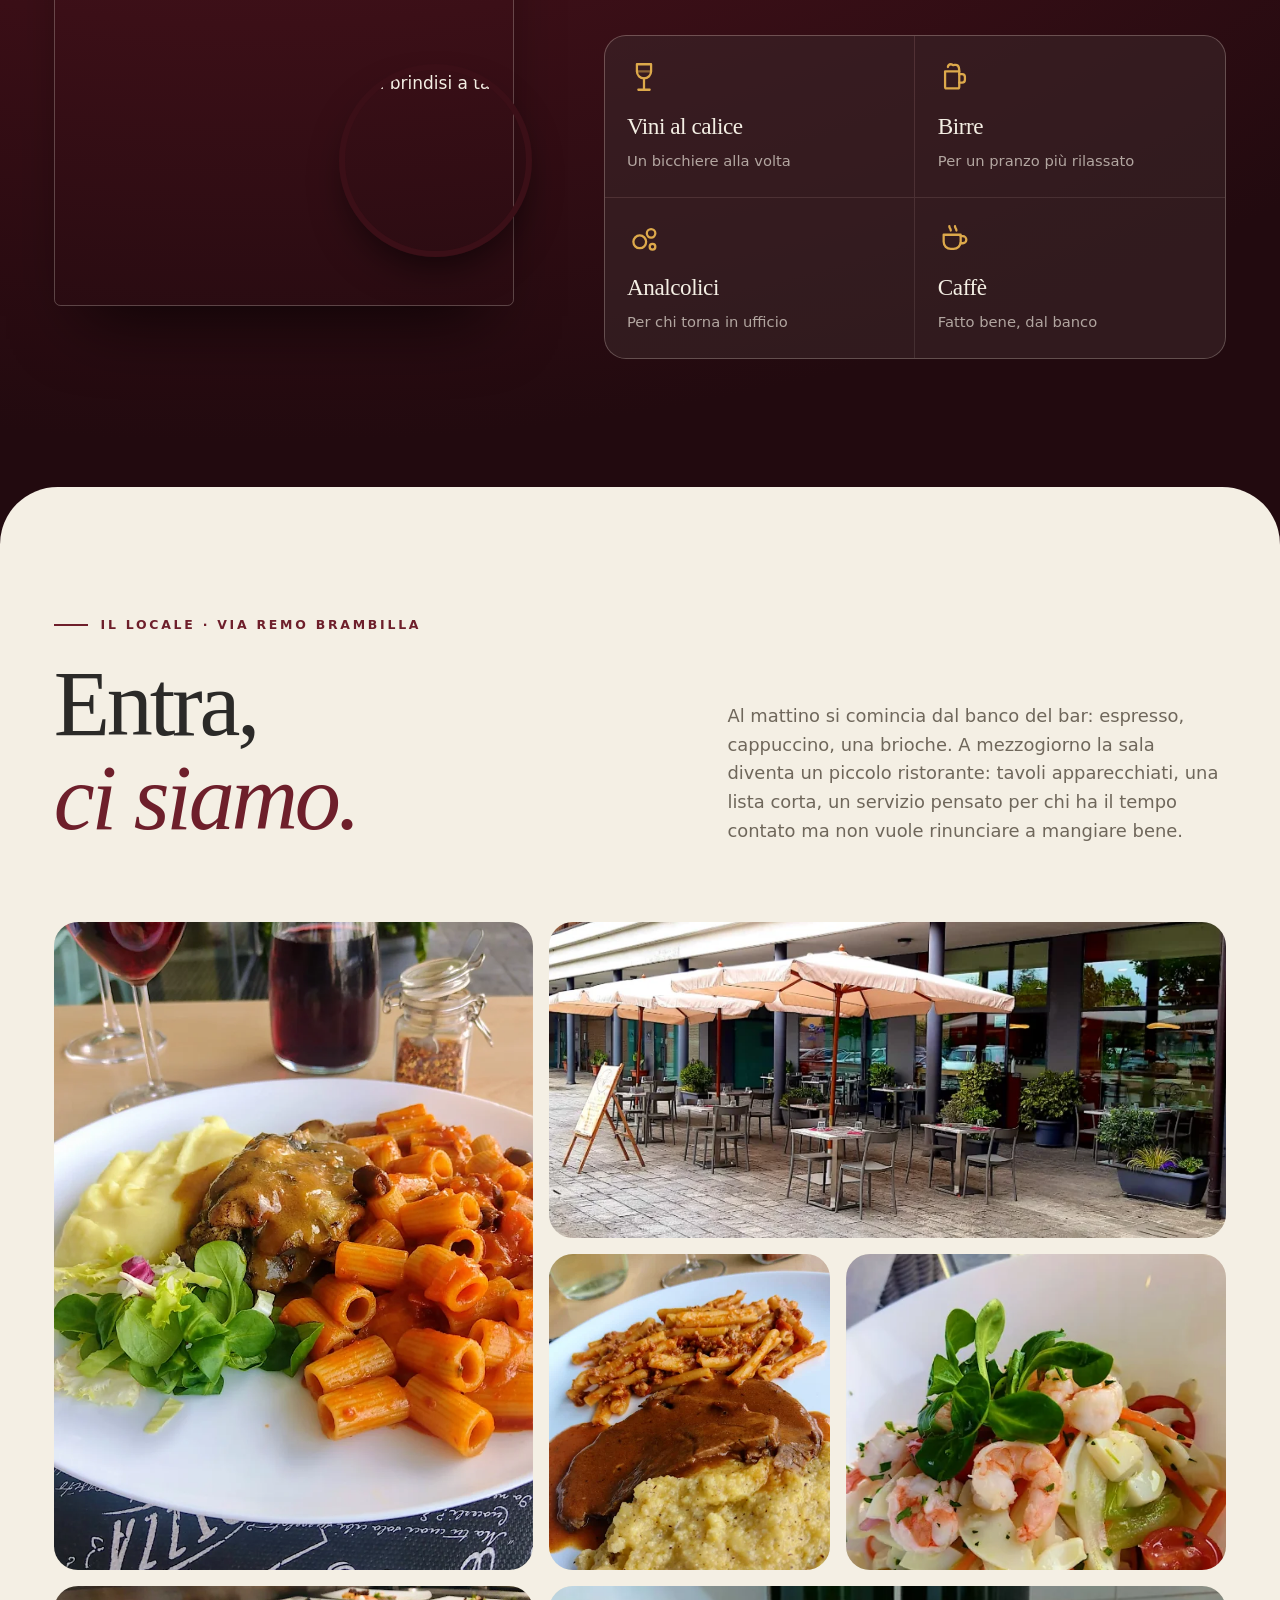
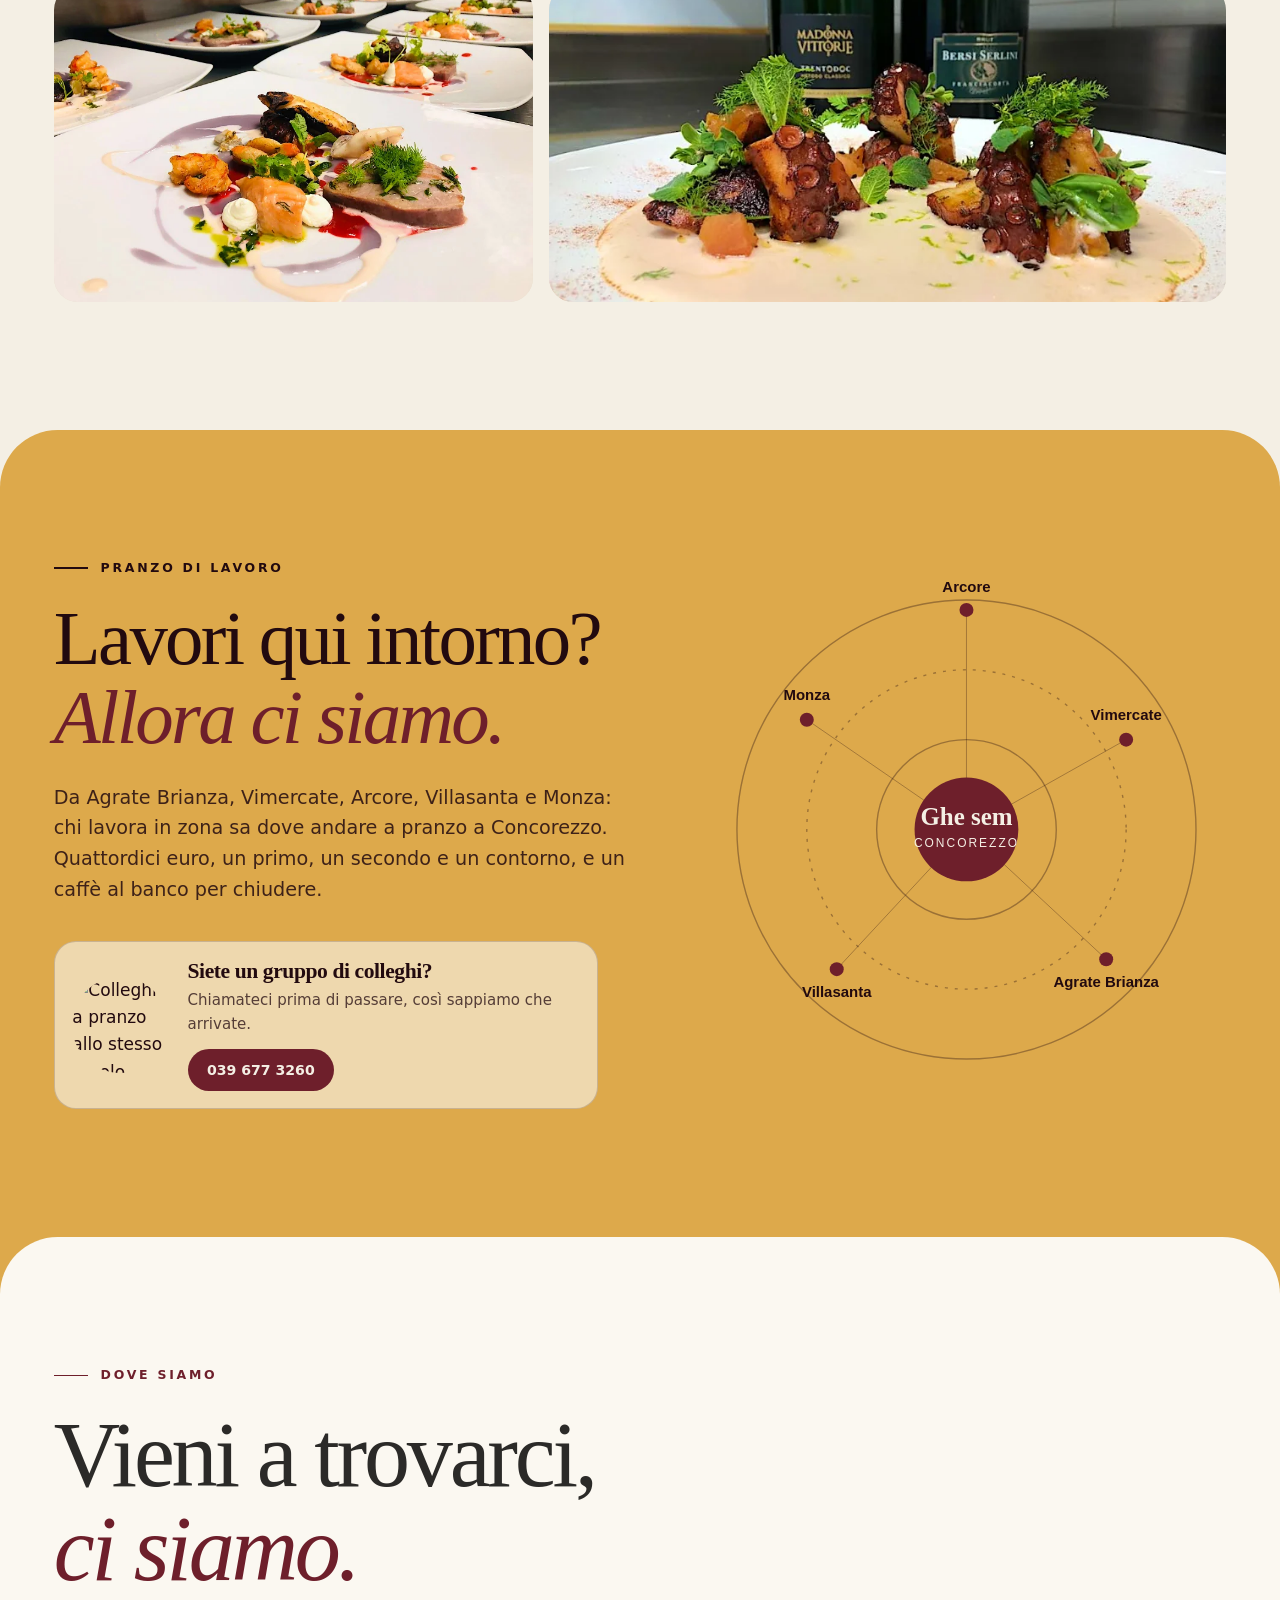
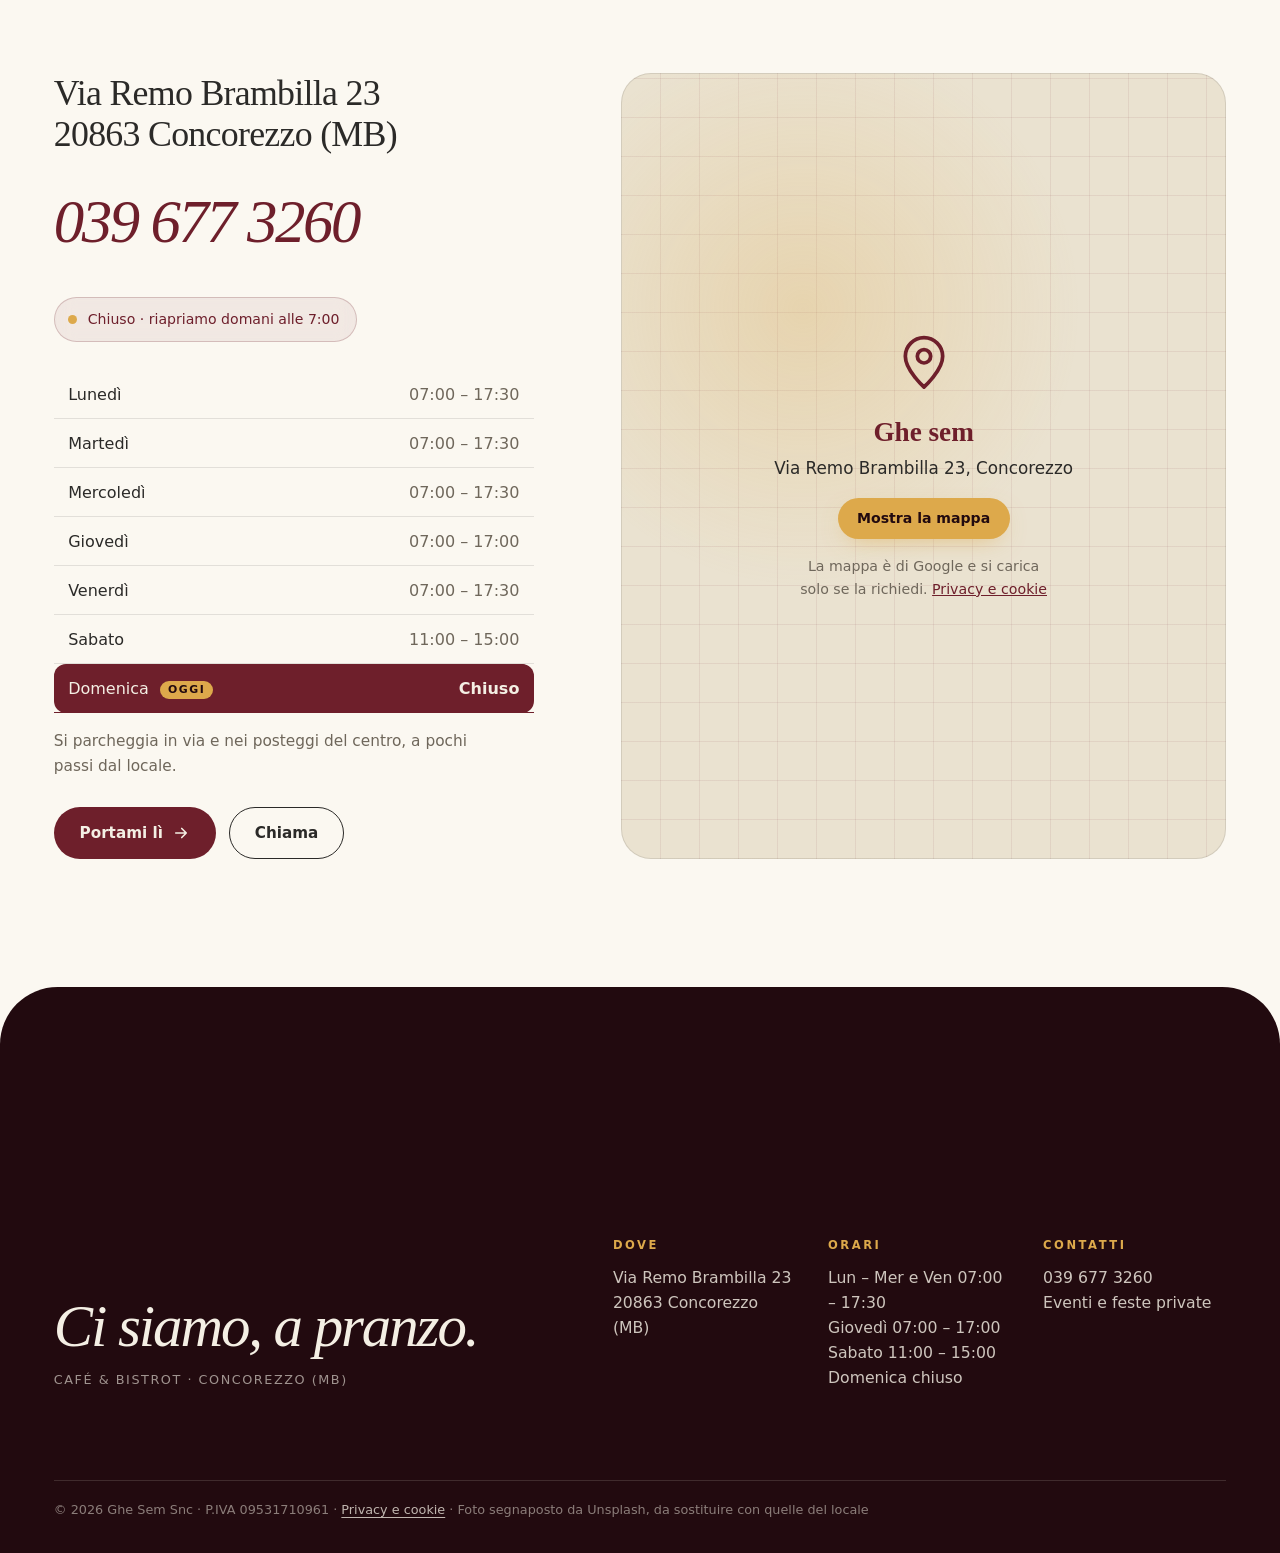
==== commit 1843987c: "Foto vere del locale in "La sala cambia ritmo" e "Entra, ci siamo": migliorate, nomi e alt descritti" ====
--- a/index.html
+++ b/index.html
@@ -266,7 +266,7 @@
     <div class="day-grid">
       <div class="day-media" aria-hidden="true">
         <img class="day-img is-active" data-i="0" src="img/foto/giornata-mattina-1400.webp" srcset="img/foto/giornata-mattina-480.webp 480w, img/foto/giornata-mattina-800.webp 800w, img/foto/giornata-mattina-1200.webp 1200w, img/foto/giornata-mattina-1800.webp 1800w" sizes="(min-width:900px) 52vw, 100vw" alt="" loading="lazy" style="object-position:50% 40%">
-        <img class="day-img" data-i="1" src="img/foto/giornata-mezzogiorno-1400.webp" srcset="img/foto/giornata-mezzogiorno-480.webp 480w, img/foto/giornata-mezzogiorno-800.webp 800w, img/foto/giornata-mezzogiorno-1200.webp 1200w, img/foto/giornata-mezzogiorno-1800.webp 1800w" sizes="(min-width:900px) 52vw, 100vw" alt="" loading="lazy">
+        <img class="day-img" data-i="1" src="img/foto/rigatoni-tartare-pranzo-ghe-sem-concorezzo-800.webp" srcset="img/foto/rigatoni-tartare-pranzo-ghe-sem-concorezzo-480.webp 480w, img/foto/rigatoni-tartare-pranzo-ghe-sem-concorezzo-800.webp 800w, img/foto/rigatoni-tartare-pranzo-ghe-sem-concorezzo-899.webp 899w" sizes="(min-width:900px) 52vw, 100vw" width="899" height="1599" alt="Rigatoni, tartare di manzo e verdure: un pranzo di lavoro da Ghe sem a Concorezzo" loading="lazy" style="object-position:50% 62%">
         <img class="day-img" data-i="2" src="img/foto/giornata-pomeriggio-1400.webp" srcset="img/foto/giornata-pomeriggio-480.webp 480w, img/foto/giornata-pomeriggio-800.webp 800w, img/foto/giornata-pomeriggio-1200.webp 1200w, img/foto/giornata-pomeriggio-1800.webp 1800w" sizes="(min-width:900px) 52vw, 100vw" alt="" loading="lazy">
         <div class="day-shade"></div>
         <div class="clock"><span class="is-active" data-i="0">07:00</span><span data-i="1">12:00</span><span data-i="2">17:00</span></div>
@@ -344,12 +344,12 @@
     </header>
 
     <div class="bento">
-      <button class="tile t1" type="button" data-full="img/foto/locale-sala-1800.webp" data-reveal="clip"><img src="img/foto/locale-sala-1000.webp" srcset="img/foto/locale-sala-480.webp 480w, img/foto/locale-sala-800.webp 800w, img/foto/locale-sala-1200.webp 1200w, img/foto/locale-sala-1800.webp 1800w" sizes="(min-width:900px) 40vw, 90vw" alt="La sala, con tavoli e luci calde" loading="lazy"><span>La sala</span></button>
-      <button class="tile t2" type="button" data-full="img/foto/locale-banco-1800.webp" data-reveal="clip" style="--d:100ms"><img src="img/foto/locale-banco-900.webp" srcset="img/foto/locale-banco-480.webp 480w, img/foto/locale-banco-800.webp 800w, img/foto/locale-banco-1200.webp 1200w, img/foto/locale-banco-1800.webp 1800w" sizes="(min-width:900px) 30vw, 90vw" alt="Il banco con la macchina del caffè" loading="lazy"><span>Il banco</span></button>
-      <button class="tile t3" type="button" data-full="img/foto/locale-espresso-1800.webp" data-reveal="clip" style="--d:200ms"><img src="img/foto/locale-espresso-700.webp" srcset="img/foto/locale-espresso-480.webp 480w, img/foto/locale-espresso-800.webp 800w, img/foto/locale-espresso-1200.webp 1200w, img/foto/locale-espresso-1800.webp 1800w" sizes="(min-width:900px) 24vw, 90vw" alt="Un espresso in tazzina" loading="lazy"><span>L'espresso</span></button>
-      <button class="tile t4" type="button" data-full="img/foto/locale-cucina-1800.webp" data-reveal="clip" style="--d:100ms"><img src="img/foto/locale-cucina-800.webp" srcset="img/foto/locale-cucina-480.webp 480w, img/foto/locale-cucina-800.webp 800w, img/foto/locale-cucina-1200.webp 1200w, img/foto/locale-cucina-1800.webp 1800w" sizes="(min-width:900px) 28vw, 90vw" alt="Un piatto di stracotto" loading="lazy"><span>Dalla cucina</span></button>
-      <button class="tile t5" type="button" data-full="img/foto/locale-luce-1800.webp" data-reveal="clip" style="--d:200ms"><img src="img/foto/locale-luce-800.webp" srcset="img/foto/locale-luce-480.webp 480w, img/foto/locale-luce-800.webp 800w, img/foto/locale-luce-1200.webp 1200w, img/foto/locale-luce-1800.webp 1800w" sizes="(min-width:900px) 28vw, 90vw" alt="Un angolo luminoso del locale" loading="lazy"><span>Luce del mattino</span></button>
-      <button class="tile t6" type="button" data-full="img/foto/locale-tavoli-1800.webp" data-reveal="clip" style="--d:300ms"><img src="img/foto/locale-tavoli-800.webp" srcset="img/foto/locale-tavoli-480.webp 480w, img/foto/locale-tavoli-800.webp 800w, img/foto/locale-tavoli-1200.webp 1200w, img/foto/locale-tavoli-1800.webp 1800w" sizes="(min-width:900px) 28vw, 90vw" alt="Tavoli e sedie nella sala" loading="lazy"><span>I tavoli</span></button>
+      <button class="tile t1" type="button" data-full="img/foto/rigatoni-pollo-pure-pranzo-ghe-sem-concorezzo-1073.webp" data-reveal="clip"><img src="img/foto/rigatoni-pollo-pure-pranzo-ghe-sem-concorezzo-800.webp" srcset="img/foto/rigatoni-pollo-pure-pranzo-ghe-sem-concorezzo-480.webp 480w, img/foto/rigatoni-pollo-pure-pranzo-ghe-sem-concorezzo-800.webp 800w, img/foto/rigatoni-pollo-pure-pranzo-ghe-sem-concorezzo-1073.webp 1073w" sizes="(min-width:900px) 40vw, 90vw" width="1073" height="1600" alt="Rigatoni al pomodoro e un secondo di carne con purè e insalata, pranzo da Ghe sem a Concorezzo" loading="lazy" style="object-position:50% 50%"></button>
+      <button class="tile t2" type="button" data-full="img/foto/dehors-ghe-sem-concorezzo-1569.webp" data-reveal="clip" style="--d:100ms"><img src="img/foto/dehors-ghe-sem-concorezzo-800.webp" srcset="img/foto/dehors-ghe-sem-concorezzo-480.webp 480w, img/foto/dehors-ghe-sem-concorezzo-800.webp 800w, img/foto/dehors-ghe-sem-concorezzo-1200.webp 1200w, img/foto/dehors-ghe-sem-concorezzo-1569.webp 1569w" sizes="(min-width:900px) 56vw, 90vw" width="1569" height="795" alt="Il dehors di Ghe sem in Via Remo Brambilla a Concorezzo, con ombrelloni e tavoli all&#x27;aperto" loading="lazy" style="object-position:50% 55%"></button>
+      <button class="tile t3" type="button" data-full="img/foto/insalata-gamberi-ghe-sem-concorezzo-927.webp" data-reveal="clip" style="--d:200ms"><img src="img/foto/insalata-gamberi-ghe-sem-concorezzo-800.webp" srcset="img/foto/insalata-gamberi-ghe-sem-concorezzo-480.webp 480w, img/foto/insalata-gamberi-ghe-sem-concorezzo-800.webp 800w, img/foto/insalata-gamberi-ghe-sem-concorezzo-927.webp 927w" sizes="(min-width:900px) 32vw, 90vw" width="927" height="1600" alt="Insalata di gamberi con verdure croccanti e pomodorini" loading="lazy" style="object-position:50% 45%"></button>
+      <button class="tile t4" type="button" data-full="img/foto/stracotto-polenta-ghe-sem-concorezzo-1020.webp" data-reveal="clip" style="--d:100ms"><img src="img/foto/stracotto-polenta-ghe-sem-concorezzo-800.webp" srcset="img/foto/stracotto-polenta-ghe-sem-concorezzo-480.webp 480w, img/foto/stracotto-polenta-ghe-sem-concorezzo-800.webp 800w, img/foto/stracotto-polenta-ghe-sem-concorezzo-1020.webp 1020w" sizes="(min-width:900px) 24vw, 90vw" width="1020" height="1600" alt="Stracotto di manzo con polenta e maccheroncini al ragù" loading="lazy" style="object-position:50% 60%"></button>
+      <button class="tile t5" type="button" data-full="img/foto/polpo-franciacorta-trentodoc-ghe-sem-concorezzo-1024.webp" data-reveal="clip" style="--d:200ms"><img src="img/foto/polpo-franciacorta-trentodoc-ghe-sem-concorezzo-800.webp" srcset="img/foto/polpo-franciacorta-trentodoc-ghe-sem-concorezzo-480.webp 480w, img/foto/polpo-franciacorta-trentodoc-ghe-sem-concorezzo-800.webp 800w, img/foto/polpo-franciacorta-trentodoc-ghe-sem-concorezzo-1024.webp 1024w" sizes="(min-width:900px) 56vw, 90vw" width="1024" height="768" alt="Polpo arrostito su crema, con un Franciacorta e un Trentodoc" loading="lazy" style="object-position:50% 55%"></button>
+      <button class="tile t6" type="button" data-full="img/foto/piatti-di-pesce-evento-ghe-sem-concorezzo-1600.webp" data-reveal="clip" style="--d:300ms"><img src="img/foto/piatti-di-pesce-evento-ghe-sem-concorezzo-800.webp" srcset="img/foto/piatti-di-pesce-evento-ghe-sem-concorezzo-480.webp 480w, img/foto/piatti-di-pesce-evento-ghe-sem-concorezzo-800.webp 800w, img/foto/piatti-di-pesce-evento-ghe-sem-concorezzo-1200.webp 1200w, img/foto/piatti-di-pesce-evento-ghe-sem-concorezzo-1600.webp 1600w" sizes="(min-width:900px) 40vw, 90vw" width="1600" height="1200" alt="Piatti di pesce pronti in cucina per un evento: salmone, tonno, gamberi e polpo" loading="lazy" style="object-position:50% 60%"></button>
     </div>
   </div>
 </section>
--- a/css/style.css
+++ b/css/style.css
@@ -502,10 +502,7 @@
 .bento { display: grid; gap: 14px; grid-template-columns: repeat(2, 1fr); grid-auto-rows: 190px; }
 .tile { position: relative; overflow: hidden; border: 0; padding: 0; border-radius: 24px; cursor: zoom-in; background: var(--cream-2); }
 .tile img { width: 100%; height: 100%; object-fit: cover; transition: transform 1.1s var(--ease); }
-.tile::after { content: ""; position: absolute; inset: 0; background: linear-gradient(0deg, rgba(34, 10, 15, .6), transparent 45%); opacity: 0; transition: opacity .4s; }
-.tile span { position: absolute; left: 1.1rem; bottom: .9rem; z-index: 2; color: var(--cream); font-family: var(--ff-display); font-style: italic; font-size: 1.35rem; opacity: 0; transform: translateY(10px); transition: opacity .4s, transform .5s var(--ease); }
 .tile:hover img { transform: scale(1.07); }
-.tile:hover::after, .tile:hover span, .tile:focus-visible span, .tile:focus-visible::after { opacity: 1; transform: none; }
 .t1 { grid-column: span 2; grid-row: span 2; }
 @media (min-width: 900px) {
   .bento { grid-template-columns: repeat(12, 1fr); grid-auto-rows: 150px; gap: 16px; }
